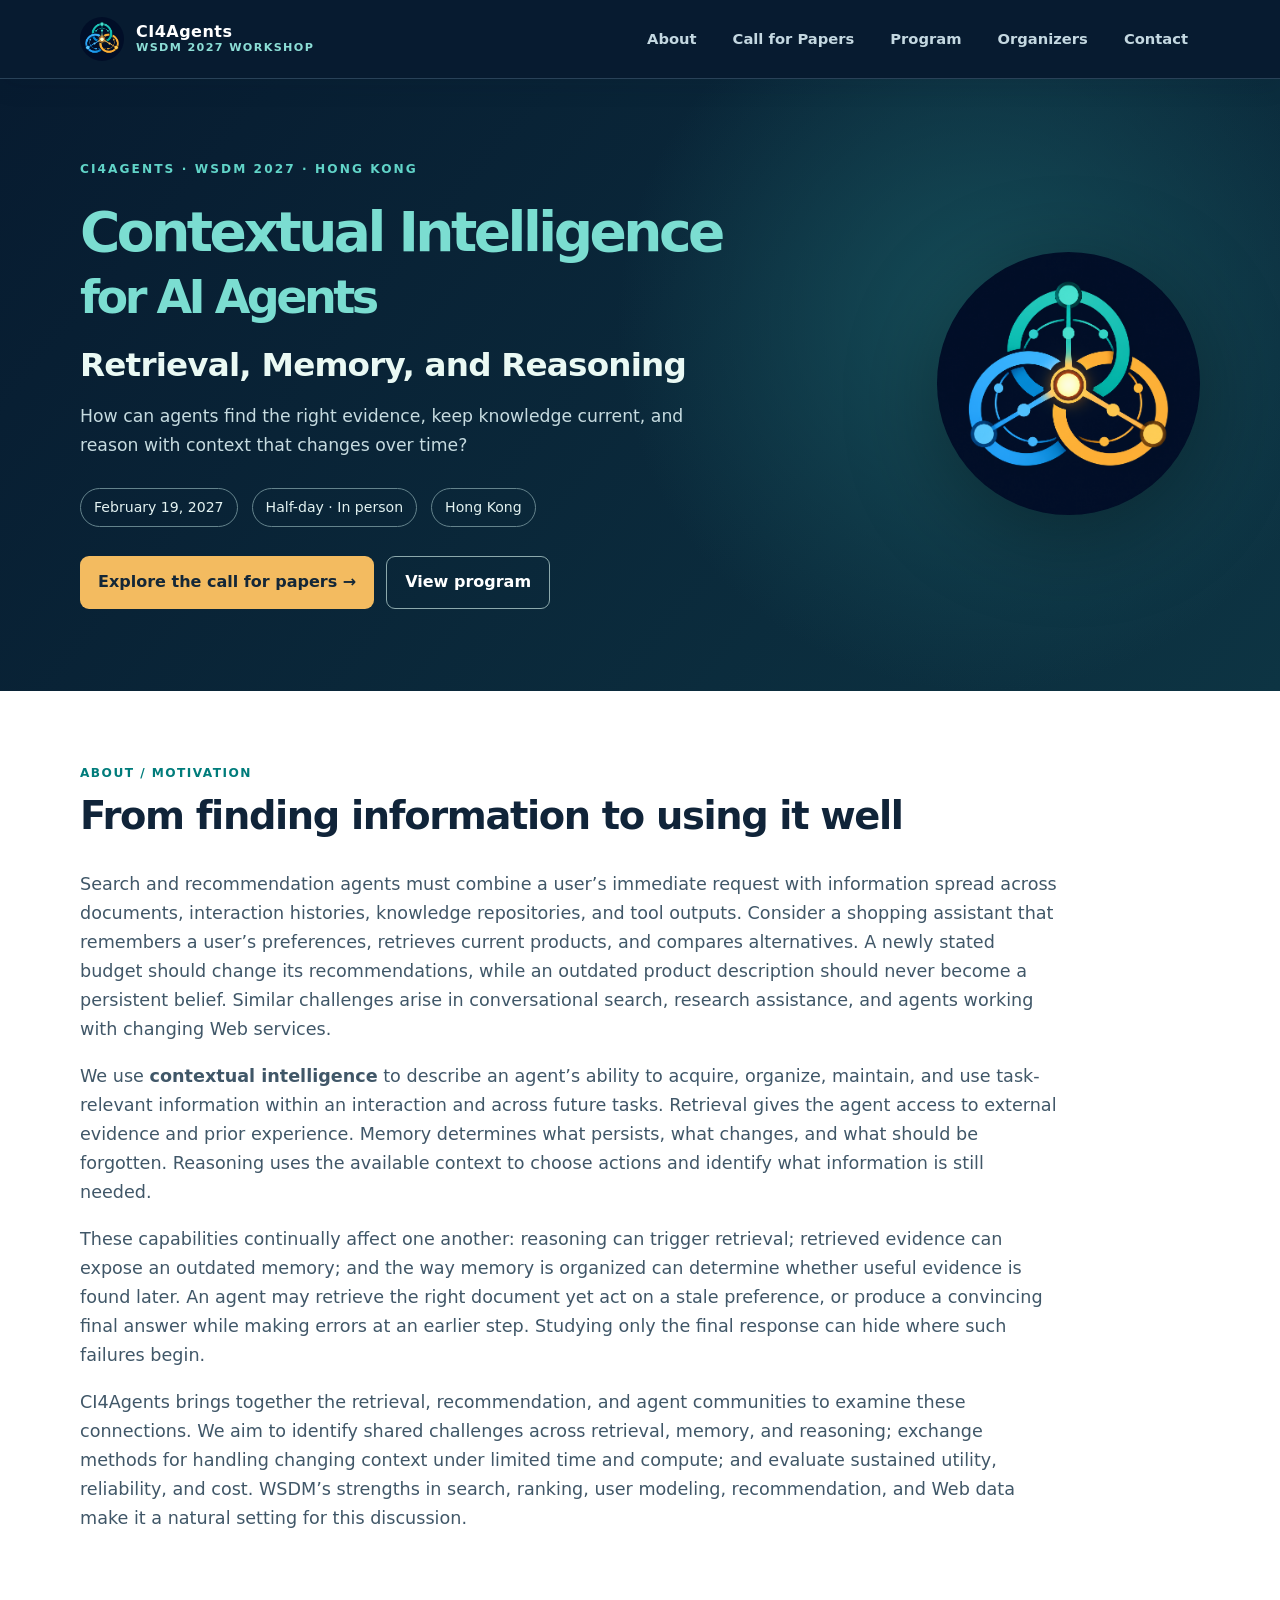
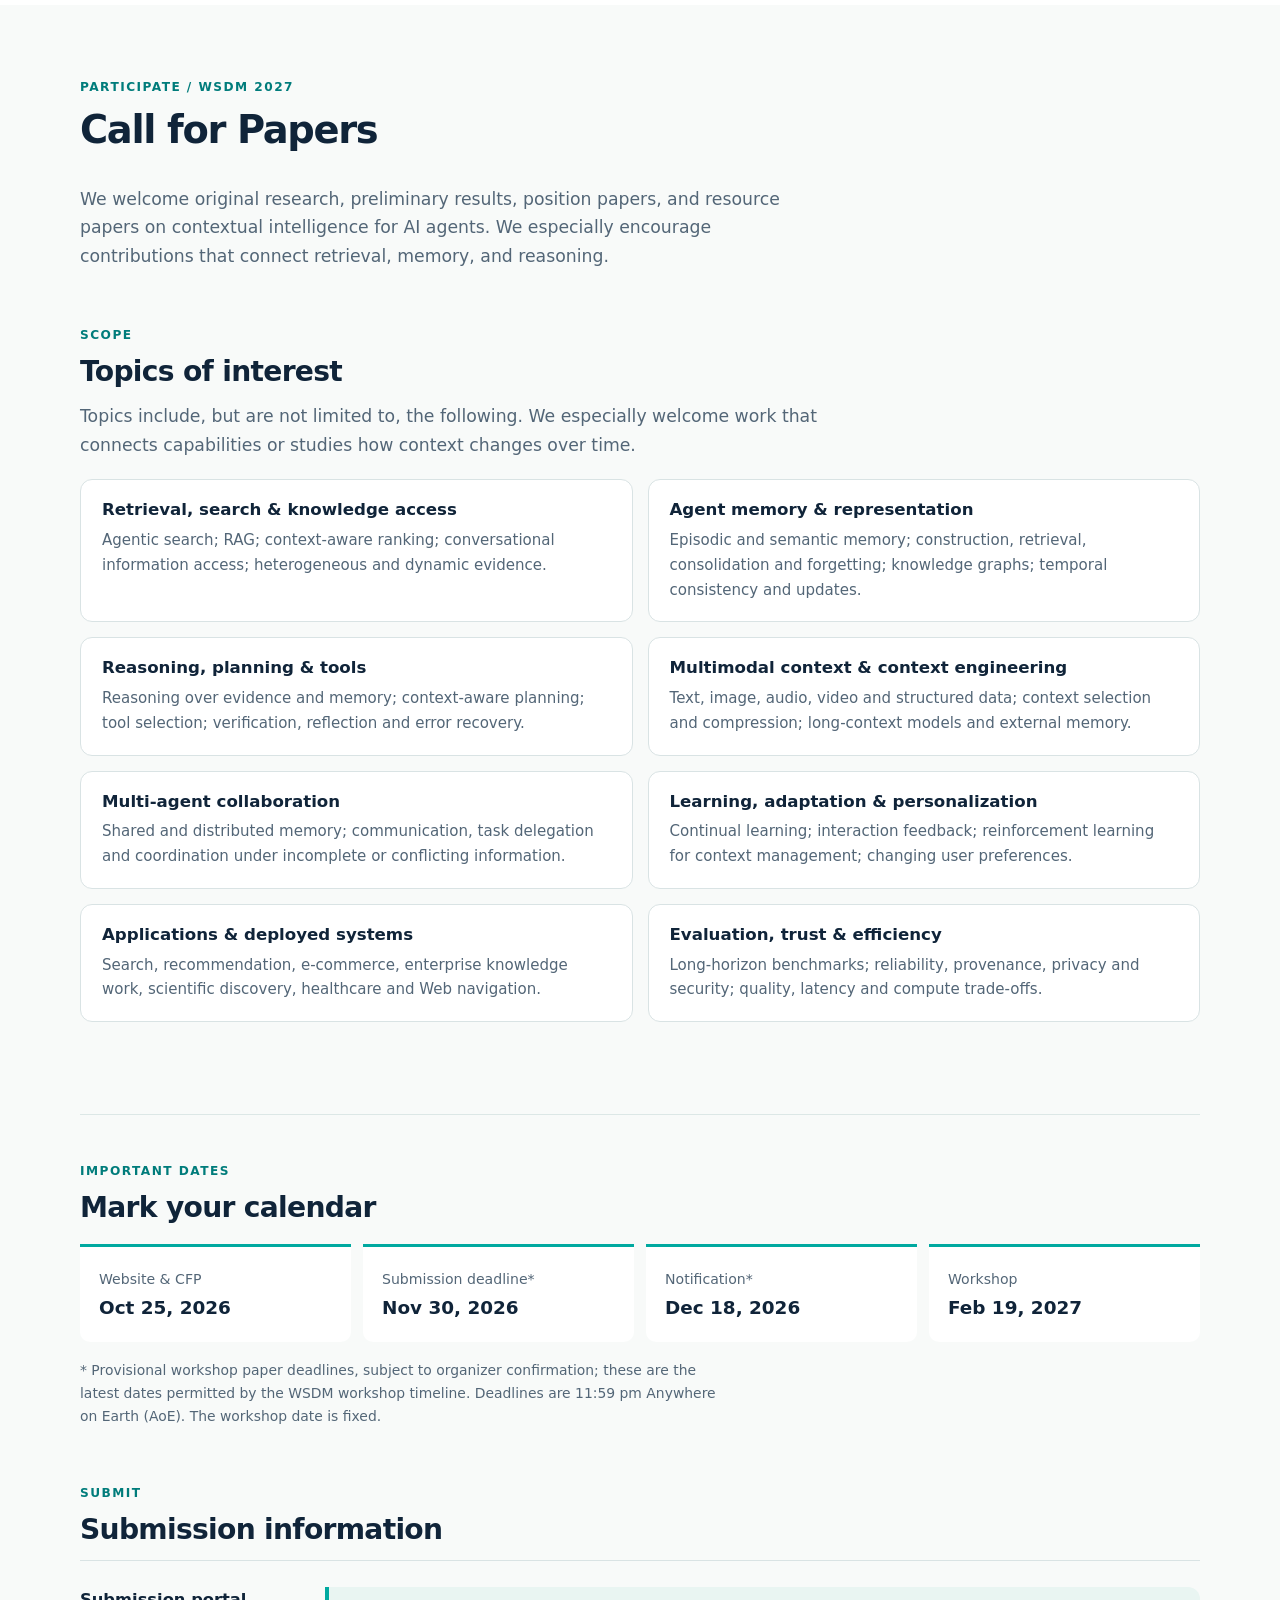
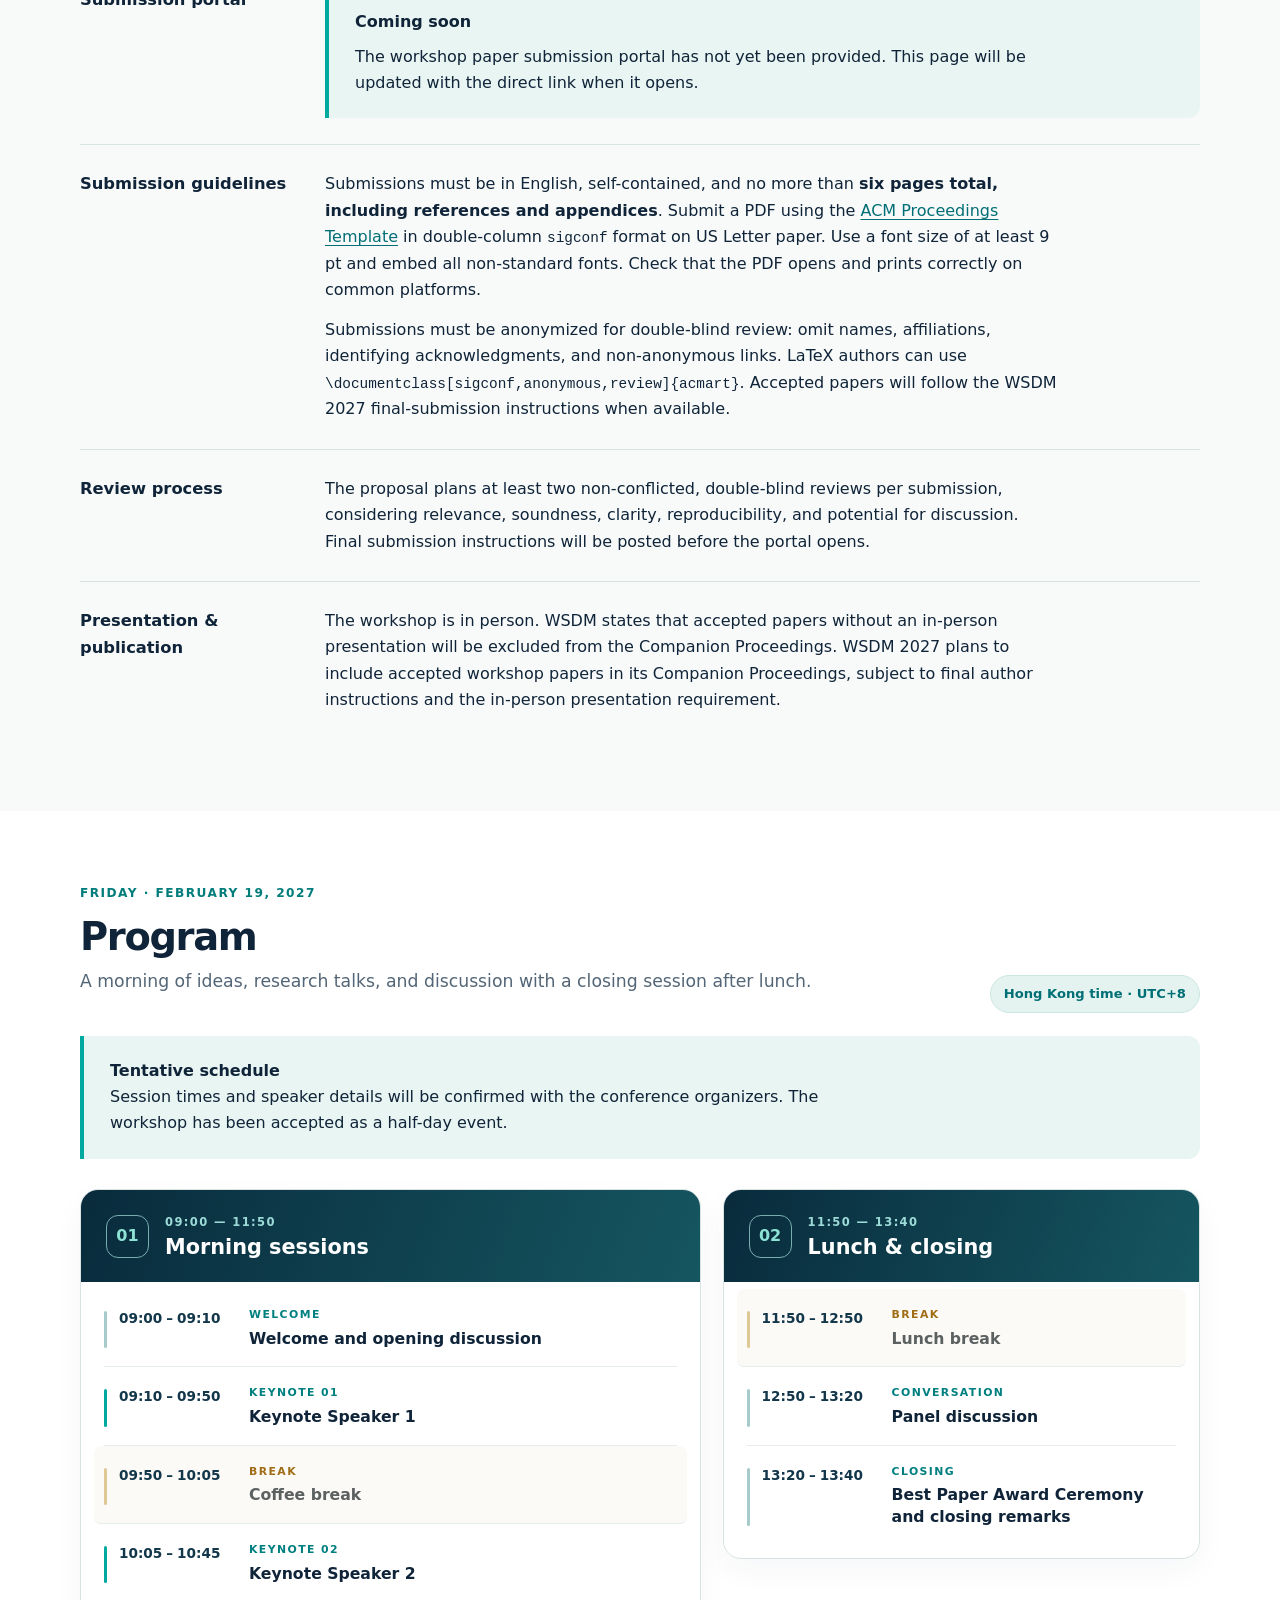
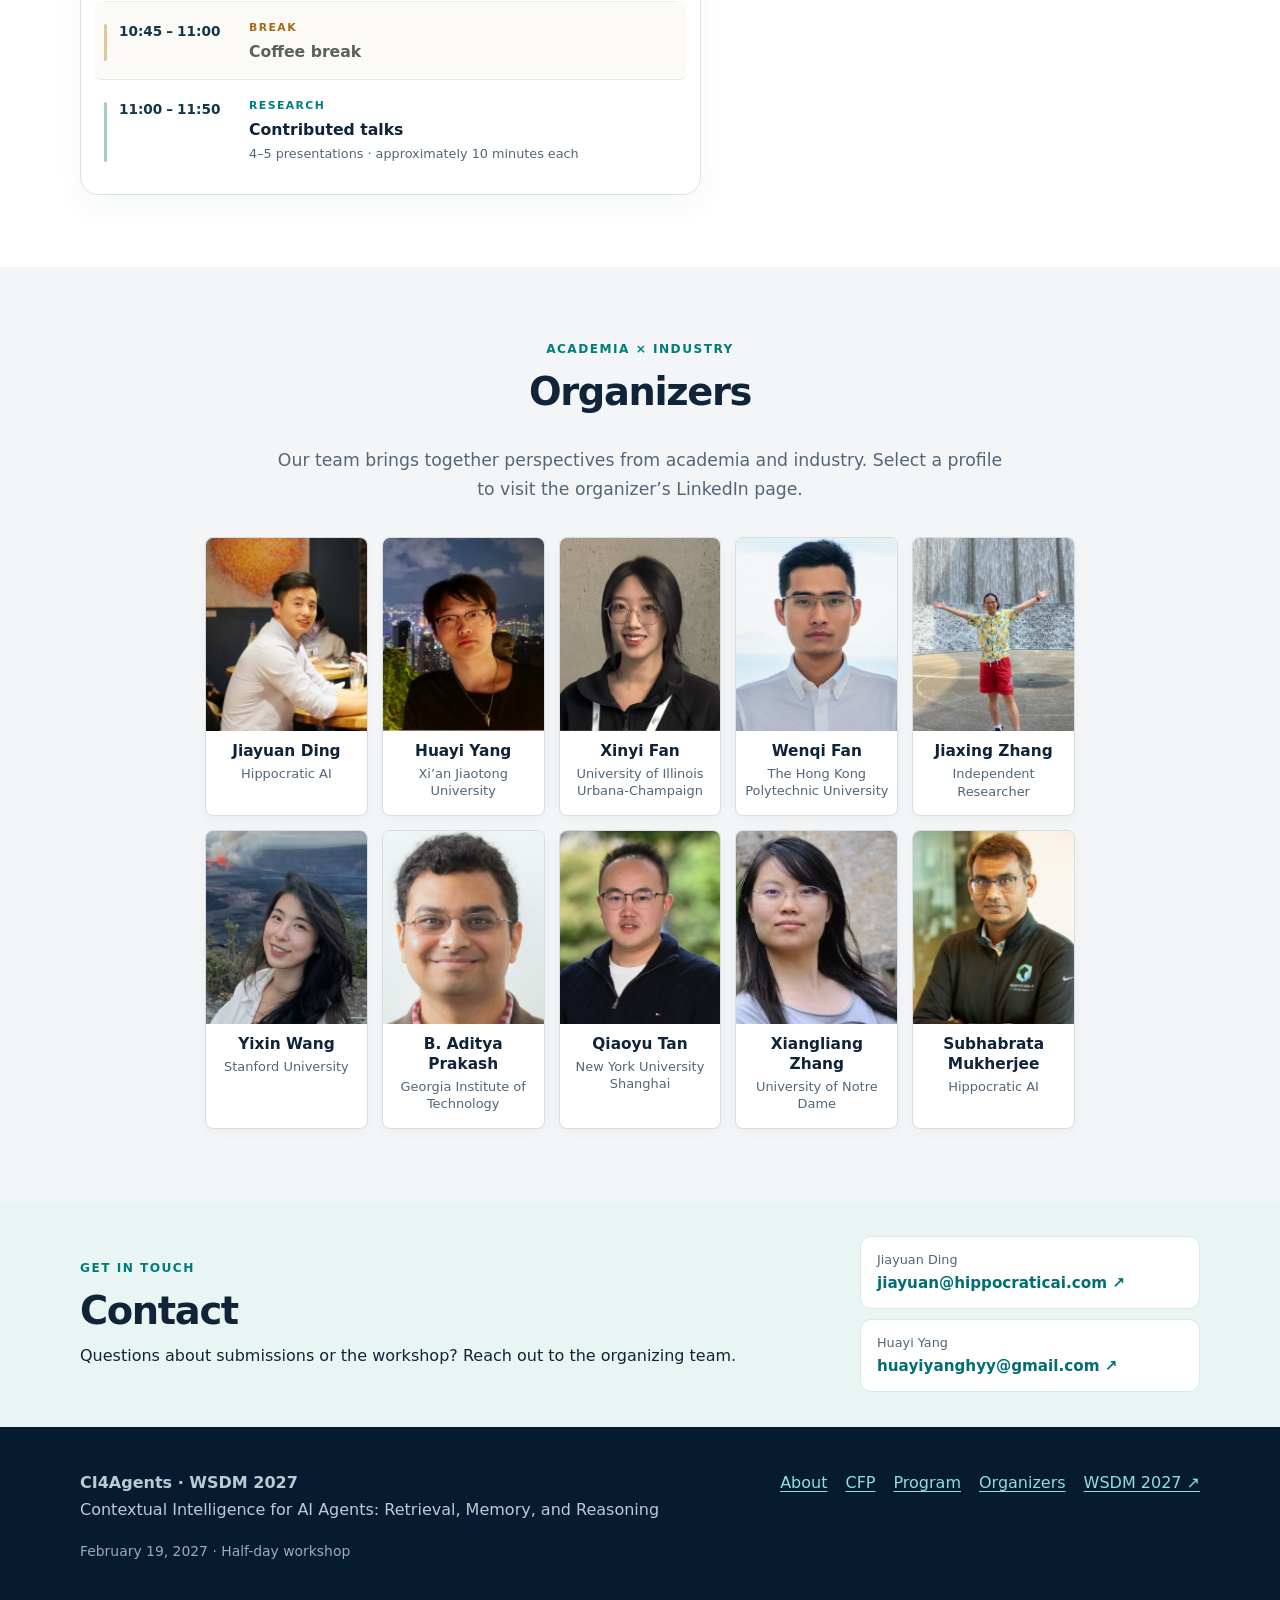
==== index.html @ ec7dbe3e "Add initial WSDM 2027 workshop website" ====
<!doctype html>
<html lang="en">
<head>
<meta charset="utf-8">
<meta name="viewport" content="width=device-width, initial-scale=1">
<meta name="description" content="CI4Agents: WSDM 2027 Workshop on Contextual Intelligence for AI Agents — Retrieval, Memory, and Reasoning. February 19, 2027 in Hong Kong.">
<title>CI4Agents · WSDM 2027 Workshop</title>
<link rel="icon" href="assets/contextual-agents-mark.png">
<link rel="stylesheet" href="styles.css">
</head>
<body>
<a class="skip" href="#main">Skip to content</a><header class="site-header"><nav class="nav container" aria-label="Main navigation"><a class="brand" href="#home"><img src="assets/contextual-agents-mark.png" alt=""><span>CI4Agents<small>WSDM 2027 Workshop</small></span></a><div class="nav-links">
<a href="#about">About</a><a href="#cfp">Call for Papers</a><a href="#program">Program</a><a href="#organizers">Organizers</a><a href="#contact">Contact</a>
</div></nav></header><main id="main"><section class="hero" id="home"><div class="container hero-inner">
<div>
<div class="eyebrow">CI4Agents · WSDM 2027 · Hong Kong</div>
<h1>
<span class="hero-title-main">Contextual Intelligence</span><span class="hero-title-second">for AI Agents</span>
</h1>
<p class="hero-subtitle">Retrieval, Memory, and Reasoning</p>
<p class="hero-lede">How can agents find the right evidence, keep knowledge current, and reason with context that changes over time?</p>
<div class="meta">
<span class="pill">February 19, 2027</span><span class="pill">Half-day · In person</span><span class="pill">Hong Kong</span>
</div>
<div class="actions">
<a class="button" href="#cfp">Explore the call for papers →</a><a class="button secondary" href="#program">View program</a>
</div>
</div>
<img class="hero-art" src="assets/contextual-agents-mark.png" alt="Three connected rings representing retrieval, memory, and reasoning">
</div></section><section class="section alt" id="about"><div class="container prose">
<div class="kicker">About / motivation</div>
<h2>From finding information to using it well</h2>
<p class="section-intro">Search and recommendation agents must combine a user’s immediate request with information spread across documents, interaction histories, knowledge repositories, and tool outputs. Consider a shopping assistant that remembers a user’s preferences, retrieves current products, and compares alternatives. A newly stated budget should change its recommendations, while an outdated product description should never become a persistent belief. Similar challenges arise in conversational search, research assistance, and agents working with changing Web services.</p>
<p class="section-intro">We use <strong>contextual intelligence</strong> to describe an agent’s ability to acquire, organize, maintain, and use task-relevant information within an interaction and across future tasks. Retrieval gives the agent access to external evidence and prior experience. Memory determines what persists, what changes, and what should be forgotten. Reasoning uses the available context to choose actions and identify what information is still needed.</p>
<p class="section-intro">These capabilities continually affect one another: reasoning can trigger retrieval; retrieved evidence can expose an outdated memory; and the way memory is organized can determine whether useful evidence is found later. An agent may retrieve the right document yet act on a stale preference, or produce a convincing final answer while making errors at an earlier step. Studying only the final response can hide where such failures begin.</p>
<p class="section-intro">CI4Agents brings together the retrieval, recommendation, and agent communities to examine these connections. We aim to identify shared challenges across retrieval, memory, and reasoning; exchange methods for handling changing context under limited time and compute; and evaluate sustained utility, reliability, and cost. WSDM’s strengths in search, ranking, user modeling, recommendation, and Web data make it a natural setting for this discussion.</p>
</div></section><section class="section" id="cfp"><div class="container">
<div class="kicker">Participate / WSDM 2027</div>
<h2>Call for Papers</h2>
<p class="section-intro">We welcome original research, preliminary results, position papers, and resource papers on contextual intelligence for AI agents. We especially encourage contributions that connect retrieval, memory, and reasoning.</p>
<div id="topics" class="subsection">
<div class="kicker">Scope</div>
<h3 class="subhead">Topics of interest</h3>
<p class="section-intro">Topics include, but are not limited to, the following. We especially welcome work that connects capabilities or studies how context changes over time.</p>
<div class="topic-list">
<article class="topic"><h4>Retrieval, search &amp; knowledge access</h4>
<p>Agentic search; RAG; context-aware ranking; conversational information access; heterogeneous and dynamic evidence.</p></article><article class="topic"><h4>Agent memory &amp; representation</h4>
<p>Episodic and semantic memory; construction, retrieval, consolidation and forgetting; knowledge graphs; temporal consistency and updates.</p></article><article class="topic"><h4>Reasoning, planning &amp; tools</h4>
<p>Reasoning over evidence and memory; context-aware planning; tool selection; verification, reflection and error recovery.</p></article><article class="topic"><h4>Multimodal context &amp; context engineering</h4>
<p>Text, image, audio, video and structured data; context selection and compression; long-context models and external memory.</p></article><article class="topic"><h4>Multi-agent collaboration</h4>
<p>Shared and distributed memory; communication, task delegation and coordination under incomplete or conflicting information.</p></article><article class="topic"><h4>Learning, adaptation &amp; personalization</h4>
<p>Continual learning; interaction feedback; reinforcement learning for context management; changing user preferences.</p></article><article class="topic"><h4>Applications &amp; deployed systems</h4>
<p>Search, recommendation, e-commerce, enterprise knowledge work, scientific discovery, healthcare and Web navigation.</p></article><article class="topic"><h4>Evaluation, trust &amp; efficiency</h4>
<p>Long-horizon benchmarks; reliability, provenance, privacy and security; quality, latency and compute trade-offs.</p></article>
</div>
</div>
<div id="dates" class="subsection">
<div class="kicker">Important dates</div>
<h3 class="subhead">Mark your calendar</h3>
<div class="date-list">
<div class="date">
<span>Website &amp; CFP</span><strong>Oct 25, 2026</strong>
</div>
<div class="date">
<span>Submission deadline*</span><strong>Nov 30, 2026</strong>
</div>
<div class="date">
<span>Notification*</span><strong>Dec 18, 2026</strong>
</div>
<div class="date">
<span>Workshop</span><strong>Feb 19, 2027</strong>
</div>
</div>
<p class="fine">* Provisional workshop paper deadlines, subject to organizer confirmation; these are the latest dates permitted by the WSDM workshop timeline. Deadlines are 11:59 pm Anywhere on Earth (AoE). The workshop date is fixed.</p>
</div>
<div id="submission" class="subsection">
<div class="kicker">Submit</div>
<h3 class="subhead">Submission information</h3>
<div class="details">
<h4>Submission portal</h4>
<div class="callout">
<strong>Coming soon</strong><p>The workshop paper submission portal has not yet been provided. This page will be updated with the direct link when it opens.</p>
</div>
</div>
<div class="details">
<h4>Submission guidelines</h4>
<div>
<p>Submissions must be in English, self-contained, and no more than <strong>six pages total, including references and appendices</strong>. Submit a PDF using the <a href="https://www.acm.org/publications/proceedings-template">ACM Proceedings Template</a> in double-column <code>sigconf</code> format on US Letter paper. Use a font size of at least 9 pt and embed all non-standard fonts. Check that the PDF opens and prints correctly on common platforms.</p>
<p>Submissions must be anonymized for double-blind review: omit names, affiliations, identifying acknowledgments, and non-anonymous links. LaTeX authors can use <code>\documentclass[sigconf,anonymous,review]{acmart}</code>. Accepted papers will follow the WSDM 2027 final-submission instructions when available.</p>
</div>
</div>
<div class="details">
<h4>Review process</h4>
<p>The proposal plans at least two non-conflicted, double-blind reviews per submission, considering relevance, soundness, clarity, reproducibility, and potential for discussion. Final submission instructions will be posted before the portal opens.</p>
</div>
<div class="details">
<h4>Presentation &amp; publication</h4>
<p>The workshop is in person. WSDM states that accepted papers without an in-person presentation will be excluded from the Companion Proceedings. WSDM 2027 plans to include accepted workshop papers in its Companion Proceedings, subject to final author instructions and the in-person presentation requirement.</p>
</div>
</div>
</div></section><section class="section alt" id="program"><div class="container">
<div class="kicker">Friday · February 19, 2027</div>
<div class="schedule-heading">
<div>
<h2>Program</h2>
<p class="section-intro">A morning of ideas, research talks, and discussion with a closing session after lunch.</p>
</div>
<span class="schedule-zone">Hong Kong time · UTC+8</span>
</div>
<div class="callout schedule-notice">
<strong>Tentative schedule</strong><p>Session times and speaker details will be confirmed with the conference organizers. The workshop has been accepted as a half-day event.</p>
</div>
<div class="agenda">
<section class="agenda-block" aria-label="Morning sessions"><header class="agenda-block-head"><span class="agenda-index">01</span><div>
<p>09:00 — 11:50</p>
<h3>Morning sessions</h3>
</div></header><ol class="agenda-list">
<li class="agenda-item ">
<div class="agenda-time">
<time datetime="09:00">09:00</time><span>–</span><time datetime="09:10">09:10</time>
</div>
<div class="agenda-content">
<span class="agenda-type">Welcome</span><h4>Welcome and opening discussion</h4>
</div>
</li>
<li class="agenda-item agenda-keynote">
<div class="agenda-time">
<time datetime="09:10">09:10</time><span>–</span><time datetime="09:50">09:50</time>
</div>
<div class="agenda-content">
<span class="agenda-type">Keynote 01</span><h4>Keynote Speaker 1</h4>
</div>
</li>
<li class="agenda-item agenda-break">
<div class="agenda-time">
<time datetime="09:50">09:50</time><span>–</span><time datetime="10:05">10:05</time>
</div>
<div class="agenda-content">
<span class="agenda-type">Break</span><h4>Coffee break</h4>
</div>
</li>
<li class="agenda-item agenda-keynote">
<div class="agenda-time">
<time datetime="10:05">10:05</time><span>–</span><time datetime="10:45">10:45</time>
</div>
<div class="agenda-content">
<span class="agenda-type">Keynote 02</span><h4>Keynote Speaker 2</h4>
</div>
</li>
<li class="agenda-item agenda-break">
<div class="agenda-time">
<time datetime="10:45">10:45</time><span>–</span><time datetime="11:00">11:00</time>
</div>
<div class="agenda-content">
<span class="agenda-type">Break</span><h4>Coffee break</h4>
</div>
</li>
<li class="agenda-item ">
<div class="agenda-time">
<time datetime="11:00">11:00</time><span>–</span><time datetime="11:50">11:50</time>
</div>
<div class="agenda-content">
<span class="agenda-type">Research</span><h4>Contributed talks</h4>
<p>4–5 presentations · approximately 10 minutes each</p>
</div>
</li>
</ol></section><section class="agenda-block" aria-label="Lunch &amp; closing"><header class="agenda-block-head"><span class="agenda-index">02</span><div>
<p>11:50 — 13:40</p>
<h3>Lunch &amp; closing</h3>
</div></header><ol class="agenda-list">
<li class="agenda-item agenda-break">
<div class="agenda-time">
<time datetime="11:50">11:50</time><span>–</span><time datetime="12:50">12:50</time>
</div>
<div class="agenda-content">
<span class="agenda-type">Break</span><h4>Lunch break</h4>
</div>
</li>
<li class="agenda-item ">
<div class="agenda-time">
<time datetime="12:50">12:50</time><span>–</span><time datetime="13:20">13:20</time>
</div>
<div class="agenda-content">
<span class="agenda-type">Conversation</span><h4>Panel discussion</h4>
</div>
</li>
<li class="agenda-item ">
<div class="agenda-time">
<time datetime="13:20">13:20</time><span>–</span><time datetime="13:40">13:40</time>
</div>
<div class="agenda-content">
<span class="agenda-type">Closing</span><h4>Best Paper Award Ceremony and closing remarks</h4>
</div>
</li>
</ol></section>
</div>
<!-- Keynote speaker profiles will be added when invitations and availability are confirmed. -->
</div></section><section class="section" id="organizers"><div class="container">
<div class="kicker">Academia × industry</div>
<h2>Organizers</h2>
<p class="section-intro">Our team brings together perspectives from academia and industry. Select a profile to visit the organizer’s LinkedIn page.</p>
<div class="people">
<a class="person" href="https://www.linkedin.com/in/jiayuand/" target="_blank" rel="noopener noreferrer"><span class="portrait"><img src="assets/organizers/jiayuan-ding.jpg" alt="Portrait of Jiayuan Ding" loading="lazy"><span class="portrait-arrow" aria-hidden="true">→</span></span><strong>Jiayuan Ding</strong><span>Hippocratic AI</span></a><a class="person" href="https://www.linkedin.com/in/huayi-yang-17ab91421/" target="_blank" rel="noopener noreferrer"><span class="portrait"><img src="assets/organizers/huayi-yang.jpg" alt="Portrait of Huayi Yang" loading="lazy"><span class="portrait-arrow" aria-hidden="true">→</span></span><strong>Huayi Yang</strong><span>Xi’an Jiaotong University</span></a><a class="person" href="https://www.linkedin.com/in/xinyicynthiafan/" target="_blank" rel="noopener noreferrer"><span class="portrait"><img src="assets/organizers/xinyi-fan.jpg" alt="Portrait of Xinyi Fan" loading="lazy"><span class="portrait-arrow" aria-hidden="true">→</span></span><strong>Xinyi Fan</strong><span>University of Illinois Urbana-Champaign</span></a><a class="person" href="https://www.linkedin.com/in/wenqi-fan-a425a7196/" target="_blank" rel="noopener noreferrer"><span class="portrait"><img src="assets/organizers/wenqi-fan.jpg" alt="Portrait of Wenqi Fan" loading="lazy"><span class="portrait-arrow" aria-hidden="true">→</span></span><strong>Wenqi Fan</strong><span>The Hong Kong Polytechnic University</span></a><a class="person" href="https://www.linkedin.com/in/jiaxing-zhang-45593b156/" target="_blank" rel="noopener noreferrer"><span class="portrait"><img src="assets/organizers/jiaxing-zhang.jpg" alt="Portrait of Jiaxing Zhang" loading="lazy"><span class="portrait-arrow" aria-hidden="true">→</span></span><strong>Jiaxing Zhang</strong><span>Independent Researcher</span></a><a class="person" href="https://www.linkedin.com/in/yixin-wang-a1ab60248/" target="_blank" rel="noopener noreferrer"><span class="portrait"><img src="assets/organizers/yixin-wang.jpg" alt="Portrait of Yixin Wang" loading="lazy"><span class="portrait-arrow" aria-hidden="true">→</span></span><strong>Yixin Wang</strong><span>Stanford University</span></a><a class="person" href="https://www.linkedin.com/in/badityap/" target="_blank" rel="noopener noreferrer"><span class="portrait"><img src="assets/organizers/b.-aditya-prakash.jpg" alt="Portrait of B. Aditya Prakash" loading="lazy"><span class="portrait-arrow" aria-hidden="true">→</span></span><strong>B. Aditya Prakash</strong><span>Georgia Institute of Technology</span></a><a class="person" href="https://www.linkedin.com/in/qiaoyu-tan-7778a9149/" target="_blank" rel="noopener noreferrer"><span class="portrait"><img src="assets/organizers/qiaoyu-tan.jpg" alt="Portrait of Qiaoyu Tan" loading="lazy"><span class="portrait-arrow" aria-hidden="true">→</span></span><strong>Qiaoyu Tan</strong><span>New York University Shanghai</span></a><a class="person" href="https://www.linkedin.com/in/xiangliangzhang/" target="_blank" rel="noopener noreferrer"><span class="portrait"><img src="assets/organizers/xiangliang-zhang.jpg" alt="Portrait of Xiangliang Zhang" loading="lazy"><span class="portrait-arrow" aria-hidden="true">→</span></span><strong>Xiangliang Zhang</strong><span>University of Notre Dame</span></a><a class="person" href="https://www.linkedin.com/in/subho87/" target="_blank" rel="noopener noreferrer"><span class="portrait"><img src="assets/organizers/subhabrata-mukherjee.jpg" alt="Portrait of Subhabrata Mukherjee" loading="lazy"><span class="portrait-arrow" aria-hidden="true">→</span></span><strong>Subhabrata Mukherjee</strong><span>Hippocratic AI</span></a>
</div>
</div></section><section class="banner" id="contact"><div class="container contact-inner">
<div>
<div class="kicker">Get in touch</div>
<h2>Contact</h2>
<p>Questions about submissions or the workshop? Reach out to the organizing team.</p>
</div>
<div class="contact-list">
<a href="mailto:jiayuan@hippocraticai.com"><span>Jiayuan Ding</span><strong>jiayuan@hippocraticai.com ↗</strong></a><a href="mailto:huayiyanghyy@gmail.com"><span>Huayi Yang</span><strong>huayiyanghyy@gmail.com ↗</strong></a>
</div>
</div></section></main><footer class="site-footer"><div class="container footer-inner">
<div>
<strong>CI4Agents · WSDM 2027</strong><p>Contextual Intelligence for AI Agents: Retrieval, Memory, and Reasoning</p>
<p class="fine">February 19, 2027 · Half-day workshop</p>
</div>
<div class="footer-links">
<a href="#about">About</a><a href="#cfp">CFP</a><a href="#program">Program</a><a href="#organizers">Organizers</a><a href="https://www.wsdm-conference.org/2027/">WSDM 2027 ↗</a>
</div>
</div></footer>
</body>
</html>
---- styles.css ----
:root{--ink:#102439;--muted:#536677;--navy:#071b30;--teal:#00a9a0;--sky:#46b6d2;--gold:#f3bb60;--paper:#f8faf9;--line:#d9e3e4;--white:#fff}*{box-sizing:border-box}html{scroll-behavior:smooth}body{margin:0;color:var(--ink);background:var(--paper);font:16px/1.65 system-ui,-apple-system,BlinkMacSystemFont,"Segoe UI",sans-serif}a{color:#006f75;text-underline-offset:3px}a:hover{color:#084d59}h1,h2,h3,p{margin-top:0}h1,h2,h3{line-height:1.18}h1{font-size:clamp(2.65rem,5vw,5.3rem);letter-spacing:-.055em}h2{font-size:clamp(1.8rem,3vw,2.7rem);letter-spacing:-.035em}h3{font-size:1.2rem}p{max-width:72ch}.container{width:min(1120px,calc(100% - 44px));margin:auto}.skip{position:absolute;left:-9999px;top:0;background:#fff;padding:12px;z-index:10}.skip:focus{left:12px}.site-header{background:var(--navy);color:#fff;border-bottom:1px solid #294258}.nav{display:flex;align-items:center;justify-content:space-between;gap:22px;min-height:78px}.brand{display:flex;align-items:center;gap:12px;color:#fff;text-decoration:none;font-weight:800;letter-spacing:.03em;line-height:1.15}.brand img{width:44px;height:44px;border-radius:50%;object-fit:cover}.brand small{display:block;font-size:.7rem;font-weight:600;letter-spacing:.12em;text-transform:uppercase;color:#8cded6}.nav-links{display:flex;flex-wrap:wrap;gap:6px 12px}.nav-links a{padding:9px 12px;border-radius:8px;text-decoration:none;color:#c4d8e1;font-weight:650;font-size:.92rem}.nav-links a:hover,.nav-links a[aria-current=page]{background:#173d50;color:#fff}.hero{background:radial-gradient(circle at 77% 40%,#164e59 0,transparent 35%),linear-gradient(130deg,#071b30,#0d3443);color:#fff;overflow:hidden}.hero-inner{display:grid;grid-template-columns:minmax(0,1.5fr) minmax(220px,.75fr);gap:44px;align-items:center;padding:84px 0 90px}.eyebrow{color:#61d4c8;text-transform:uppercase;letter-spacing:.17em;font-size:.76rem;font-weight:800;margin-bottom:21px}.hero h1{max-width:850px;margin-bottom:20px}.hero h1 span{color:#7bddd1}.hero p{color:#d0e2e7;font-size:1.12rem}.hero-art{width:min(100%,320px);justify-self:center;filter:drop-shadow(0 18px 45px #0005);border-radius:50%}.meta{display:flex;gap:14px;flex-wrap:wrap;margin:29px 0}.pill{border:1px solid #64838c;color:#e3f2f1;border-radius:100px;padding:7px 13px;font-size:.88rem}.actions{display:flex;gap:12px;flex-wrap:wrap;margin-top:27px}.button{display:inline-flex;align-items:center;justify-content:center;border-radius:9px;padding:12px 18px;background:var(--gold);color:#142737;text-decoration:none;font-weight:800}.button:hover{background:#ffcd7c;color:#142737}.button.secondary{background:transparent;color:white;border:1px solid #8ca9ac}.button.secondary:hover{background:#1f4854}.section{padding:72px 0}.section.compact{padding:48px 0}.section.alt{background:#fff}.section-intro{max-width:740px;color:var(--muted);font-size:1.08rem}.kicker{color:#007c7b;font-weight:800;letter-spacing:.12em;text-transform:uppercase;font-size:.76rem;margin-bottom:10px}.grid{display:grid;grid-template-columns:repeat(3,1fr);gap:18px}.grid.two{grid-template-columns:repeat(2,1fr)}.card{background:#fff;border:1px solid var(--line);border-radius:14px;padding:25px}.alt .card{background:#f8fbfa}.card p{color:var(--muted);margin-bottom:0}.card .number{color:#068f91;font-size:.77rem;font-weight:800;letter-spacing:.12em}.callout{background:#e9f5f2;border-left:4px solid var(--teal);padding:22px 26px;border-radius:0 12px 12px 0}.callout p:last-child{margin-bottom:0}.page-head{background:linear-gradient(120deg,#092037,#12434c);color:white;padding:66px 0}.page-head h1{font-size:clamp(2.6rem,5vw,4.3rem);margin-bottom:12px}.page-head p{color:#d5e8e9;font-size:1.08rem}.page-head .eyebrow{margin-bottom:13px}.date-list{display:grid;grid-template-columns:repeat(4,1fr);gap:12px}.date{border-top:3px solid var(--teal);background:#fff;border-radius:0 0 10px 10px;padding:19px}.date strong{display:block;font-size:1.15rem}.date span{color:var(--muted);font-size:.88rem}.topic-list{display:grid;grid-template-columns:repeat(2,1fr);gap:15px}.topic{padding:19px 21px;border:1px solid var(--line);border-radius:12px;background:#fff}.topic p{margin-bottom:0;color:var(--muted)}.details{display:grid;grid-template-columns:230px 1fr;gap:25px;border-top:1px solid var(--line);padding:26px 0}.details h3{margin:0}.details p,.details ul{margin:0}.details li+li{margin-top:7px}.timeline{border-left:2px solid #98c8c6;margin-left:12px}.timeline-item{position:relative;padding:0 0 30px 31px}.timeline-item:before{content:"";position:absolute;left:-8px;top:4px;width:13px;height:13px;background:var(--teal);border-radius:50%;box-shadow:0 0 0 5px #e7f4f1}.timeline-item p{color:var(--muted);margin-bottom:0}.person{background:#fff;border:1px solid var(--line);padding:22px;border-radius:12px}.person h3{margin-bottom:5px}.person p{color:var(--muted);margin-bottom:0}.people{display:grid;grid-template-columns:repeat(2,1fr);gap:14px}.banner{background:#e9f5f2;padding:35px 0}.site-footer{background:var(--navy);color:#b9ccd5;padding:43px 0}.site-footer a{color:#8ee0d8}.footer-inner{display:flex;justify-content:space-between;gap:30px;flex-wrap:wrap}.footer-inner p{margin-bottom:0}.footer-links{display:flex;gap:18px;flex-wrap:wrap}.fine{font-size:.87rem;color:var(--muted)}.site-footer .fine{color:#94aeba}@media(max-width:760px){.nav{align-items:flex-start;flex-direction:column;padding:16px 0}.nav-links{gap:1px}.nav-links a{padding:6px 9px}.hero-inner{display:flex;flex-direction:column;align-items:flex-start;padding:55px 0}.hero-art{width:185px;align-self:center}.grid,.grid.two,.topic-list,.people,.date-list{grid-template-columns:1fr}.details{grid-template-columns:1fr;gap:8px}.section{padding:50px 0}}


.schedule-heading{display:flex;justify-content:space-between;align-items:end;gap:24px}.schedule-heading h2{margin-bottom:8px}.schedule-zone{display:inline-flex;flex:none;color:#006f75;background:#e5f3f0;border:1px solid #cce7e1;border-radius:100px;padding:7px 13px;font-size:.82rem;font-weight:750;white-space:nowrap}.schedule-notice{margin:23px 0 33px}.agenda{display:grid;grid-template-columns:1fr 1fr;align-items:start;gap:22px}.agenda-block{background:#fff;border:1px solid var(--line);border-radius:18px;overflow:hidden;box-shadow:0 12px 30px #0c34500a}.agenda-block-head{display:flex;align-items:center;gap:16px;padding:23px 25px;color:#fff;background:linear-gradient(110deg,#092b3c,#155660)}.agenda-index{display:grid;place-items:center;width:43px;height:43px;border:1px solid #79aeb0;border-radius:12px;font-weight:800;color:#8ce3d5}.agenda-block-head p{margin:0;color:#9cdbd8;font-size:.72rem;font-weight:800;letter-spacing:.12em}.agenda-block-head h3{margin:3px 0 0;font-size:1.3rem}.agenda-block-count{margin-left:auto;color:#b1d9d8;font-size:.78rem;white-space:nowrap}.agenda-list{list-style:none;margin:0;padding:7px 23px 14px}.agenda-item{display:grid;grid-template-columns:110px minmax(0,1fr);gap:15px;position:relative;padding:17px 0 17px 15px;border-bottom:1px solid #e5eceb}.agenda-item:last-child{border-bottom:0}.agenda-item:before{content:"";position:absolute;top:22px;bottom:18px;left:0;width:3px;border-radius:3px;background:#a7caca}.agenda-keynote:before{background:var(--teal)}.agenda-break:before{background:#dec894}.agenda-time{font-size:.85rem;font-variant-numeric:tabular-nums;font-weight:800;color:#12364a;white-space:nowrap;padding-top:1px}.agenda-dash{padding:0 3px;color:#879da6}.agenda-type{display:block;margin-bottom:4px;font-size:.68rem;text-transform:uppercase;letter-spacing:.13em;font-weight:850;color:#007f80}.agenda-break .agenda-type{color:#a06d16}.agenda-item h4{font-size:.98rem;line-height:1.35;margin:0;font-weight:720;overflow-wrap:anywhere}.agenda-sub{color:var(--muted);margin:4px 0 0;font-size:.82rem;line-height:1.4}.agenda-break{background:#fbfaf6;margin:0 -10px;padding-left:25px;padding-right:10px;border-radius:7px}.agenda-break:before{left:10px}.agenda-break h4{color:#5b6060;font-weight:600}@media(max-width:930px){.agenda{grid-template-columns:1fr}.agenda-block-count{display:block}}@media(max-width:580px){.schedule-heading{display:block}.schedule-zone{margin-top:5px}.agenda-list{padding-left:16px;padding-right:16px}.agenda-item{grid-template-columns:1fr;gap:5px}.agenda-time{font-size:.78rem}.agenda-block-head{padding:18px}.agenda-block-count{display:none}}
.person-link{color:var(--ink);text-decoration:none;border-bottom:1px solid var(--teal)}.person-link:hover{color:#007c7b}code{font-size:.9em;overflow-wrap:anywhere}

/* CI4Agents single-page layout */
html{scroll-padding-top:100px}
section[id],.subsection[id]{scroll-margin-top:100px}
.site-header{position:sticky;top:0;z-index:50;box-shadow:0 6px 24px #0618281a}
.nav-links a:hover,.nav-links a:focus-visible{background:#173d50;color:#fff}
.hero-inner{grid-template-columns:minmax(0,1.95fr) minmax(180px,.62fr);gap:30px;padding:80px 0 82px}
.hero h1{max-width:none;margin-bottom:11px}
.hero-title-main,.hero-title-second{display:block}
.hero-title-main{font-size:clamp(2.2rem,4.3vw,4.2rem);white-space:nowrap;color:#fff}
.hero-title-second{font-size:clamp(1.95rem,3.6vw,3.45rem);color:#7bddd1;margin-top:5px}
.hero .hero-subtitle{font-size:clamp(1.38rem,2.55vw,2.35rem);line-height:1.22;letter-spacing:-.025em;font-weight:750;color:#eaf9f4;margin:22px 0 16px}
.hero .hero-lede{font-size:1.08rem;max-width:60ch;color:#c6dbe0}
.hero-art{width:min(100%,290px)}
.prose{max-width:920px}.prose p{max-width:82ch;color:#405768;font-size:1.1rem}.prose p:last-child{margin-bottom:0}
#about .prose{max-width:none}
#about .prose p{max-width:980px}
#about .prose p+p{margin-top:18px}
.subsection{margin-top:55px}.subsection:first-of-type{margin-top:48px}.subhead{font-size:clamp(1.35rem,2.2vw,1.85rem);margin-bottom:14px;letter-spacing:-.025em}
.topic-list{margin-top:20px}.topic h4{font-size:1.04rem;line-height:1.3;margin:0 0 7px}.topic p{font-size:.94rem}
.date-list{margin-top:20px}.date strong{font-variant-numeric:tabular-nums}.fine{margin-top:17px}
.details{grid-template-columns:220px 1fr}.details h4{font-size:1.02rem;margin:0}.details p+p{margin-top:13px}.details .callout p{margin-top:8px}
.schedule-notice{margin:23px 0 30px}.agenda{grid-template-columns:minmax(0,1.3fr) minmax(0,1fr)}
.agenda-item{grid-template-columns:115px minmax(0,1fr)}.agenda-time{display:flex;gap:4px}.agenda-content p{margin:5px 0 0;color:var(--muted);font-size:.8rem;line-height:1.4}
.people{grid-template-columns:repeat(5,minmax(0,1fr));gap:14px;margin-top:28px}
.person{display:flex;align-items:center;flex-direction:column;text-align:center;gap:4px;min-width:0;padding:22px 12px 19px;text-decoration:none;color:var(--ink);background:#fff;transition:transform .18s ease,box-shadow .18s ease,border-color .18s ease}
.person:hover,.person:focus-visible{transform:translateY(-3px);border-color:#8fc9c4;box-shadow:0 14px 30px #0c345012;color:var(--ink)}
.portrait{position:relative;display:grid;place-items:center;width:116px;height:116px;max-width:100%;overflow:hidden;border-radius:50%;background:linear-gradient(140deg,#173e55,#167e82);color:#c2f4e8;margin-bottom:11px;border:4px solid #e5f2ef}
.portrait img{position:absolute;inset:0;width:100%;height:100%;object-fit:cover;z-index:1}
.portrait-initials{font-size:2.1rem;font-weight:750;letter-spacing:-.045em}
.person strong{font-size:.99rem;line-height:1.3}.person>span:not(.portrait){font-size:.82rem;color:var(--muted);line-height:1.35;min-height:2.7em}.person small{color:#007f80;font-weight:750;margin-top:auto;padding-top:8px}
.contact-inner{display:flex;align-items:center;justify-content:space-between;gap:40px}.contact-inner h2{margin-bottom:10px}.contact-inner p{margin-bottom:0}.contact-list{display:grid;gap:10px;min-width:min(100%,340px)}
.contact-list a{display:flex;flex-direction:column;gap:1px;background:#fff;border:1px solid #d5ebe7;border-radius:11px;padding:12px 16px;text-decoration:none;overflow-wrap:anywhere}.contact-list a span{font-size:.8rem;color:var(--muted)}.contact-list a strong{font-size:.95rem}
@media(max-width:1000px){.people{grid-template-columns:repeat(3,minmax(0,1fr))}.hero-title-main{font-size:clamp(2rem,4.1vw,3.5rem)}}
@media(max-width:760px){html{scroll-padding-top:145px}section[id],.subsection[id]{scroll-margin-top:145px}.site-header{position:static}.hero-inner{padding:58px 0 60px}.hero-title-main{font-size:clamp(1.83rem,6.3vw,3.2rem)}.hero-title-second{font-size:clamp(1.72rem,6vw,3rem)}.hero .hero-subtitle{font-size:clamp(1.3rem,4.7vw,1.95rem)}.people{grid-template-columns:repeat(2,minmax(0,1fr))}.date-list{grid-template-columns:repeat(2,minmax(0,1fr))}.agenda{grid-template-columns:1fr}.contact-inner{align-items:stretch;flex-direction:column;gap:22px}.details{grid-template-columns:1fr;gap:8px}}
@media(max-width:460px){.container{width:min(100% - 30px,1120px)}.hero-title-main{font-size:clamp(1.43rem,6.1vw,1.85rem);letter-spacing:-.06em}.hero-title-second{font-size:clamp(1.65rem,7vw,2.1rem)}.people{gap:10px}.person{padding:15px 7px}.portrait{width:93px;height:93px}.date-list{grid-template-columns:1fr}.agenda-item{grid-template-columns:1fr;gap:4px}.agenda-time{font-size:.78rem}.agenda-block-head{padding:18px}}

/* Organizer portraits: photographic cards matching the supplied reference. */
#organizers{background:#f3f5f6}
#organizers .kicker,#organizers h2{text-align:center}
#organizers .section-intro{text-align:center;margin:0 auto}
#dates{margin-top:92px;padding-top:46px;border-top:1px solid #dce7e6}
#organizers .people{grid-template-columns:repeat(5,minmax(0,1fr));gap:14px;max-width:870px;margin:34px auto 0}
#organizers .person{display:block;padding:0 0 15px;overflow:hidden;border:1px solid #d7dde2;border-radius:8px;background:#fff;text-align:center;box-shadow:0 4px 12px #0c345008}
#organizers .portrait{display:block;position:relative;width:100%;height:auto;aspect-ratio:5 / 6;max-width:none;margin:0 0 11px;border:0;border-radius:0;background:#d9e9e8}
#organizers .portrait img{position:absolute;inset:0;width:100%;height:100%;object-fit:cover;object-position:center 37%;z-index:1}
#organizers .portrait-arrow{position:absolute;left:50%;top:50%;transform:translate(-50%,-42%);display:grid;place-items:center;width:48px;height:48px;border-radius:50%;background:#183b4bea;color:#fff;font-size:1.65rem;line-height:1;z-index:2;opacity:0;transition:opacity .18s ease,transform .18s ease}
#organizers .person:hover .portrait-arrow,#organizers .person:focus-visible .portrait-arrow{opacity:1;transform:translate(-50%,-50%)}
#organizers .person:hover .portrait img,#organizers .person:focus-visible .portrait img{filter:brightness(.74)}
#organizers .person strong{display:block;margin:0 9px 3px;font-size:.96rem;line-height:1.3}
#organizers .person>span:not(.portrait){display:block;margin:0 8px;min-height:2.6em;font-size:.81rem;line-height:1.35;color:var(--muted)}
@media(max-width:700px){#organizers .people{grid-template-columns:repeat(3,minmax(0,1fr));max-width:530px}#dates{margin-top:75px;padding-top:37px}}
@media(max-width:450px){#organizers .people{grid-template-columns:repeat(2,minmax(0,1fr));max-width:350px;gap:10px}#organizers .person strong{font-size:.88rem}#organizers .person>span:not(.portrait){font-size:.75rem}}
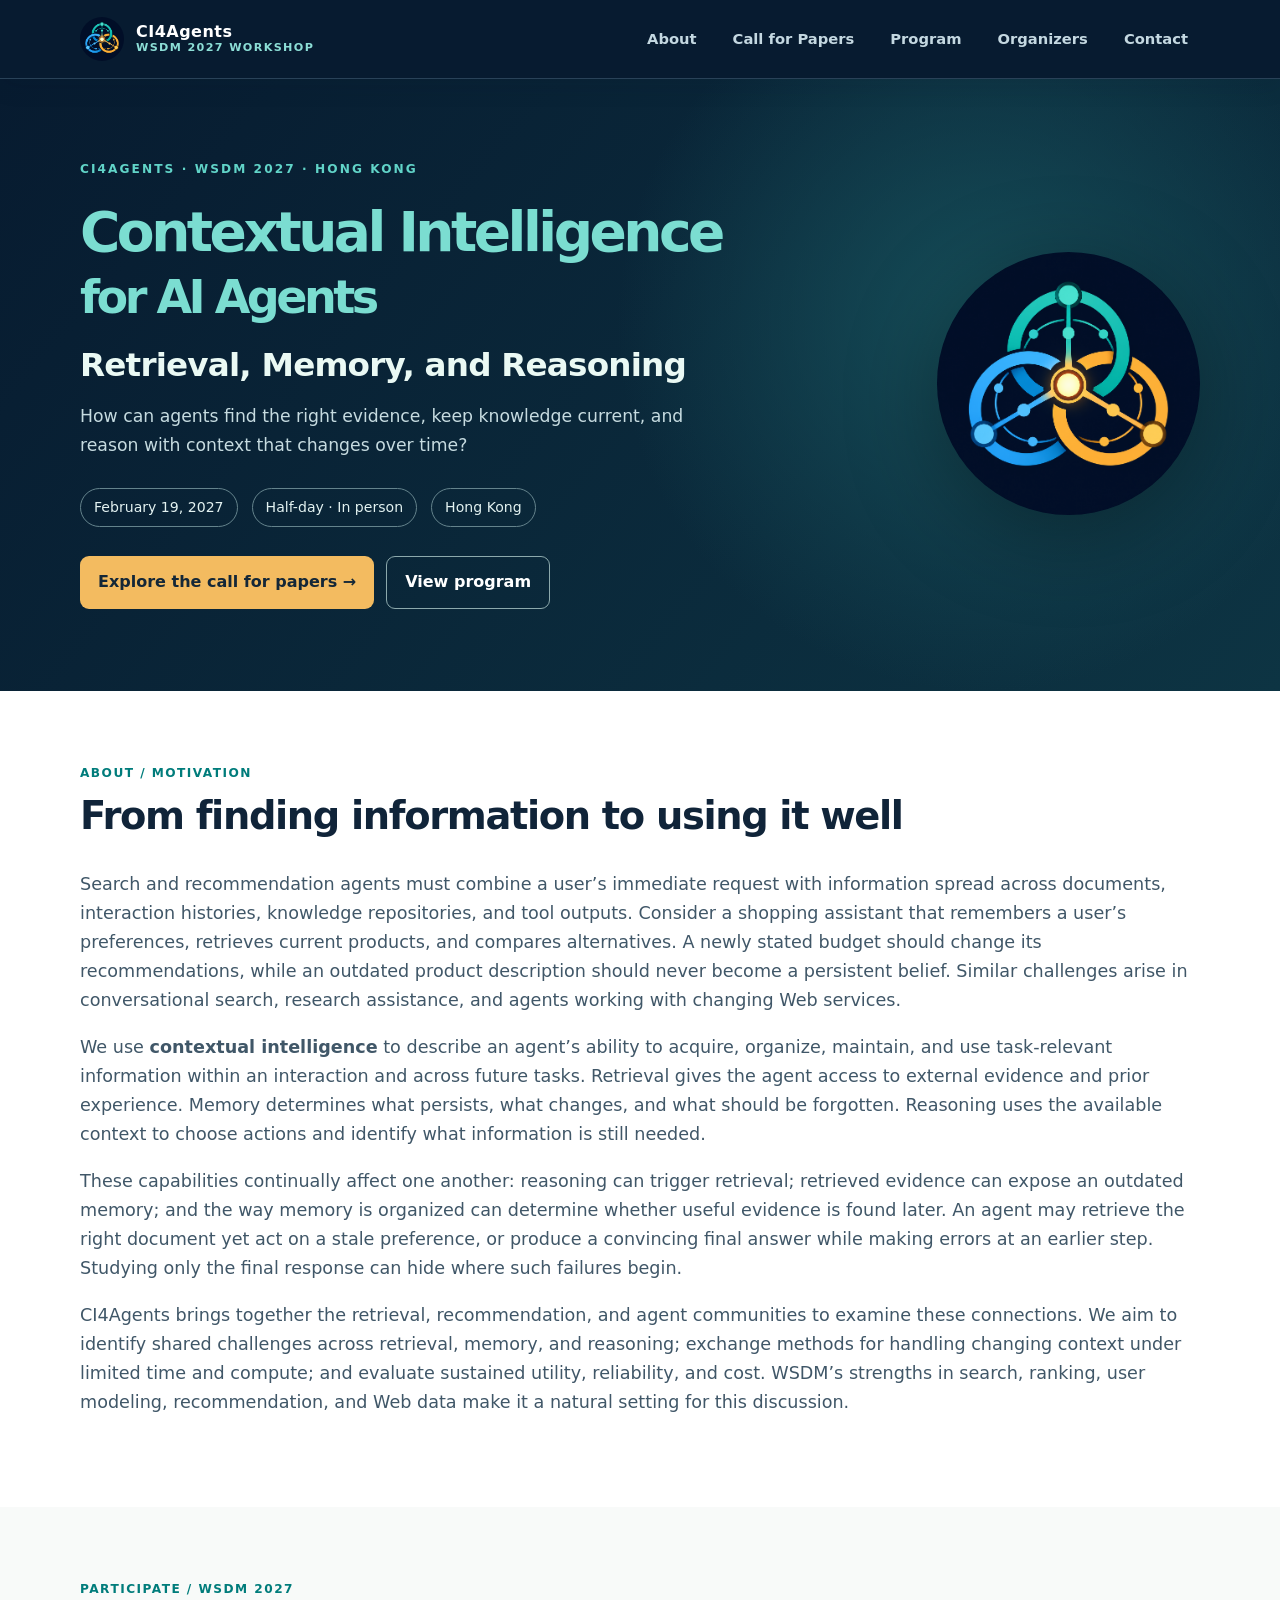
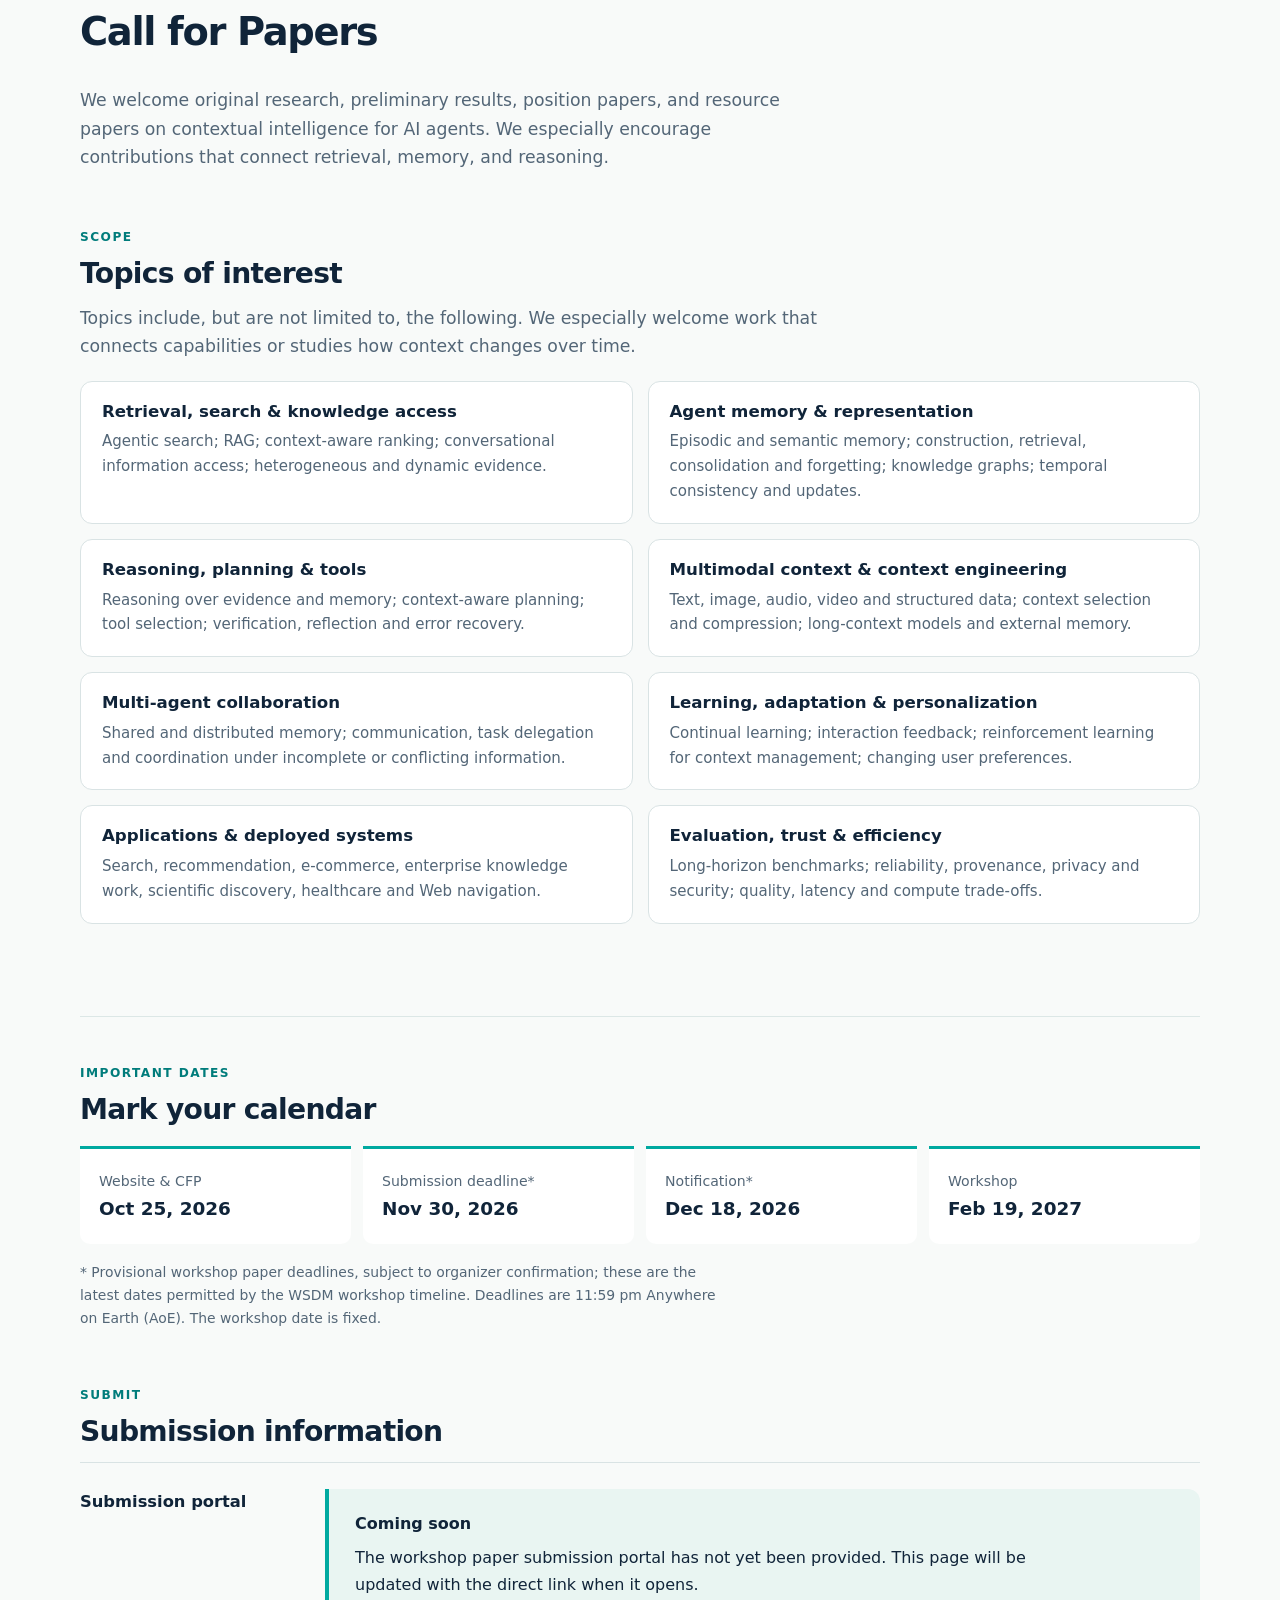
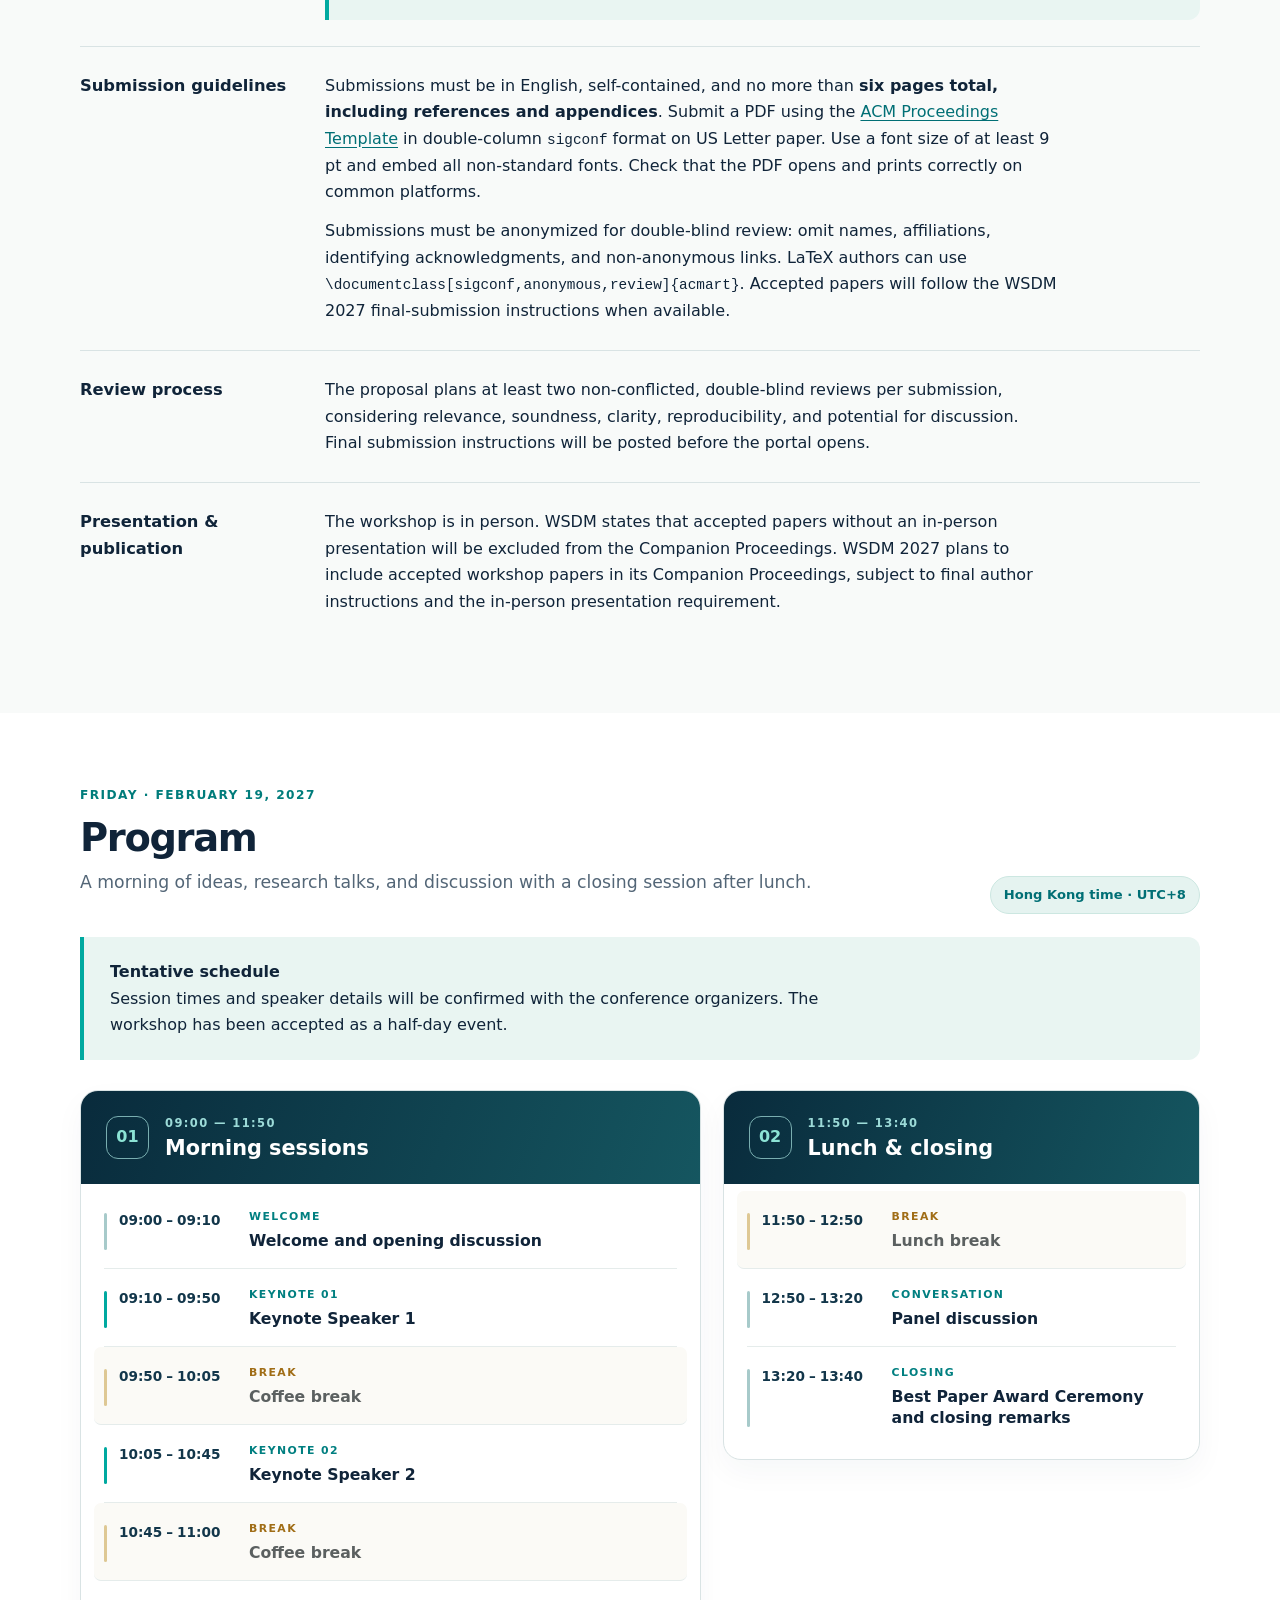
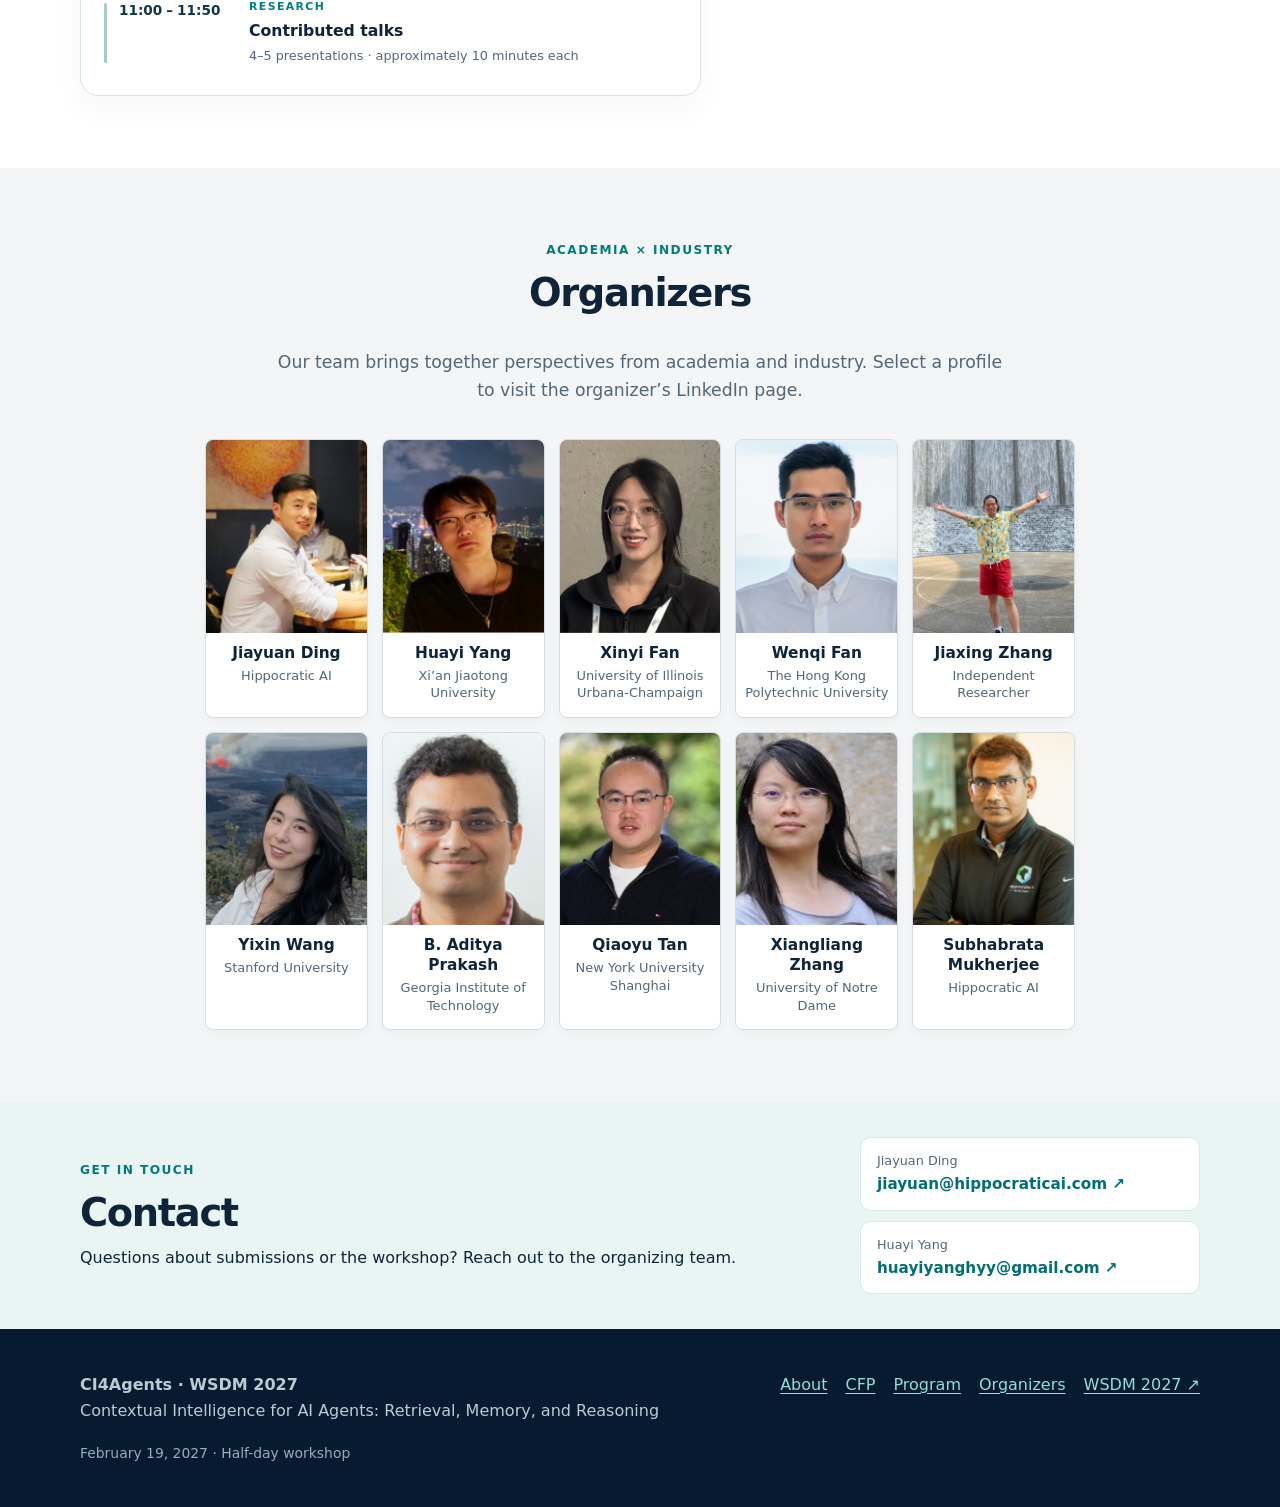
==== commit d3a42915: "Add initial WSDM 2027 workshop website" ====
--- a/index.html
+++ b/index.html
@@ -6,7 +6,7 @@
 <meta name="description" content="CI4Agents: WSDM 2027 Workshop on Contextual Intelligence for AI Agents — Retrieval, Memory, and Reasoning. February 19, 2027 in Hong Kong.">
 <title>CI4Agents · WSDM 2027 Workshop</title>
 <link rel="icon" href="assets/contextual-agents-mark.png">
-<link rel="stylesheet" href="styles.css">
+<link rel="stylesheet" href="styles.css?v=20261022-about-layout">
 </head>
 <body>
 <a class="skip" href="#main">Skip to content</a><header class="site-header"><nav class="nav container" aria-label="Main navigation"><a class="brand" href="#home"><img src="assets/contextual-agents-mark.png" alt=""><span>CI4Agents<small>WSDM 2027 Workshop</small></span></a><div class="nav-links">
@@ -27,7 +27,7 @@
 </div>
 </div>
 <img class="hero-art" src="assets/contextual-agents-mark.png" alt="Three connected rings representing retrieval, memory, and reasoning">
-</div></section><section class="section alt" id="about"><div class="container prose">
+</div></section><section class="section alt" id="about"><div class="container">
 <div class="kicker">About / motivation</div>
 <h2>From finding information to using it well</h2>
 <p class="section-intro">Search and recommendation agents must combine a user’s immediate request with information spread across documents, interaction histories, knowledge repositories, and tool outputs. Consider a shopping assistant that remembers a user’s preferences, retrieves current products, and compares alternatives. A newly stated budget should change its recommendations, while an outdated product description should never become a persistent belief. Similar challenges arise in conversational search, research assistance, and agents working with changing Web services.</p>
--- a/styles.css
+++ b/styles.css
@@ -18,9 +18,8 @@
 .hero .hero-lede{font-size:1.08rem;max-width:60ch;color:#c6dbe0}
 .hero-art{width:min(100%,290px)}
 .prose{max-width:920px}.prose p{max-width:82ch;color:#405768;font-size:1.1rem}.prose p:last-child{margin-bottom:0}
-#about .prose{max-width:none}
-#about .prose p{max-width:980px}
-#about .prose p+p{margin-top:18px}
+#about .section-intro{max-width:100%;color:#405768;font-size:1.1rem}
+#about .section-intro + .section-intro{margin-top:18px}
 .subsection{margin-top:55px}.subsection:first-of-type{margin-top:48px}.subhead{font-size:clamp(1.35rem,2.2vw,1.85rem);margin-bottom:14px;letter-spacing:-.025em}
 .topic-list{margin-top:20px}.topic h4{font-size:1.04rem;line-height:1.3;margin:0 0 7px}.topic p{font-size:.94rem}
 .date-list{margin-top:20px}.date strong{font-variant-numeric:tabular-nums}.fine{margin-top:17px}
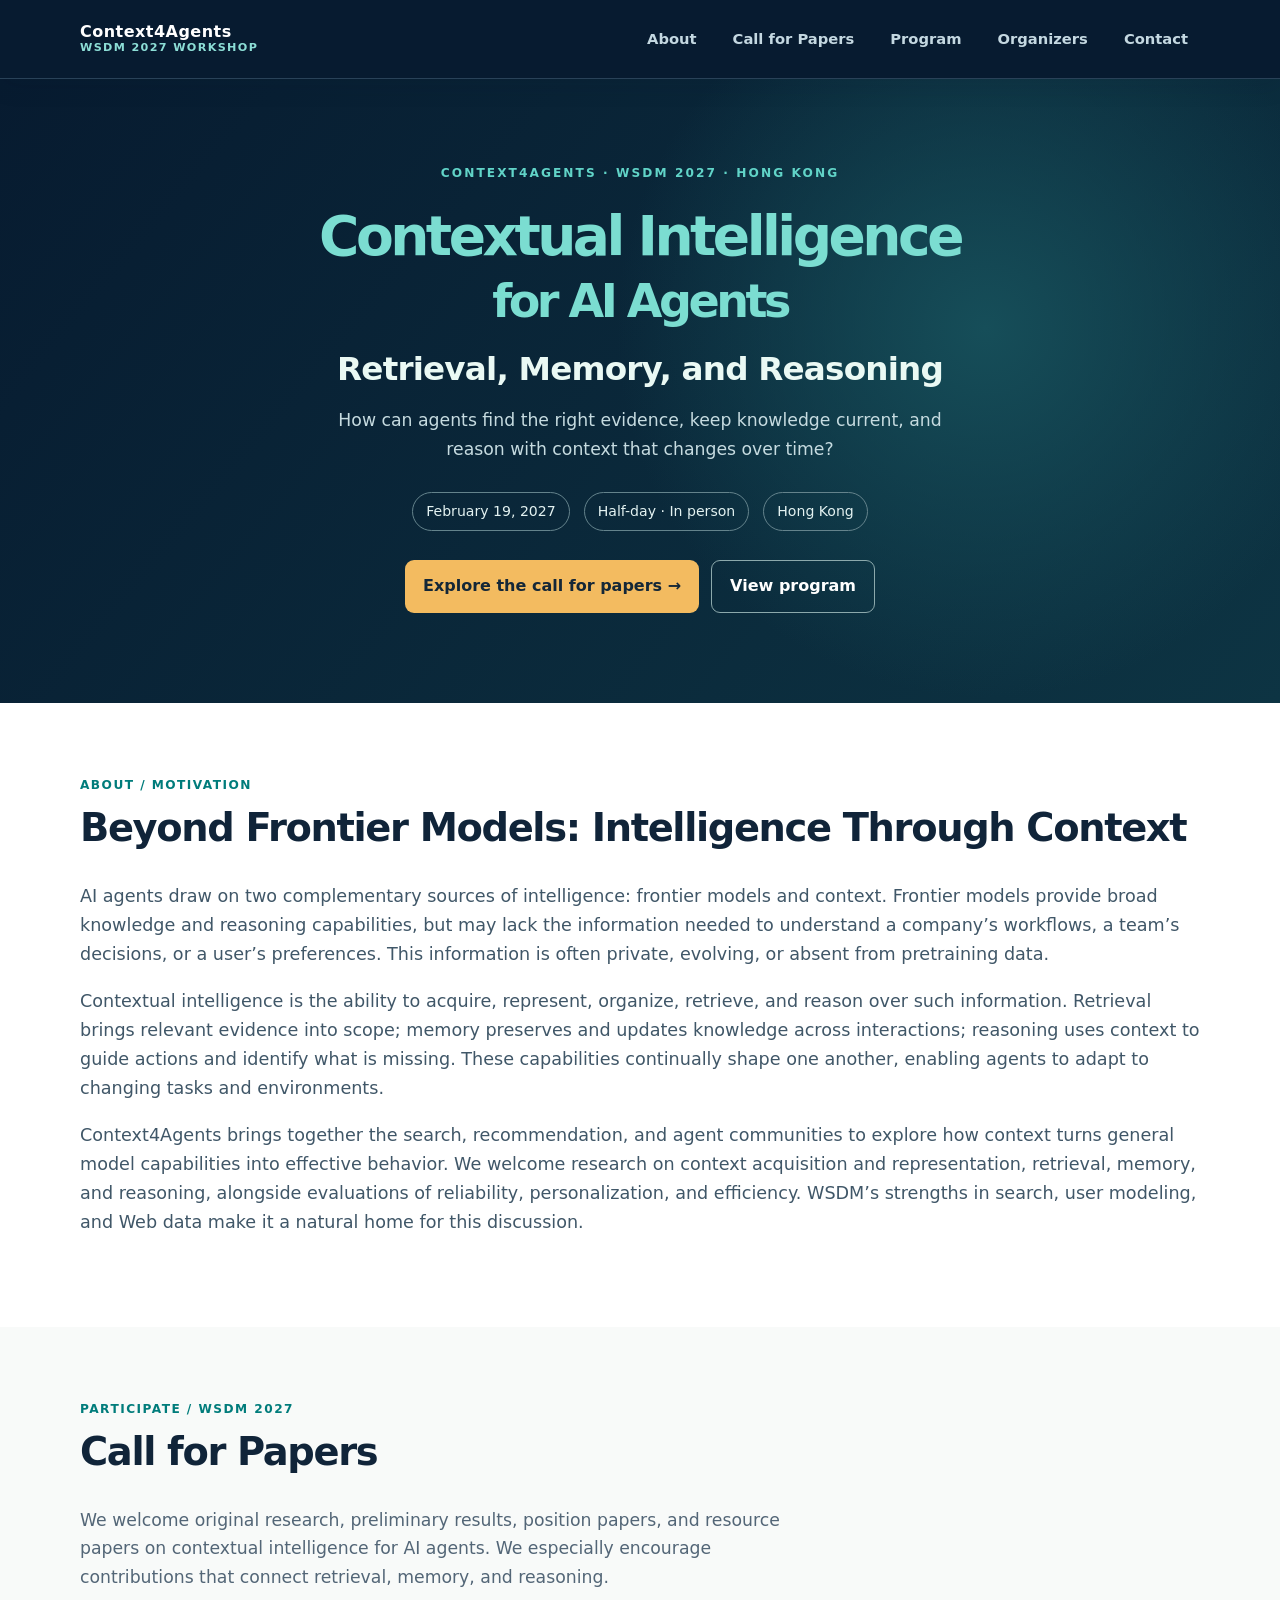
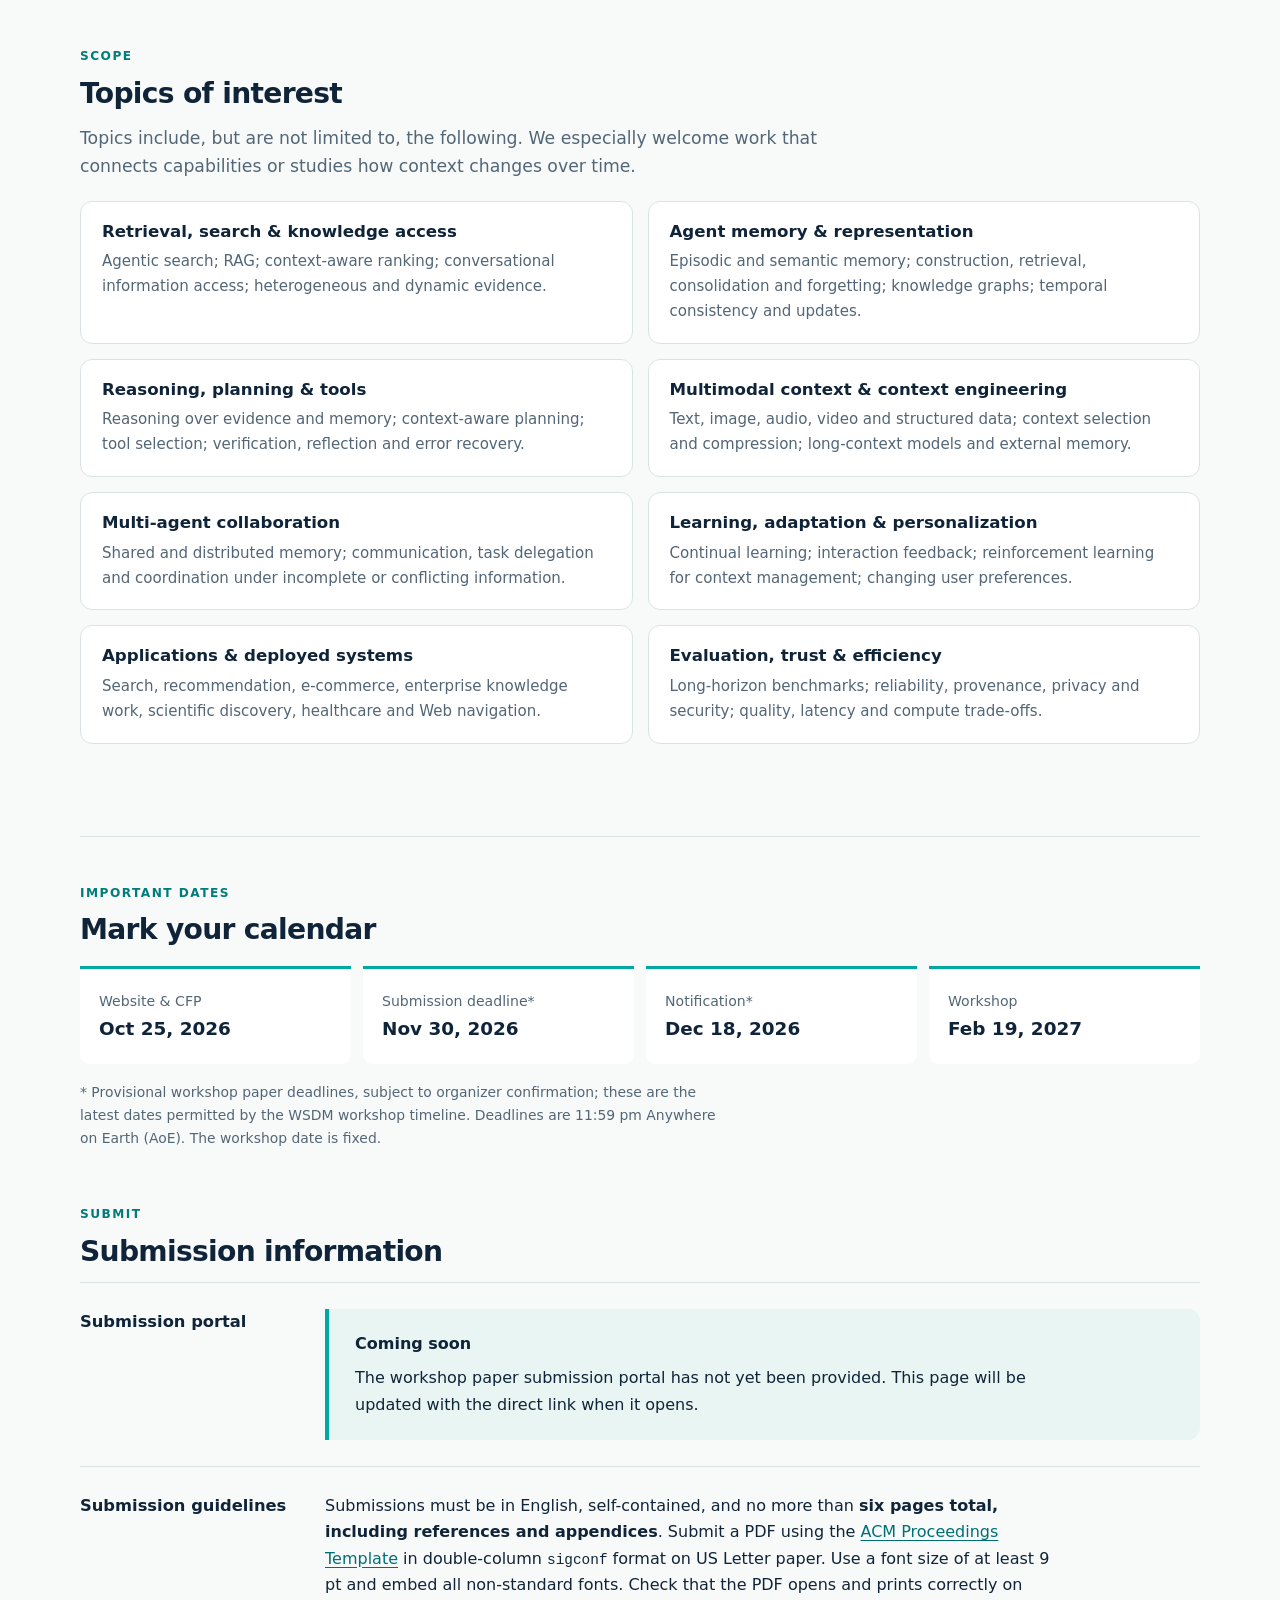
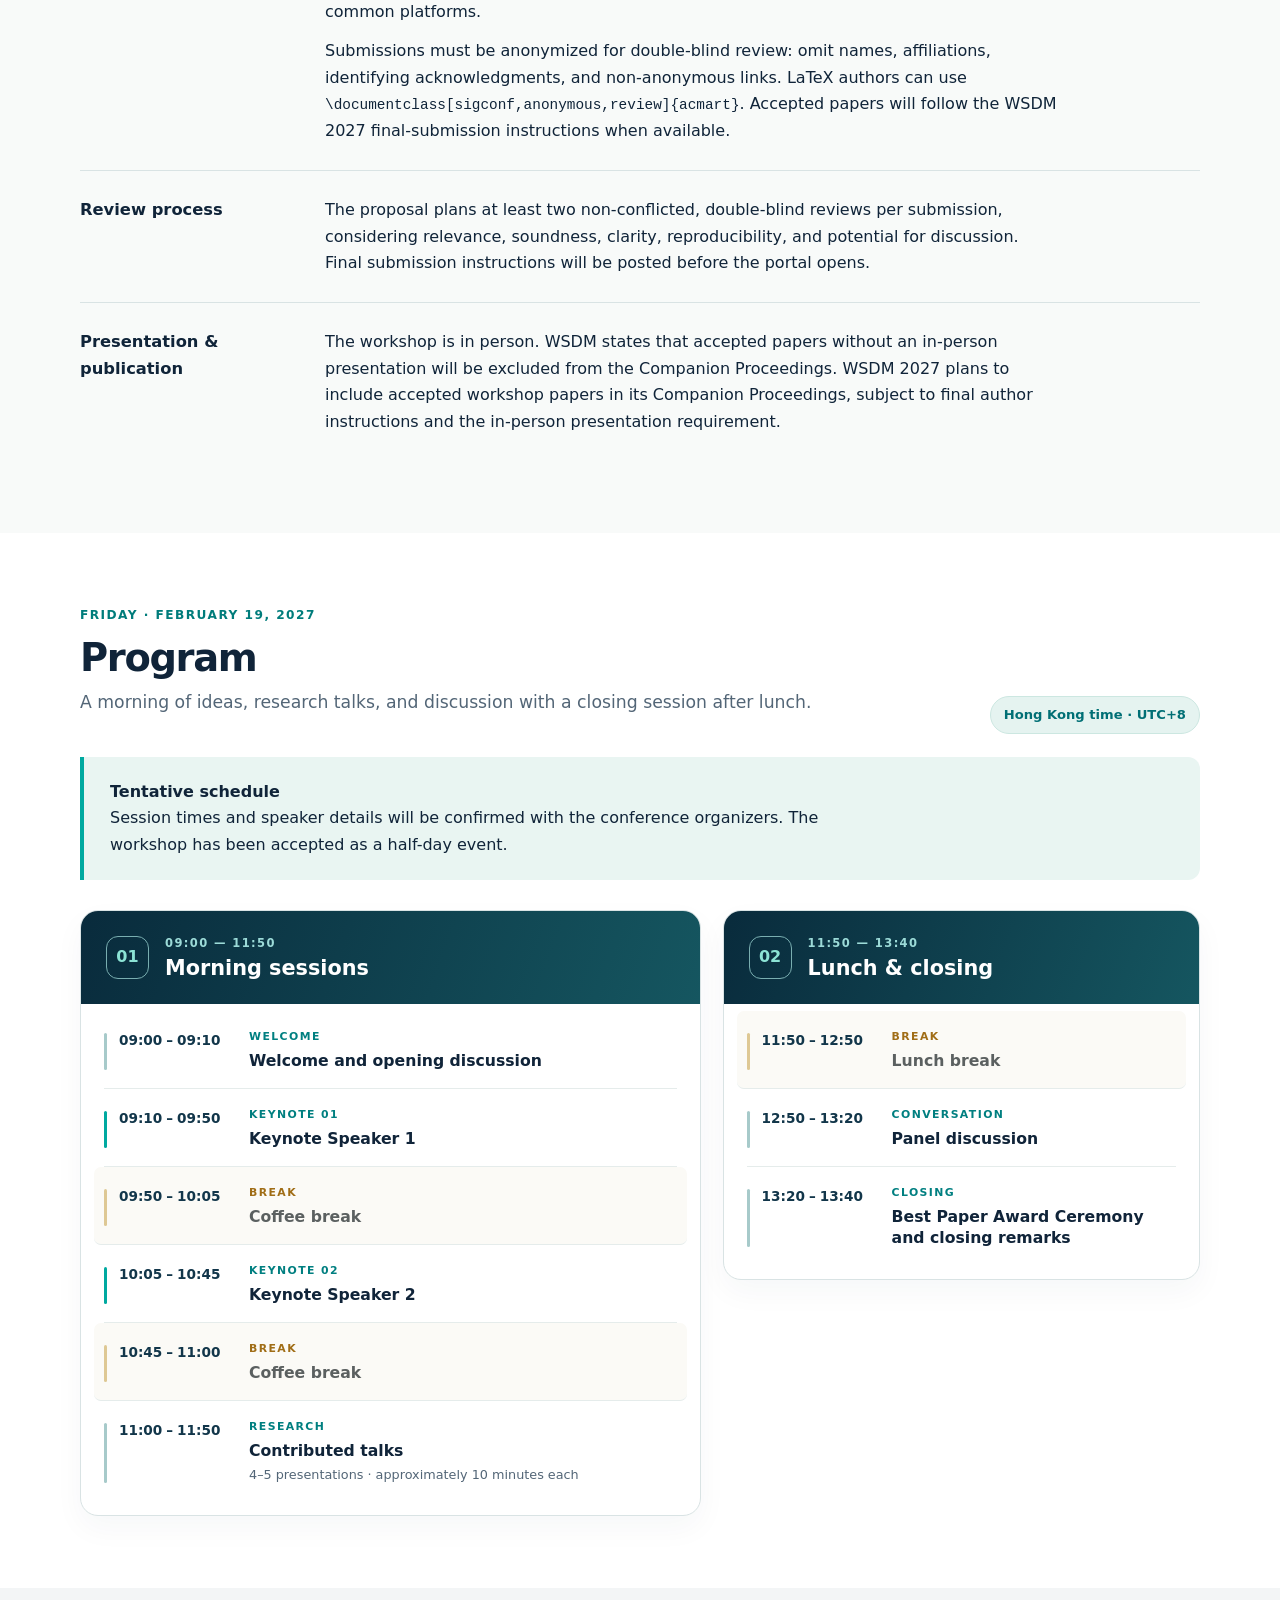
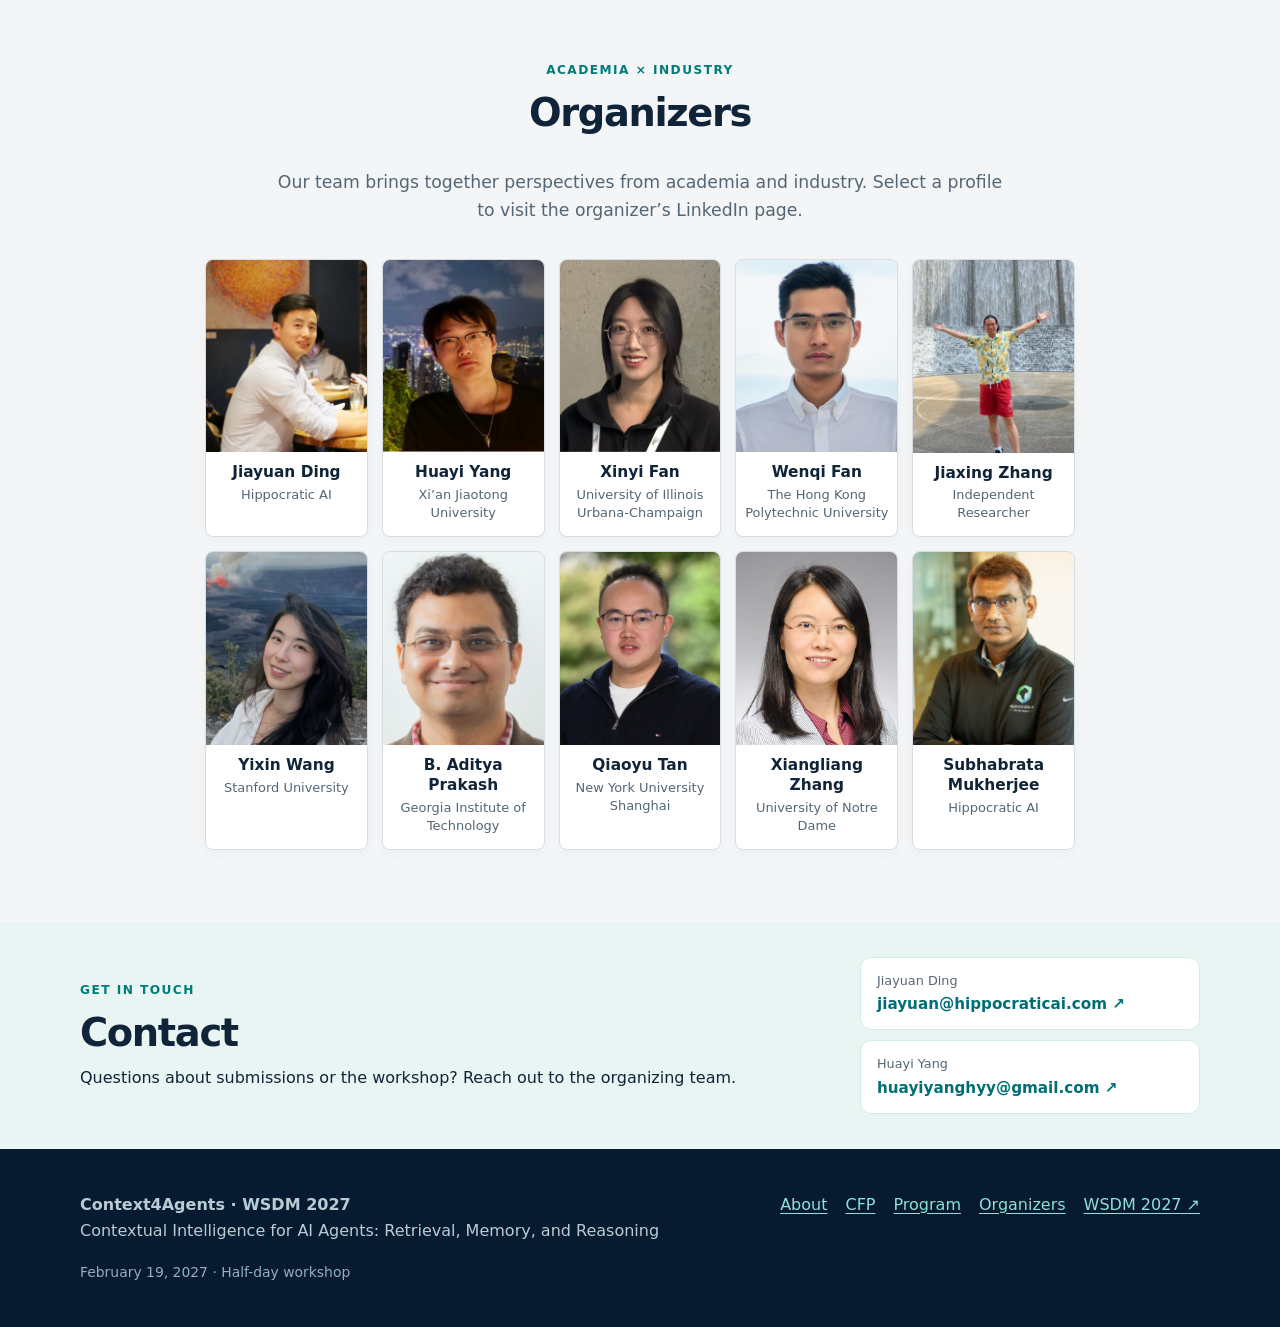
==== commit f8c6fc1b: "Add initial WSDM 2027 workshop website" ====
--- a/index.html
+++ b/index.html
@@ -3,17 +3,16 @@
 <head>
 <meta charset="utf-8">
 <meta name="viewport" content="width=device-width, initial-scale=1">
-<meta name="description" content="CI4Agents: WSDM 2027 Workshop on Contextual Intelligence for AI Agents — Retrieval, Memory, and Reasoning. February 19, 2027 in Hong Kong.">
-<title>CI4Agents · WSDM 2027 Workshop</title>
-<link rel="icon" href="assets/contextual-agents-mark.png">
-<link rel="stylesheet" href="styles.css?v=20261022-about-layout">
+<meta name="description" content="Context4Agents: WSDM 2027 Workshop on Contextual Intelligence for AI Agents — Retrieval, Memory, and Reasoning. February 19, 2027 in Hong Kong.">
+<title>Context4Agents · WSDM 2027 Workshop</title>
+<link rel="stylesheet" href="styles.css?v=20261022-context4agents">
 </head>
 <body>
-<a class="skip" href="#main">Skip to content</a><header class="site-header"><nav class="nav container" aria-label="Main navigation"><a class="brand" href="#home"><img src="assets/contextual-agents-mark.png" alt=""><span>CI4Agents<small>WSDM 2027 Workshop</small></span></a><div class="nav-links">
+<a class="skip" href="#main">Skip to content</a><header class="site-header"><nav class="nav container" aria-label="Main navigation"><a class="brand" href="#home"><span>Context4Agents<small>WSDM 2027 Workshop</small></span></a><div class="nav-links">
 <a href="#about">About</a><a href="#cfp">Call for Papers</a><a href="#program">Program</a><a href="#organizers">Organizers</a><a href="#contact">Contact</a>
 </div></nav></header><main id="main"><section class="hero" id="home"><div class="container hero-inner">
 <div>
-<div class="eyebrow">CI4Agents · WSDM 2027 · Hong Kong</div>
+<div class="eyebrow">Context4Agents · WSDM 2027 · Hong Kong</div>
 <h1>
 <span class="hero-title-main">Contextual Intelligence</span><span class="hero-title-second">for AI Agents</span>
 </h1>
@@ -26,14 +25,12 @@
 <a class="button" href="#cfp">Explore the call for papers →</a><a class="button secondary" href="#program">View program</a>
 </div>
 </div>
-<img class="hero-art" src="assets/contextual-agents-mark.png" alt="Three connected rings representing retrieval, memory, and reasoning">
 </div></section><section class="section alt" id="about"><div class="container">
 <div class="kicker">About / motivation</div>
-<h2>From finding information to using it well</h2>
-<p class="section-intro">Search and recommendation agents must combine a user’s immediate request with information spread across documents, interaction histories, knowledge repositories, and tool outputs. Consider a shopping assistant that remembers a user’s preferences, retrieves current products, and compares alternatives. A newly stated budget should change its recommendations, while an outdated product description should never become a persistent belief. Similar challenges arise in conversational search, research assistance, and agents working with changing Web services.</p>
-<p class="section-intro">We use <strong>contextual intelligence</strong> to describe an agent’s ability to acquire, organize, maintain, and use task-relevant information within an interaction and across future tasks. Retrieval gives the agent access to external evidence and prior experience. Memory determines what persists, what changes, and what should be forgotten. Reasoning uses the available context to choose actions and identify what information is still needed.</p>
-<p class="section-intro">These capabilities continually affect one another: reasoning can trigger retrieval; retrieved evidence can expose an outdated memory; and the way memory is organized can determine whether useful evidence is found later. An agent may retrieve the right document yet act on a stale preference, or produce a convincing final answer while making errors at an earlier step. Studying only the final response can hide where such failures begin.</p>
-<p class="section-intro">CI4Agents brings together the retrieval, recommendation, and agent communities to examine these connections. We aim to identify shared challenges across retrieval, memory, and reasoning; exchange methods for handling changing context under limited time and compute; and evaluate sustained utility, reliability, and cost. WSDM’s strengths in search, ranking, user modeling, recommendation, and Web data make it a natural setting for this discussion.</p>
+<h2>Beyond Frontier Models: Intelligence Through Context</h2>
+<p class="section-intro">AI agents draw on two complementary sources of intelligence: frontier models and context. Frontier models provide broad knowledge and reasoning capabilities, but may lack the information needed to understand a company’s workflows, a team’s decisions, or a user’s preferences. This information is often private, evolving, or absent from pretraining data.</p>
+<p class="section-intro">Contextual intelligence is the ability to acquire, represent, organize, retrieve, and reason over such information. Retrieval brings relevant evidence into scope; memory preserves and updates knowledge across interactions; reasoning uses context to guide actions and identify what is missing. These capabilities continually shape one another, enabling agents to adapt to changing tasks and environments.</p>
+<p class="section-intro">Context4Agents brings together the search, recommendation, and agent communities to explore how context turns general model capabilities into effective behavior. We welcome research on context acquisition and representation, retrieval, memory, and reasoning, alongside evaluations of reliability, personalization, and efficiency. WSDM’s strengths in search, user modeling, and Web data make it a natural home for this discussion.</p>
 </div></section><section class="section" id="cfp"><div class="container">
 <div class="kicker">Participate / WSDM 2027</div>
 <h2>Call for Papers</h2>
@@ -213,7 +210,7 @@
 </div>
 </div></section></main><footer class="site-footer"><div class="container footer-inner">
 <div>
-<strong>CI4Agents · WSDM 2027</strong><p>Contextual Intelligence for AI Agents: Retrieval, Memory, and Reasoning</p>
+<strong>Context4Agents · WSDM 2027</strong><p>Contextual Intelligence for AI Agents: Retrieval, Memory, and Reasoning</p>
 <p class="fine">February 19, 2027 · Half-day workshop</p>
 </div>
 <div class="footer-links">
--- a/styles.css
+++ b/styles.css
@@ -4,7 +4,7 @@
 .schedule-heading{display:flex;justify-content:space-between;align-items:end;gap:24px}.schedule-heading h2{margin-bottom:8px}.schedule-zone{display:inline-flex;flex:none;color:#006f75;background:#e5f3f0;border:1px solid #cce7e1;border-radius:100px;padding:7px 13px;font-size:.82rem;font-weight:750;white-space:nowrap}.schedule-notice{margin:23px 0 33px}.agenda{display:grid;grid-template-columns:1fr 1fr;align-items:start;gap:22px}.agenda-block{background:#fff;border:1px solid var(--line);border-radius:18px;overflow:hidden;box-shadow:0 12px 30px #0c34500a}.agenda-block-head{display:flex;align-items:center;gap:16px;padding:23px 25px;color:#fff;background:linear-gradient(110deg,#092b3c,#155660)}.agenda-index{display:grid;place-items:center;width:43px;height:43px;border:1px solid #79aeb0;border-radius:12px;font-weight:800;color:#8ce3d5}.agenda-block-head p{margin:0;color:#9cdbd8;font-size:.72rem;font-weight:800;letter-spacing:.12em}.agenda-block-head h3{margin:3px 0 0;font-size:1.3rem}.agenda-block-count{margin-left:auto;color:#b1d9d8;font-size:.78rem;white-space:nowrap}.agenda-list{list-style:none;margin:0;padding:7px 23px 14px}.agenda-item{display:grid;grid-template-columns:110px minmax(0,1fr);gap:15px;position:relative;padding:17px 0 17px 15px;border-bottom:1px solid #e5eceb}.agenda-item:last-child{border-bottom:0}.agenda-item:before{content:"";position:absolute;top:22px;bottom:18px;left:0;width:3px;border-radius:3px;background:#a7caca}.agenda-keynote:before{background:var(--teal)}.agenda-break:before{background:#dec894}.agenda-time{font-size:.85rem;font-variant-numeric:tabular-nums;font-weight:800;color:#12364a;white-space:nowrap;padding-top:1px}.agenda-dash{padding:0 3px;color:#879da6}.agenda-type{display:block;margin-bottom:4px;font-size:.68rem;text-transform:uppercase;letter-spacing:.13em;font-weight:850;color:#007f80}.agenda-break .agenda-type{color:#a06d16}.agenda-item h4{font-size:.98rem;line-height:1.35;margin:0;font-weight:720;overflow-wrap:anywhere}.agenda-sub{color:var(--muted);margin:4px 0 0;font-size:.82rem;line-height:1.4}.agenda-break{background:#fbfaf6;margin:0 -10px;padding-left:25px;padding-right:10px;border-radius:7px}.agenda-break:before{left:10px}.agenda-break h4{color:#5b6060;font-weight:600}@media(max-width:930px){.agenda{grid-template-columns:1fr}.agenda-block-count{display:block}}@media(max-width:580px){.schedule-heading{display:block}.schedule-zone{margin-top:5px}.agenda-list{padding-left:16px;padding-right:16px}.agenda-item{grid-template-columns:1fr;gap:5px}.agenda-time{font-size:.78rem}.agenda-block-head{padding:18px}.agenda-block-count{display:none}}
 .person-link{color:var(--ink);text-decoration:none;border-bottom:1px solid var(--teal)}.person-link:hover{color:#007c7b}code{font-size:.9em;overflow-wrap:anywhere}
 
-/* CI4Agents single-page layout */
+/* Context4Agents single-page layout */
 html{scroll-padding-top:100px}
 section[id],.subsection[id]{scroll-margin-top:100px}
 .site-header{position:sticky;top:0;z-index:50;box-shadow:0 6px 24px #0618281a}
@@ -16,7 +16,6 @@
 .hero-title-second{font-size:clamp(1.95rem,3.6vw,3.45rem);color:#7bddd1;margin-top:5px}
 .hero .hero-subtitle{font-size:clamp(1.38rem,2.55vw,2.35rem);line-height:1.22;letter-spacing:-.025em;font-weight:750;color:#eaf9f4;margin:22px 0 16px}
 .hero .hero-lede{font-size:1.08rem;max-width:60ch;color:#c6dbe0}
-.hero-art{width:min(100%,290px)}
 .prose{max-width:920px}.prose p{max-width:82ch;color:#405768;font-size:1.1rem}.prose p:last-child{margin-bottom:0}
 #about .section-intro{max-width:100%;color:#405768;font-size:1.1rem}
 #about .section-intro + .section-intro{margin-top:18px}
@@ -55,3 +54,10 @@
 #organizers .person>span:not(.portrait){display:block;margin:0 8px;min-height:2.6em;font-size:.81rem;line-height:1.35;color:var(--muted)}
 @media(max-width:700px){#organizers .people{grid-template-columns:repeat(3,minmax(0,1fr));max-width:530px}#dates{margin-top:75px;padding-top:37px}}
 @media(max-width:450px){#organizers .people{grid-template-columns:repeat(2,minmax(0,1fr));max-width:350px;gap:10px}#organizers .person strong{font-size:.88rem}#organizers .person>span:not(.portrait){font-size:.75rem}}
+
+/* Center the text-only hero after removing the workshop mark. */
+#home .hero-inner{display:block;text-align:center;padding:84px 0 90px}
+#home .hero-inner > div{max-width:1020px;margin-inline:auto}
+#home .hero-lede{margin-inline:auto}
+#home .meta,#home .actions{justify-content:center}
+@media(max-width:760px){#home .hero-inner{padding:58px 0 64px}}
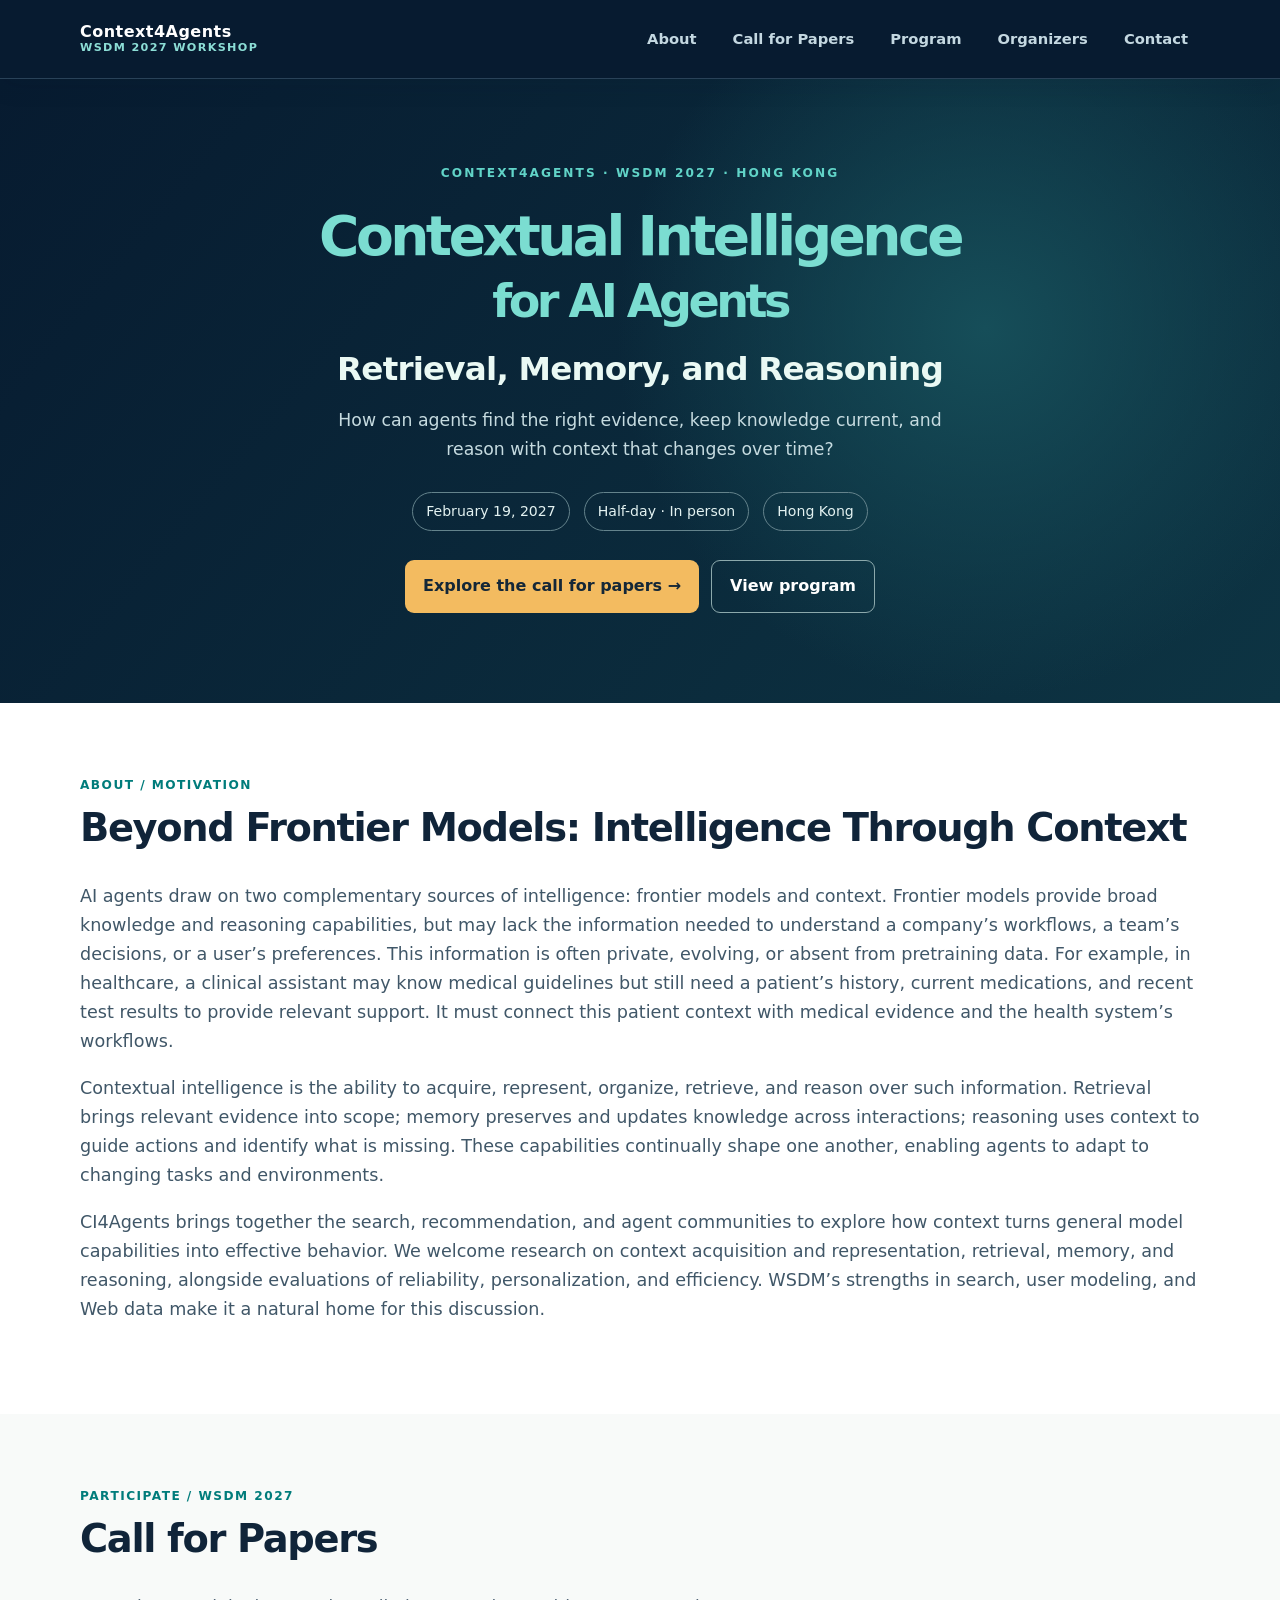
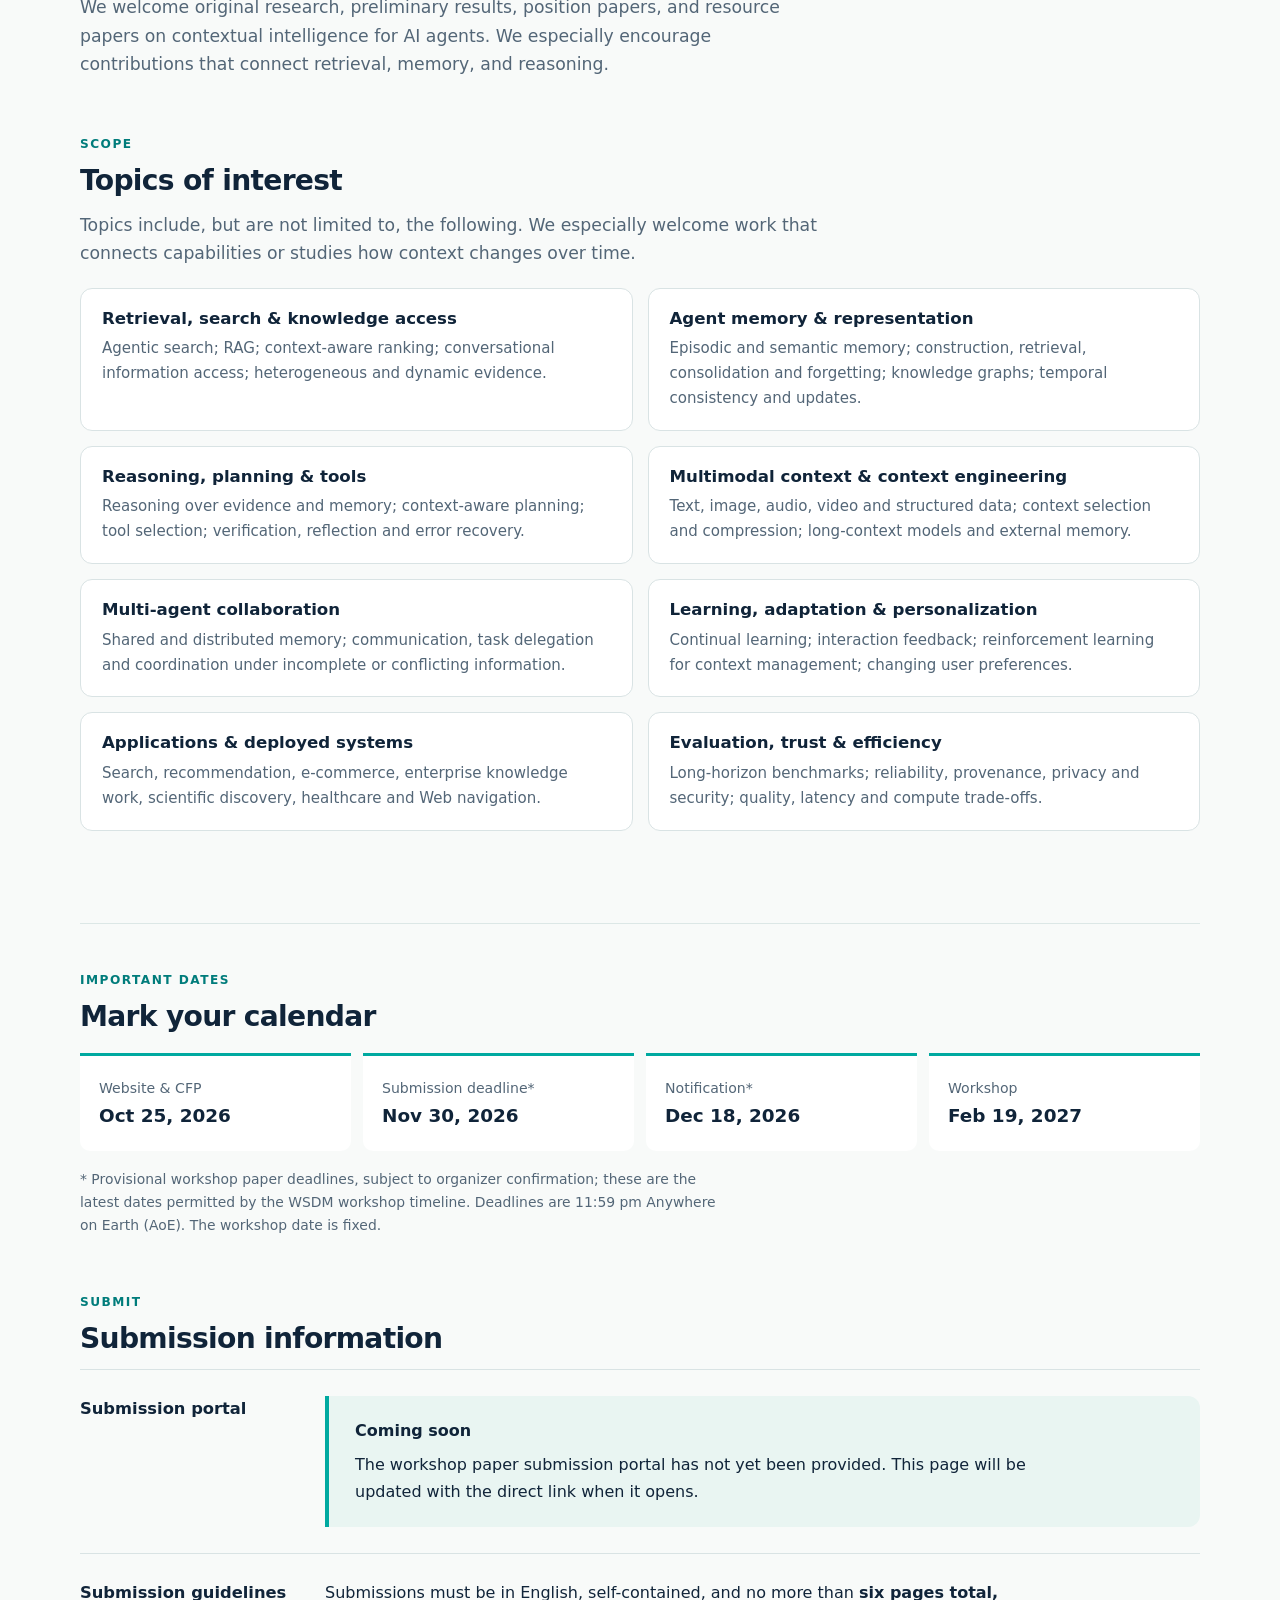
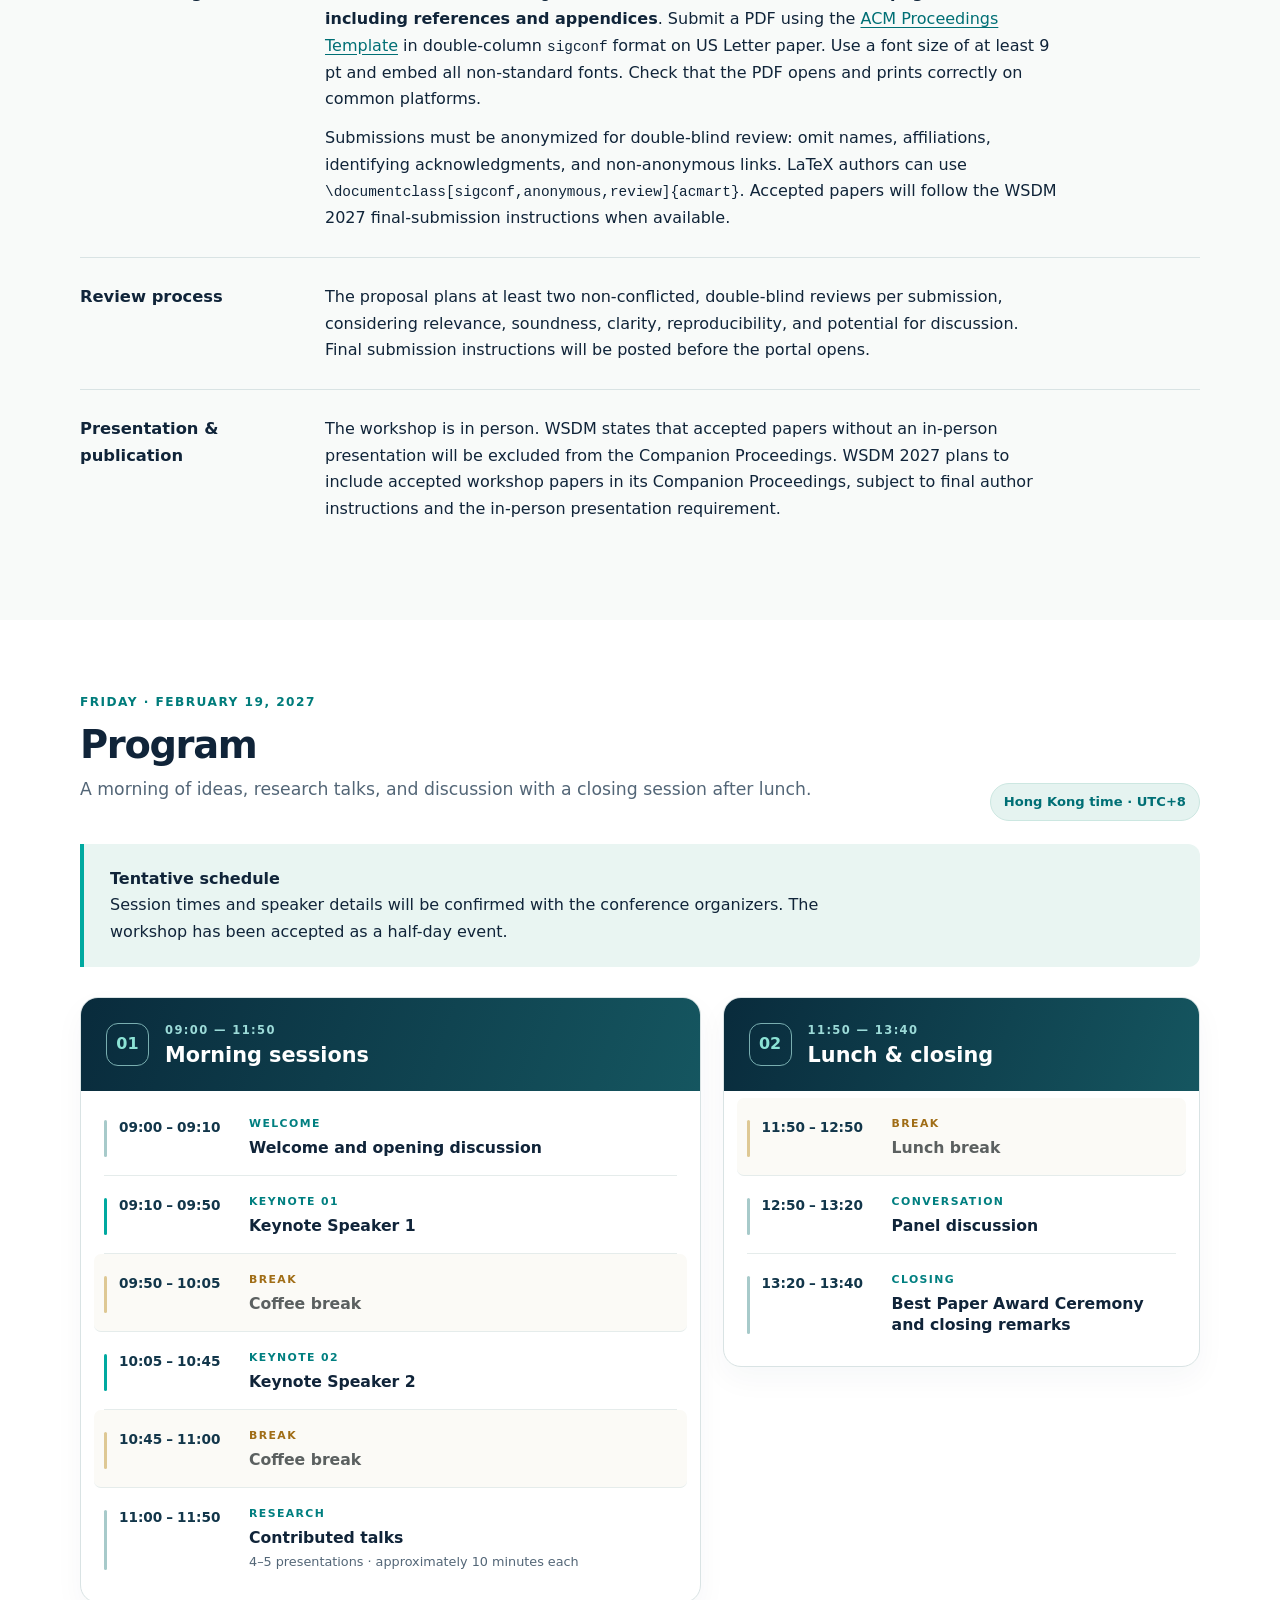
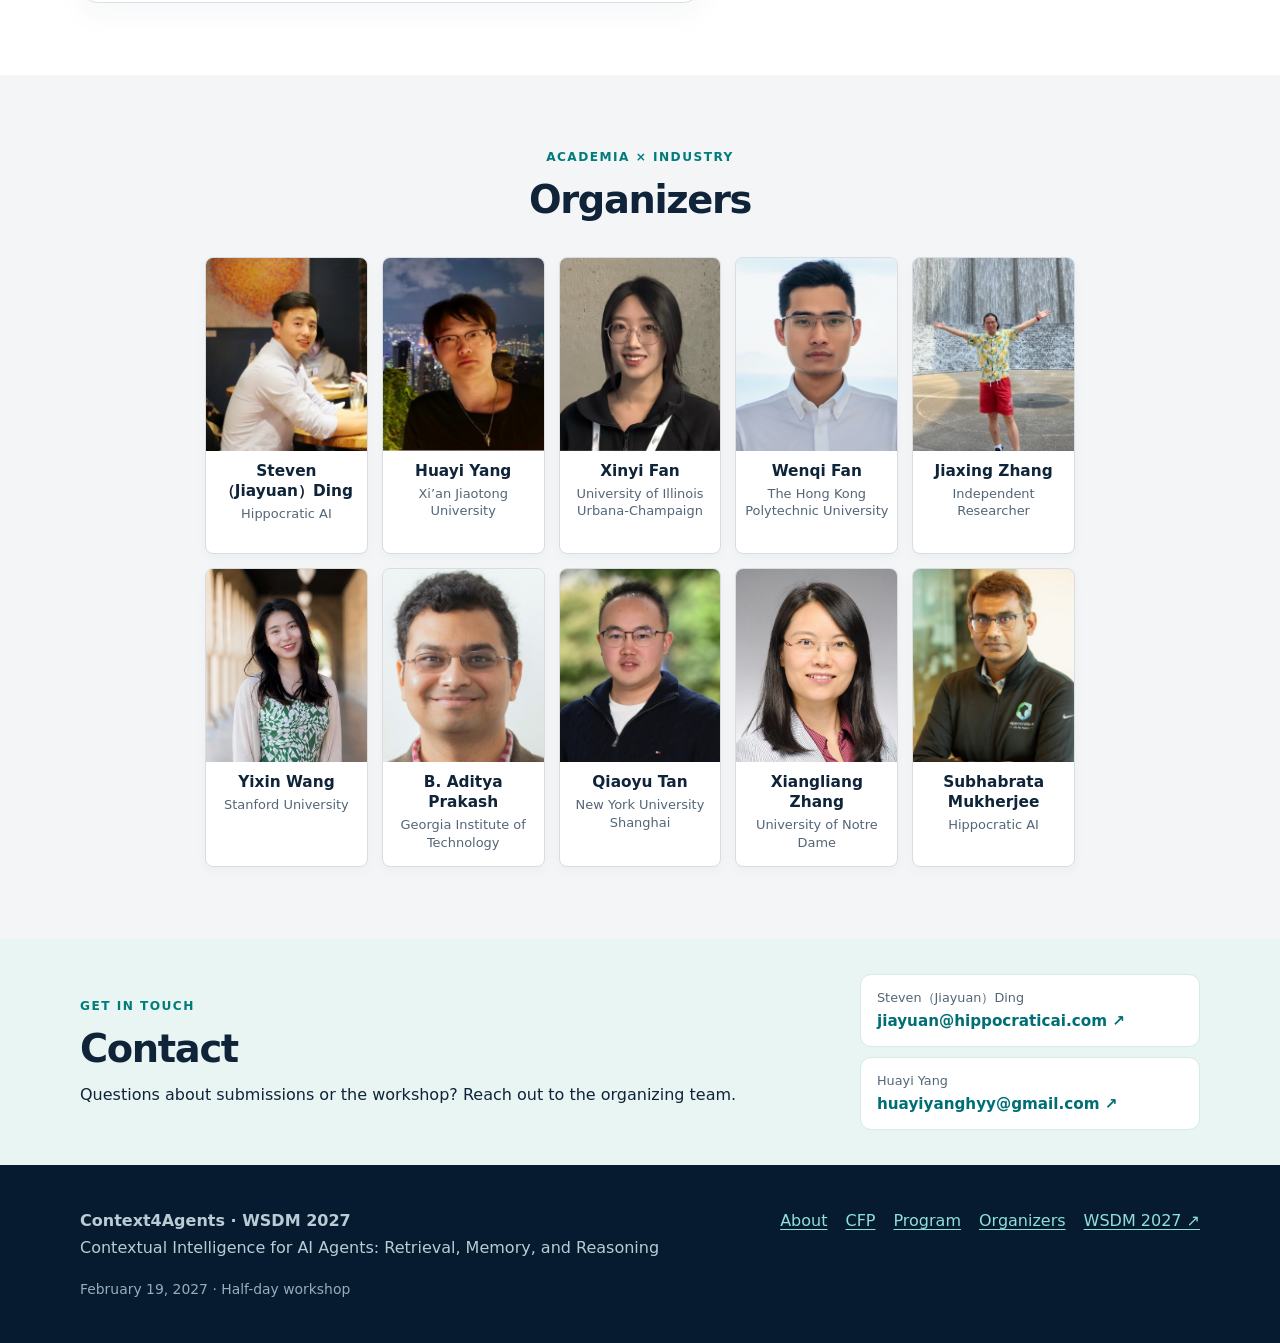
==== commit 9920cbd1: "Add initial WSDM 2027 workshop website" ====
--- a/index.html
+++ b/index.html
@@ -28,9 +28,9 @@
 </div></section><section class="section alt" id="about"><div class="container">
 <div class="kicker">About / motivation</div>
 <h2>Beyond Frontier Models: Intelligence Through Context</h2>
-<p class="section-intro">AI agents draw on two complementary sources of intelligence: frontier models and context. Frontier models provide broad knowledge and reasoning capabilities, but may lack the information needed to understand a company’s workflows, a team’s decisions, or a user’s preferences. This information is often private, evolving, or absent from pretraining data.</p>
+<p class="section-intro">AI agents draw on two complementary sources of intelligence: frontier models and context. Frontier models provide broad knowledge and reasoning capabilities, but may lack the information needed to understand a company’s workflows, a team’s decisions, or a user’s preferences. This information is often private, evolving, or absent from pretraining data. For example, in healthcare, a clinical assistant may know medical guidelines but still need a patient’s history, current medications, and recent test results to provide relevant support. It must connect this patient context with medical evidence and the health system’s workflows.</p>
 <p class="section-intro">Contextual intelligence is the ability to acquire, represent, organize, retrieve, and reason over such information. Retrieval brings relevant evidence into scope; memory preserves and updates knowledge across interactions; reasoning uses context to guide actions and identify what is missing. These capabilities continually shape one another, enabling agents to adapt to changing tasks and environments.</p>
-<p class="section-intro">Context4Agents brings together the search, recommendation, and agent communities to explore how context turns general model capabilities into effective behavior. We welcome research on context acquisition and representation, retrieval, memory, and reasoning, alongside evaluations of reliability, personalization, and efficiency. WSDM’s strengths in search, user modeling, and Web data make it a natural home for this discussion.</p>
+<p class="section-intro">CI4Agents brings together the search, recommendation, and agent communities to explore how context turns general model capabilities into effective behavior. We welcome research on context acquisition and representation, retrieval, memory, and reasoning, alongside evaluations of reliability, personalization, and efficiency. WSDM’s strengths in search, user modeling, and Web data make it a natural home for this discussion.</p>
 </div></section><section class="section" id="cfp"><div class="container">
 <div class="kicker">Participate / WSDM 2027</div>
 <h2>Call for Papers</h2>
@@ -195,9 +195,8 @@
 </div></section><section class="section" id="organizers"><div class="container">
 <div class="kicker">Academia × industry</div>
 <h2>Organizers</h2>
-<p class="section-intro">Our team brings together perspectives from academia and industry. Select a profile to visit the organizer’s LinkedIn page.</p>
 <div class="people">
-<a class="person" href="https://www.linkedin.com/in/jiayuand/" target="_blank" rel="noopener noreferrer"><span class="portrait"><img src="assets/organizers/jiayuan-ding.jpg" alt="Portrait of Jiayuan Ding" loading="lazy"><span class="portrait-arrow" aria-hidden="true">→</span></span><strong>Jiayuan Ding</strong><span>Hippocratic AI</span></a><a class="person" href="https://www.linkedin.com/in/huayi-yang-17ab91421/" target="_blank" rel="noopener noreferrer"><span class="portrait"><img src="assets/organizers/huayi-yang.jpg" alt="Portrait of Huayi Yang" loading="lazy"><span class="portrait-arrow" aria-hidden="true">→</span></span><strong>Huayi Yang</strong><span>Xi’an Jiaotong University</span></a><a class="person" href="https://www.linkedin.com/in/xinyicynthiafan/" target="_blank" rel="noopener noreferrer"><span class="portrait"><img src="assets/organizers/xinyi-fan.jpg" alt="Portrait of Xinyi Fan" loading="lazy"><span class="portrait-arrow" aria-hidden="true">→</span></span><strong>Xinyi Fan</strong><span>University of Illinois Urbana-Champaign</span></a><a class="person" href="https://www.linkedin.com/in/wenqi-fan-a425a7196/" target="_blank" rel="noopener noreferrer"><span class="portrait"><img src="assets/organizers/wenqi-fan.jpg" alt="Portrait of Wenqi Fan" loading="lazy"><span class="portrait-arrow" aria-hidden="true">→</span></span><strong>Wenqi Fan</strong><span>The Hong Kong Polytechnic University</span></a><a class="person" href="https://www.linkedin.com/in/jiaxing-zhang-45593b156/" target="_blank" rel="noopener noreferrer"><span class="portrait"><img src="assets/organizers/jiaxing-zhang.jpg" alt="Portrait of Jiaxing Zhang" loading="lazy"><span class="portrait-arrow" aria-hidden="true">→</span></span><strong>Jiaxing Zhang</strong><span>Independent Researcher</span></a><a class="person" href="https://www.linkedin.com/in/yixin-wang-a1ab60248/" target="_blank" rel="noopener noreferrer"><span class="portrait"><img src="assets/organizers/yixin-wang.jpg" alt="Portrait of Yixin Wang" loading="lazy"><span class="portrait-arrow" aria-hidden="true">→</span></span><strong>Yixin Wang</strong><span>Stanford University</span></a><a class="person" href="https://www.linkedin.com/in/badityap/" target="_blank" rel="noopener noreferrer"><span class="portrait"><img src="assets/organizers/b.-aditya-prakash.jpg" alt="Portrait of B. Aditya Prakash" loading="lazy"><span class="portrait-arrow" aria-hidden="true">→</span></span><strong>B. Aditya Prakash</strong><span>Georgia Institute of Technology</span></a><a class="person" href="https://www.linkedin.com/in/qiaoyu-tan-7778a9149/" target="_blank" rel="noopener noreferrer"><span class="portrait"><img src="assets/organizers/qiaoyu-tan.jpg" alt="Portrait of Qiaoyu Tan" loading="lazy"><span class="portrait-arrow" aria-hidden="true">→</span></span><strong>Qiaoyu Tan</strong><span>New York University Shanghai</span></a><a class="person" href="https://www.linkedin.com/in/xiangliangzhang/" target="_blank" rel="noopener noreferrer"><span class="portrait"><img src="assets/organizers/xiangliang-zhang.jpg" alt="Portrait of Xiangliang Zhang" loading="lazy"><span class="portrait-arrow" aria-hidden="true">→</span></span><strong>Xiangliang Zhang</strong><span>University of Notre Dame</span></a><a class="person" href="https://www.linkedin.com/in/subho87/" target="_blank" rel="noopener noreferrer"><span class="portrait"><img src="assets/organizers/subhabrata-mukherjee.jpg" alt="Portrait of Subhabrata Mukherjee" loading="lazy"><span class="portrait-arrow" aria-hidden="true">→</span></span><strong>Subhabrata Mukherjee</strong><span>Hippocratic AI</span></a>
+<a class="person" href="https://www.linkedin.com/in/jiayuand/" target="_blank" rel="noopener noreferrer"><span class="portrait"><img src="assets/organizers/jiayuan-ding.jpg" alt="Portrait of Steven（Jiayuan）Ding" loading="lazy"><span class="portrait-arrow" aria-hidden="true">→</span></span><strong>Steven（Jiayuan）Ding</strong><span>Hippocratic AI</span></a><a class="person" href="https://www.linkedin.com/in/huayi-yang-17ab91421/" target="_blank" rel="noopener noreferrer"><span class="portrait"><img src="assets/organizers/huayi-yang.jpg" alt="Portrait of Huayi Yang" loading="lazy"><span class="portrait-arrow" aria-hidden="true">→</span></span><strong>Huayi Yang</strong><span>Xi’an Jiaotong University</span></a><a class="person" href="https://www.linkedin.com/in/xinyicynthiafan/" target="_blank" rel="noopener noreferrer"><span class="portrait"><img src="assets/organizers/xinyi-fan.jpg" alt="Portrait of Xinyi Fan" loading="lazy"><span class="portrait-arrow" aria-hidden="true">→</span></span><strong>Xinyi Fan</strong><span>University of Illinois Urbana-Champaign</span></a><a class="person" href="https://www.linkedin.com/in/wenqi-fan-a425a7196/" target="_blank" rel="noopener noreferrer"><span class="portrait"><img src="assets/organizers/wenqi-fan.jpg" alt="Portrait of Wenqi Fan" loading="lazy"><span class="portrait-arrow" aria-hidden="true">→</span></span><strong>Wenqi Fan</strong><span>The Hong Kong Polytechnic University</span></a><a class="person" href="https://www.linkedin.com/in/jiaxing-zhang-45593b156/" target="_blank" rel="noopener noreferrer"><span class="portrait"><img src="assets/organizers/jiaxing-zhang.jpg" alt="Portrait of Jiaxing Zhang" loading="lazy"><span class="portrait-arrow" aria-hidden="true">→</span></span><strong>Jiaxing Zhang</strong><span>Independent Researcher</span></a><a class="person" href="https://www.linkedin.com/in/yixin-wang-a1ab60248/" target="_blank" rel="noopener noreferrer"><span class="portrait"><img src="assets/organizers/yixin-wang.jpg" alt="Portrait of Yixin Wang" loading="lazy"><span class="portrait-arrow" aria-hidden="true">→</span></span><strong>Yixin Wang</strong><span>Stanford University</span></a><a class="person" href="https://www.linkedin.com/in/badityap/" target="_blank" rel="noopener noreferrer"><span class="portrait"><img src="assets/organizers/b.-aditya-prakash.jpg" alt="Portrait of B. Aditya Prakash" loading="lazy"><span class="portrait-arrow" aria-hidden="true">→</span></span><strong>B. Aditya Prakash</strong><span>Georgia Institute of Technology</span></a><a class="person" href="https://www.linkedin.com/in/qiaoyu-tan-7778a9149/" target="_blank" rel="noopener noreferrer"><span class="portrait"><img src="assets/organizers/qiaoyu-tan.jpg" alt="Portrait of Qiaoyu Tan" loading="lazy"><span class="portrait-arrow" aria-hidden="true">→</span></span><strong>Qiaoyu Tan</strong><span>New York University Shanghai</span></a><a class="person" href="https://www.linkedin.com/in/xiangliangzhang/" target="_blank" rel="noopener noreferrer"><span class="portrait"><img src="assets/organizers/xiangliang-zhang.jpg" alt="Portrait of Xiangliang Zhang" loading="lazy"><span class="portrait-arrow" aria-hidden="true">→</span></span><strong>Xiangliang Zhang</strong><span>University of Notre Dame</span></a><a class="person" href="https://www.linkedin.com/in/subho87/" target="_blank" rel="noopener noreferrer"><span class="portrait"><img src="assets/organizers/subhabrata-mukherjee.jpg" alt="Portrait of Subhabrata Mukherjee" loading="lazy"><span class="portrait-arrow" aria-hidden="true">→</span></span><strong>Subhabrata Mukherjee</strong><span>Hippocratic AI</span></a>
 </div>
 </div></section><section class="banner" id="contact"><div class="container contact-inner">
 <div>
@@ -206,7 +205,7 @@
 <p>Questions about submissions or the workshop? Reach out to the organizing team.</p>
 </div>
 <div class="contact-list">
-<a href="mailto:jiayuan@hippocraticai.com"><span>Jiayuan Ding</span><strong>jiayuan@hippocraticai.com ↗</strong></a><a href="mailto:huayiyanghyy@gmail.com"><span>Huayi Yang</span><strong>huayiyanghyy@gmail.com ↗</strong></a>
+<a href="mailto:jiayuan@hippocraticai.com"><span>Steven（Jiayuan）Ding</span><strong>jiayuan@hippocraticai.com ↗</strong></a><a href="mailto:huayiyanghyy@gmail.com"><span>Huayi Yang</span><strong>huayiyanghyy@gmail.com ↗</strong></a>
 </div>
 </div></section></main><footer class="site-footer"><div class="container footer-inner">
 <div>
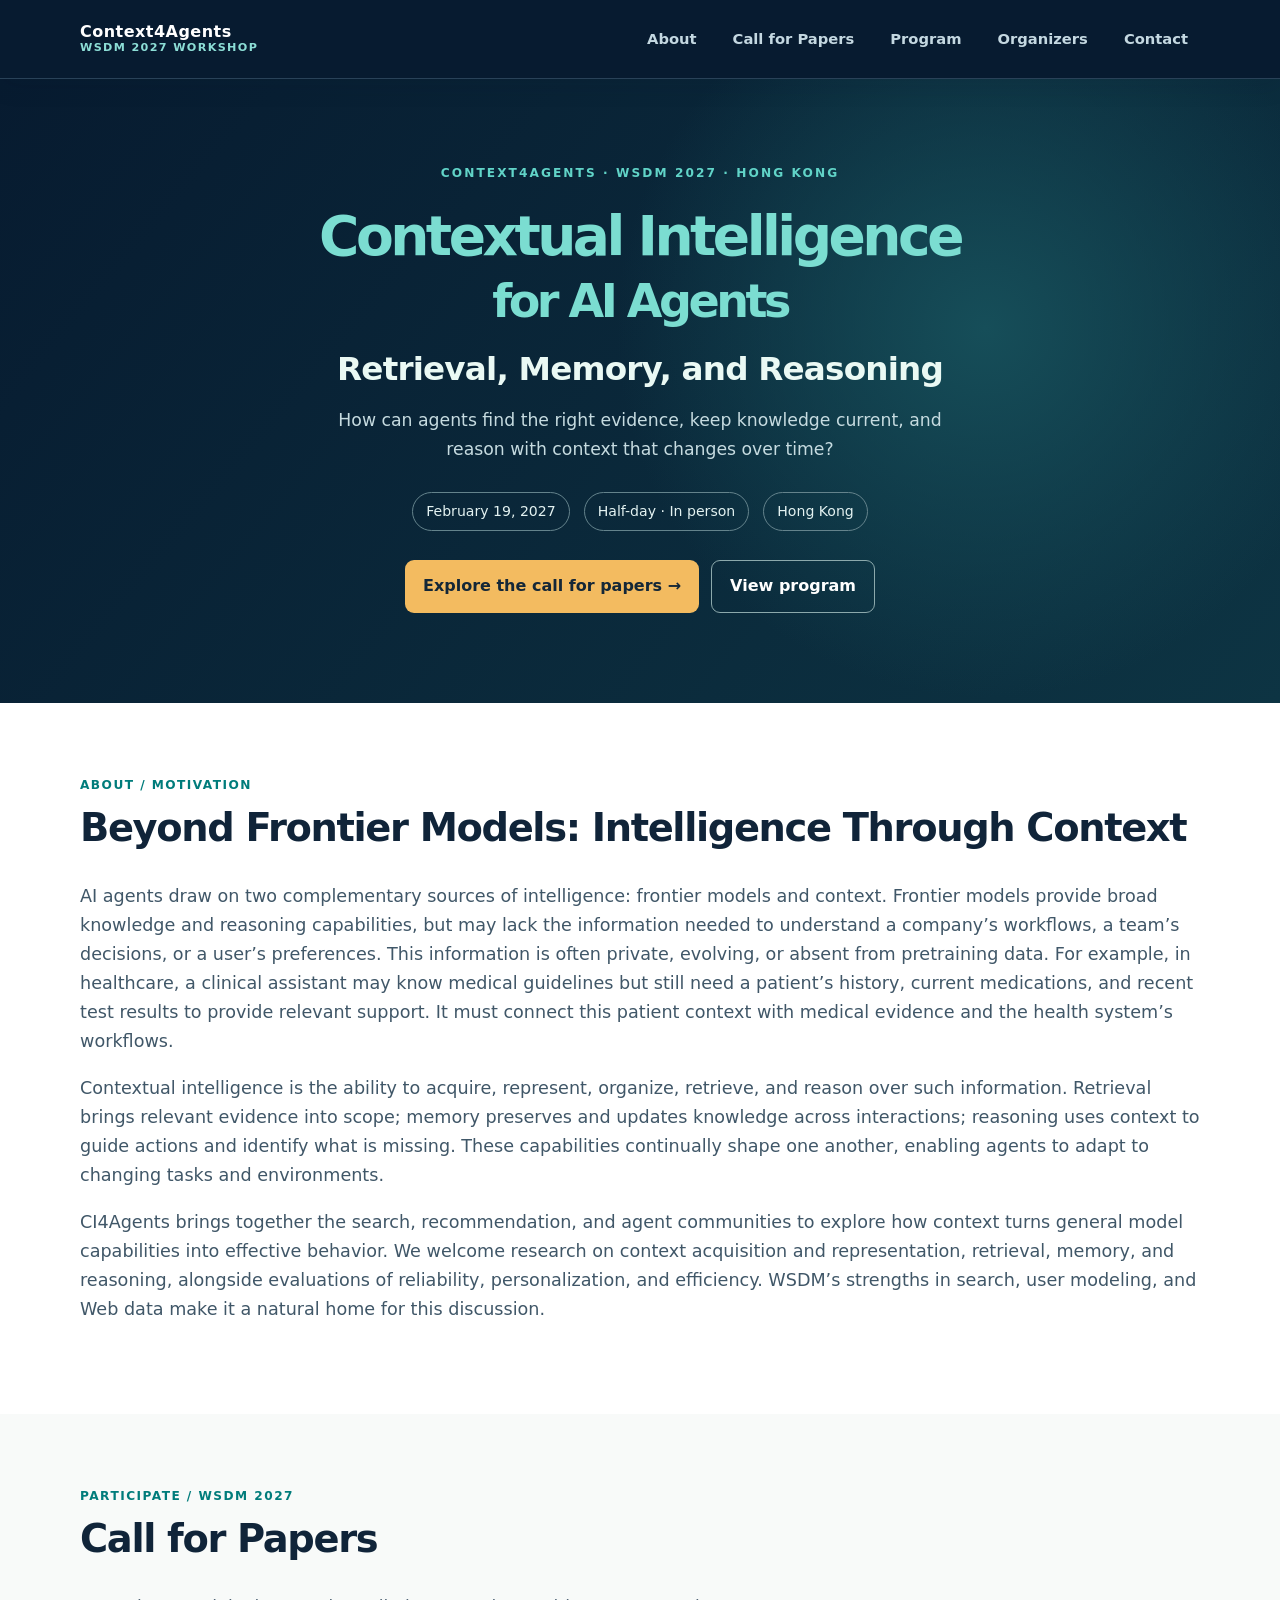
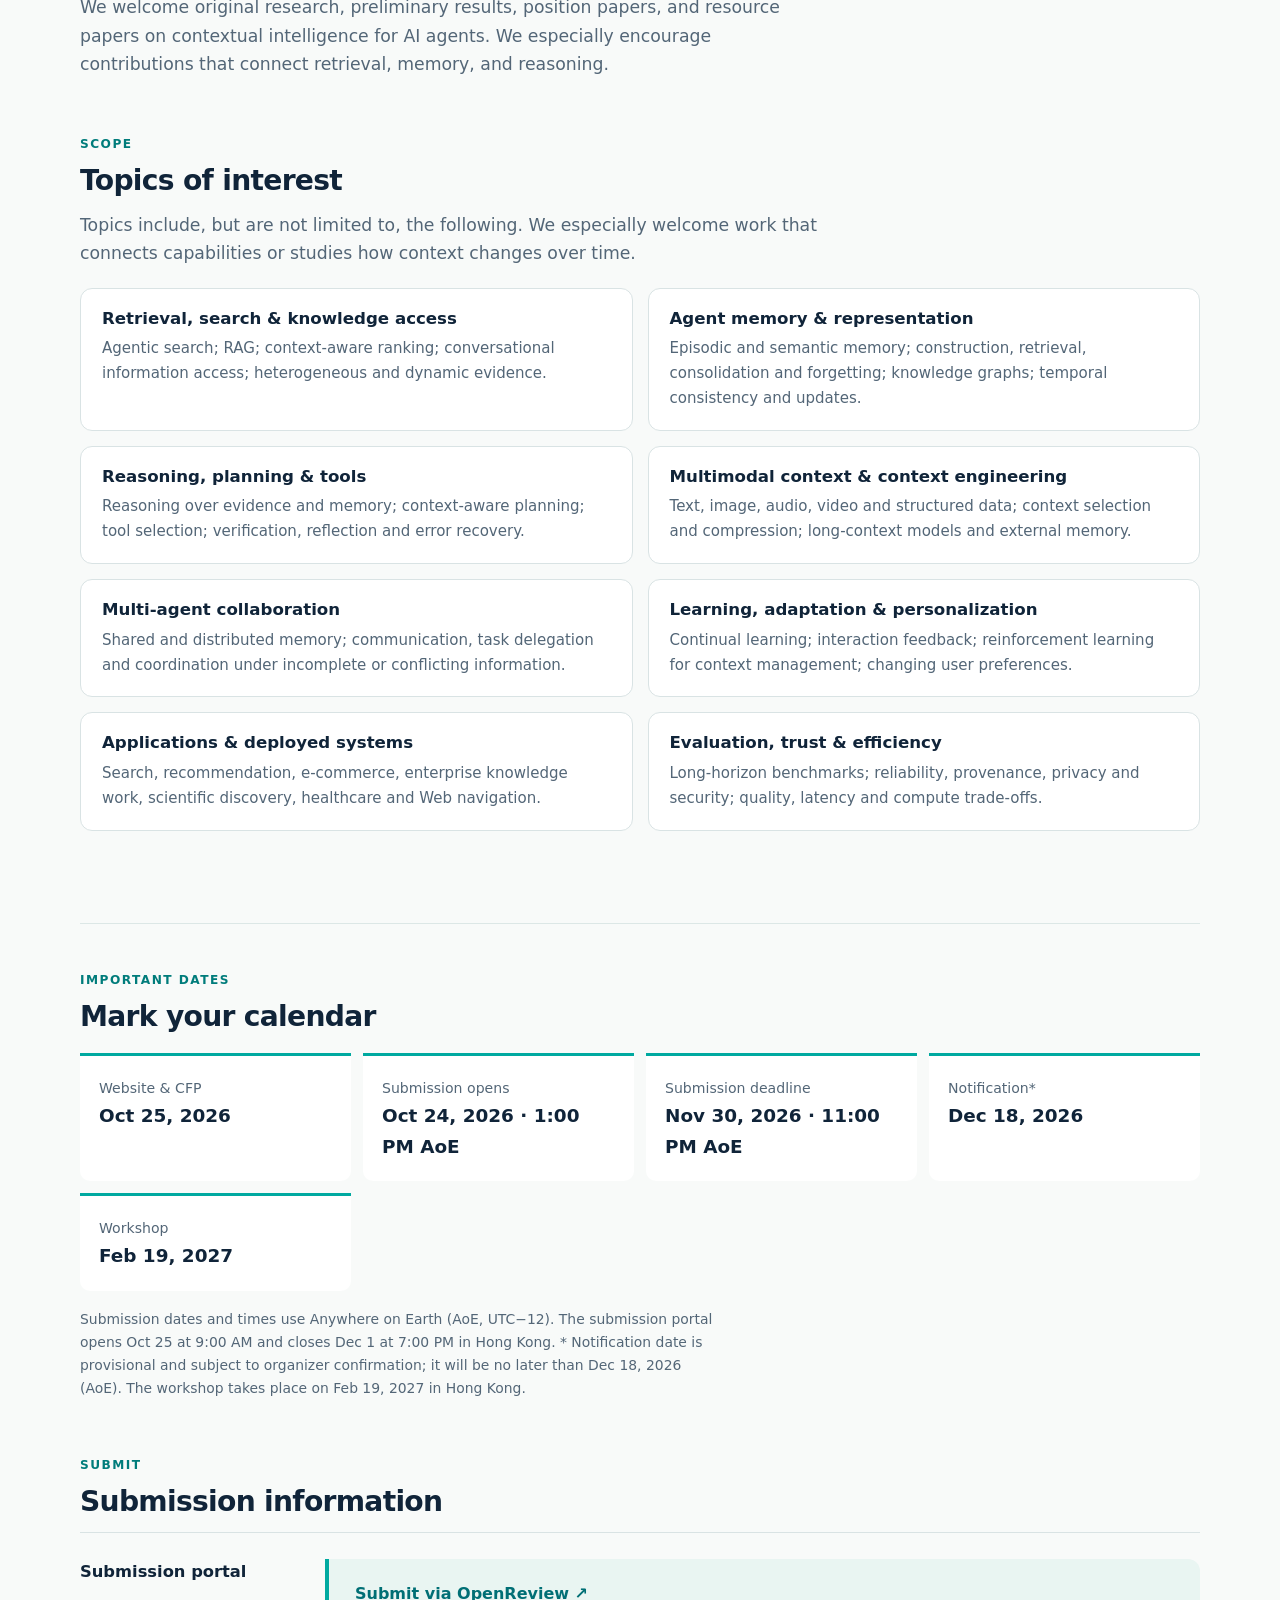
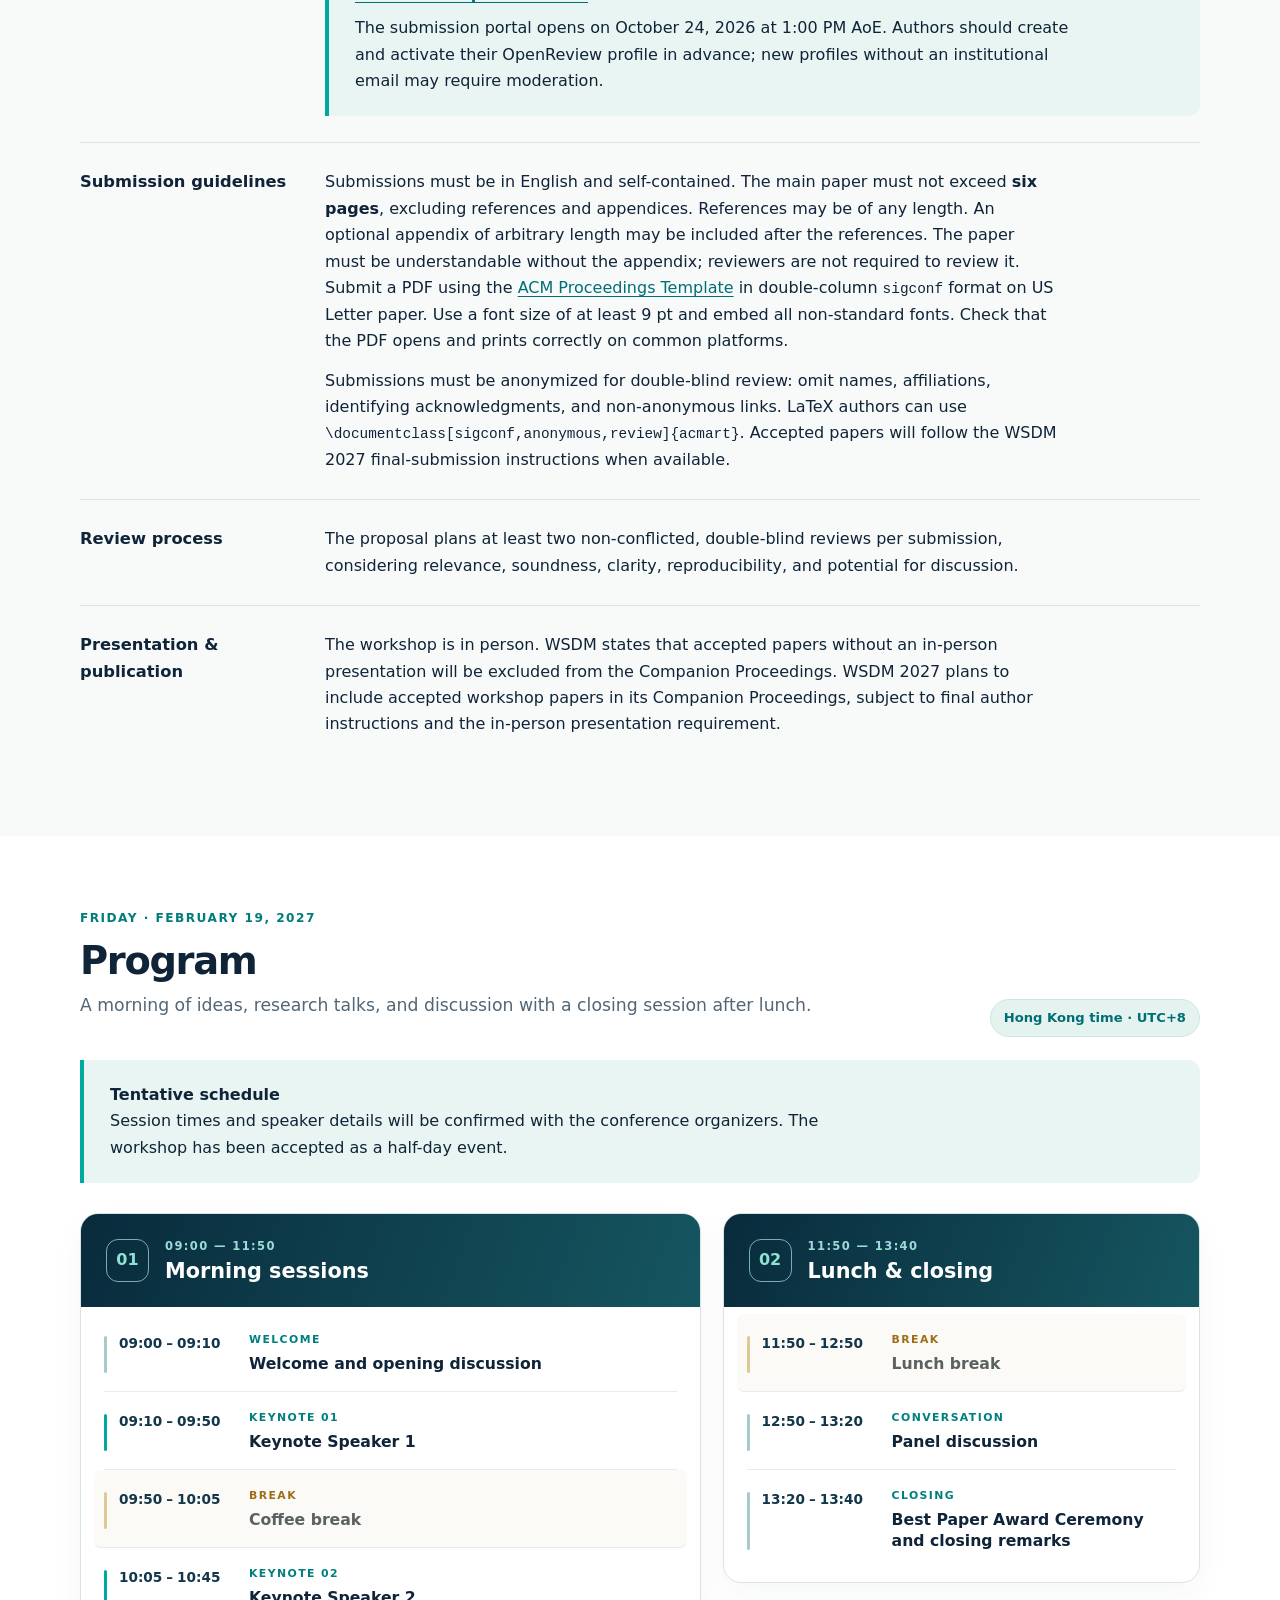
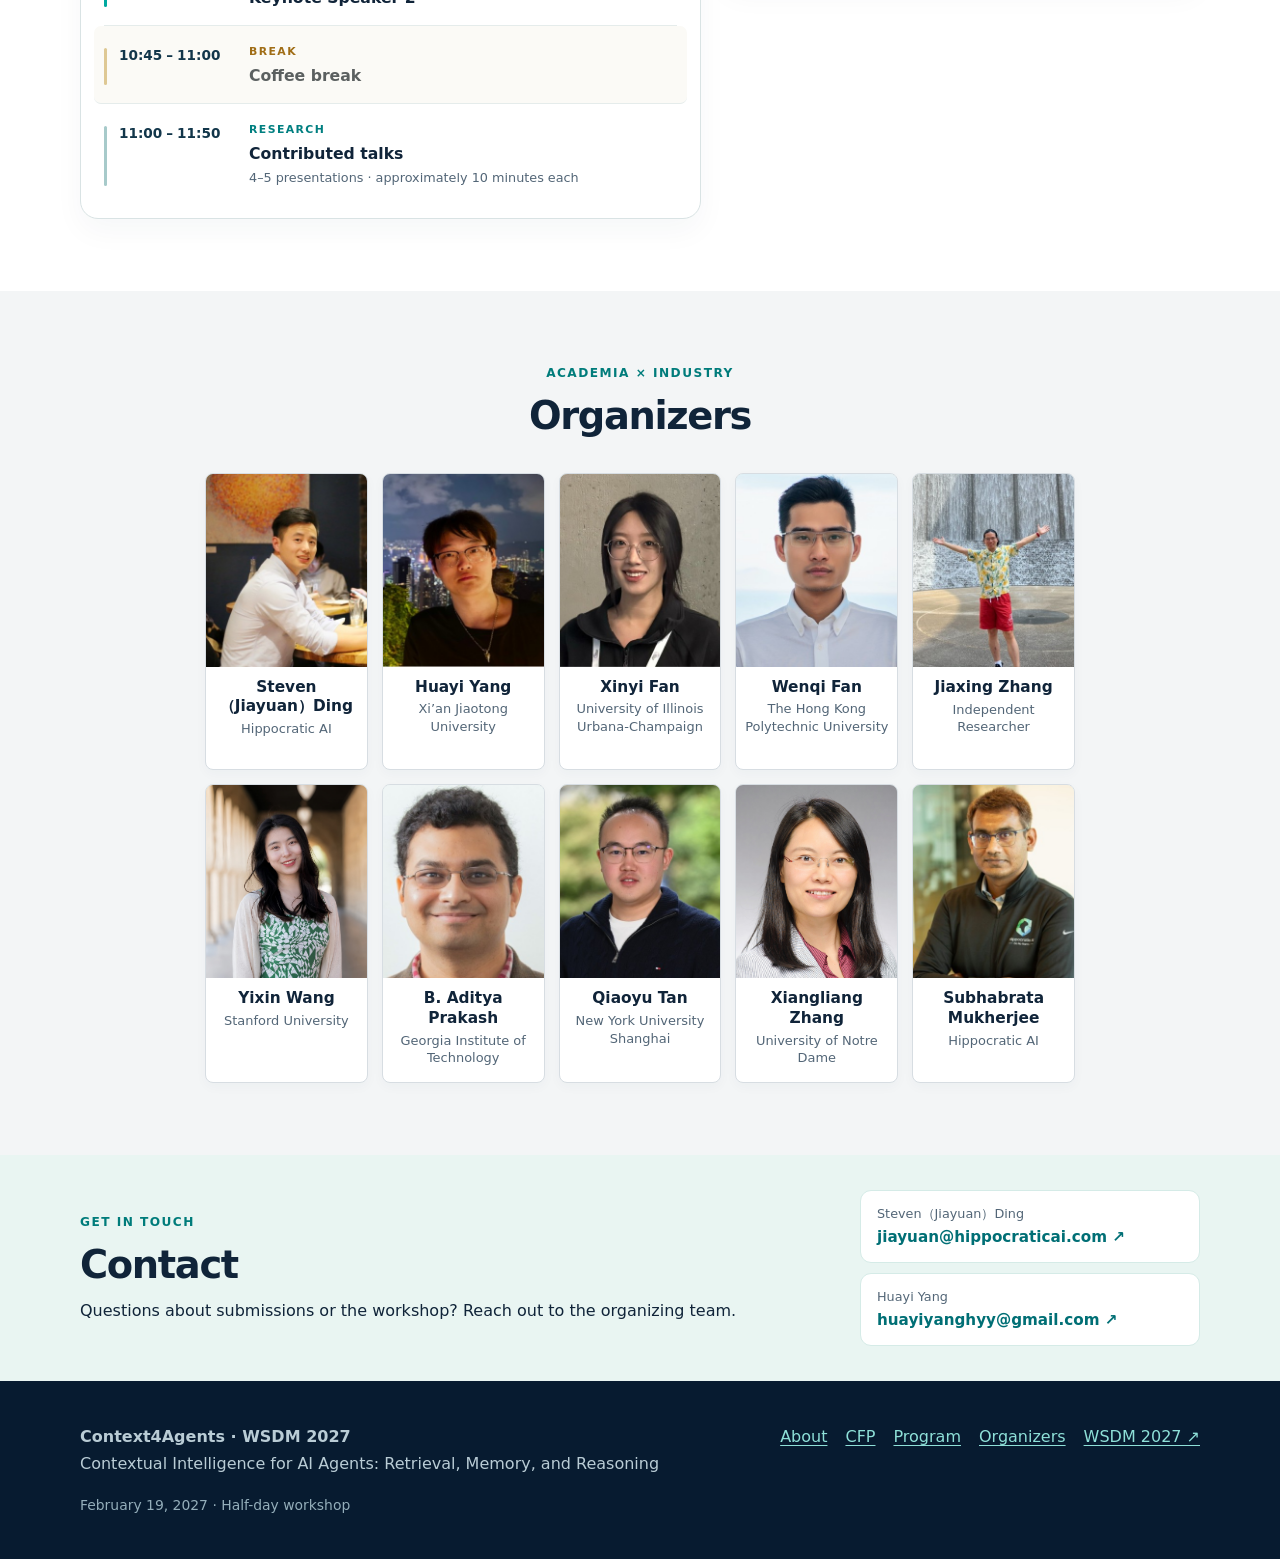
==== commit 8c9ab185: "Add initial WSDM 2027 workshop website" ====
--- a/index.html
+++ b/index.html
@@ -59,7 +59,10 @@
 <span>Website &amp; CFP</span><strong>Oct 25, 2026</strong>
 </div>
 <div class="date">
-<span>Submission deadline*</span><strong>Nov 30, 2026</strong>
+<span>Submission opens</span><strong>Oct 24, 2026 · 1:00 PM AoE</strong>
+</div>
+<div class="date">
+<span>Submission deadline</span><strong>Nov 30, 2026 · 11:00 PM AoE</strong>
 </div>
 <div class="date">
 <span>Notification*</span><strong>Dec 18, 2026</strong>
@@ -68,7 +71,7 @@
 <span>Workshop</span><strong>Feb 19, 2027</strong>
 </div>
 </div>
-<p class="fine">* Provisional workshop paper deadlines, subject to organizer confirmation; these are the latest dates permitted by the WSDM workshop timeline. Deadlines are 11:59 pm Anywhere on Earth (AoE). The workshop date is fixed.</p>
+<p class="fine">Submission dates and times use Anywhere on Earth (AoE, UTC−12). The submission portal opens Oct 25 at 9:00 AM and closes Dec 1 at 7:00 PM in Hong Kong. * Notification date is provisional and subject to organizer confirmation; it will be no later than Dec 18, 2026 (AoE). The workshop takes place on Feb 19, 2027 in Hong Kong.</p>
 </div>
 <div id="submission" class="subsection">
 <div class="kicker">Submit</div>
@@ -76,19 +79,19 @@
 <div class="details">
 <h4>Submission portal</h4>
 <div class="callout">
-<strong>Coming soon</strong><p>The workshop paper submission portal has not yet been provided. This page will be updated with the direct link when it opens.</p>
+<strong><a href="https://openreview.net/group?id=WSDM/2027/Workshop/Context4Agents">Submit via OpenReview ↗</a></strong><p>The submission portal opens on October 24, 2026 at 1:00 PM AoE. Authors should create and activate their OpenReview profile in advance; new profiles without an institutional email may require moderation.</p>
 </div>
 </div>
 <div class="details">
 <h4>Submission guidelines</h4>
 <div>
-<p>Submissions must be in English, self-contained, and no more than <strong>six pages total, including references and appendices</strong>. Submit a PDF using the <a href="https://www.acm.org/publications/proceedings-template">ACM Proceedings Template</a> in double-column <code>sigconf</code> format on US Letter paper. Use a font size of at least 9 pt and embed all non-standard fonts. Check that the PDF opens and prints correctly on common platforms.</p>
+<p>Submissions must be in English and self-contained. The main paper must not exceed <strong>six pages</strong>, excluding references and appendices. References may be of any length. An optional appendix of arbitrary length may be included after the references. The paper must be understandable without the appendix; reviewers are not required to review it. Submit a PDF using the <a href="https://www.acm.org/publications/proceedings-template">ACM Proceedings Template</a> in double-column <code>sigconf</code> format on US Letter paper. Use a font size of at least 9 pt and embed all non-standard fonts. Check that the PDF opens and prints correctly on common platforms.</p>
 <p>Submissions must be anonymized for double-blind review: omit names, affiliations, identifying acknowledgments, and non-anonymous links. LaTeX authors can use <code>\documentclass[sigconf,anonymous,review]{acmart}</code>. Accepted papers will follow the WSDM 2027 final-submission instructions when available.</p>
 </div>
 </div>
 <div class="details">
 <h4>Review process</h4>
-<p>The proposal plans at least two non-conflicted, double-blind reviews per submission, considering relevance, soundness, clarity, reproducibility, and potential for discussion. Final submission instructions will be posted before the portal opens.</p>
+<p>The proposal plans at least two non-conflicted, double-blind reviews per submission, considering relevance, soundness, clarity, reproducibility, and potential for discussion.</p>
 </div>
 <div class="details">
 <h4>Presentation &amp; publication</h4>
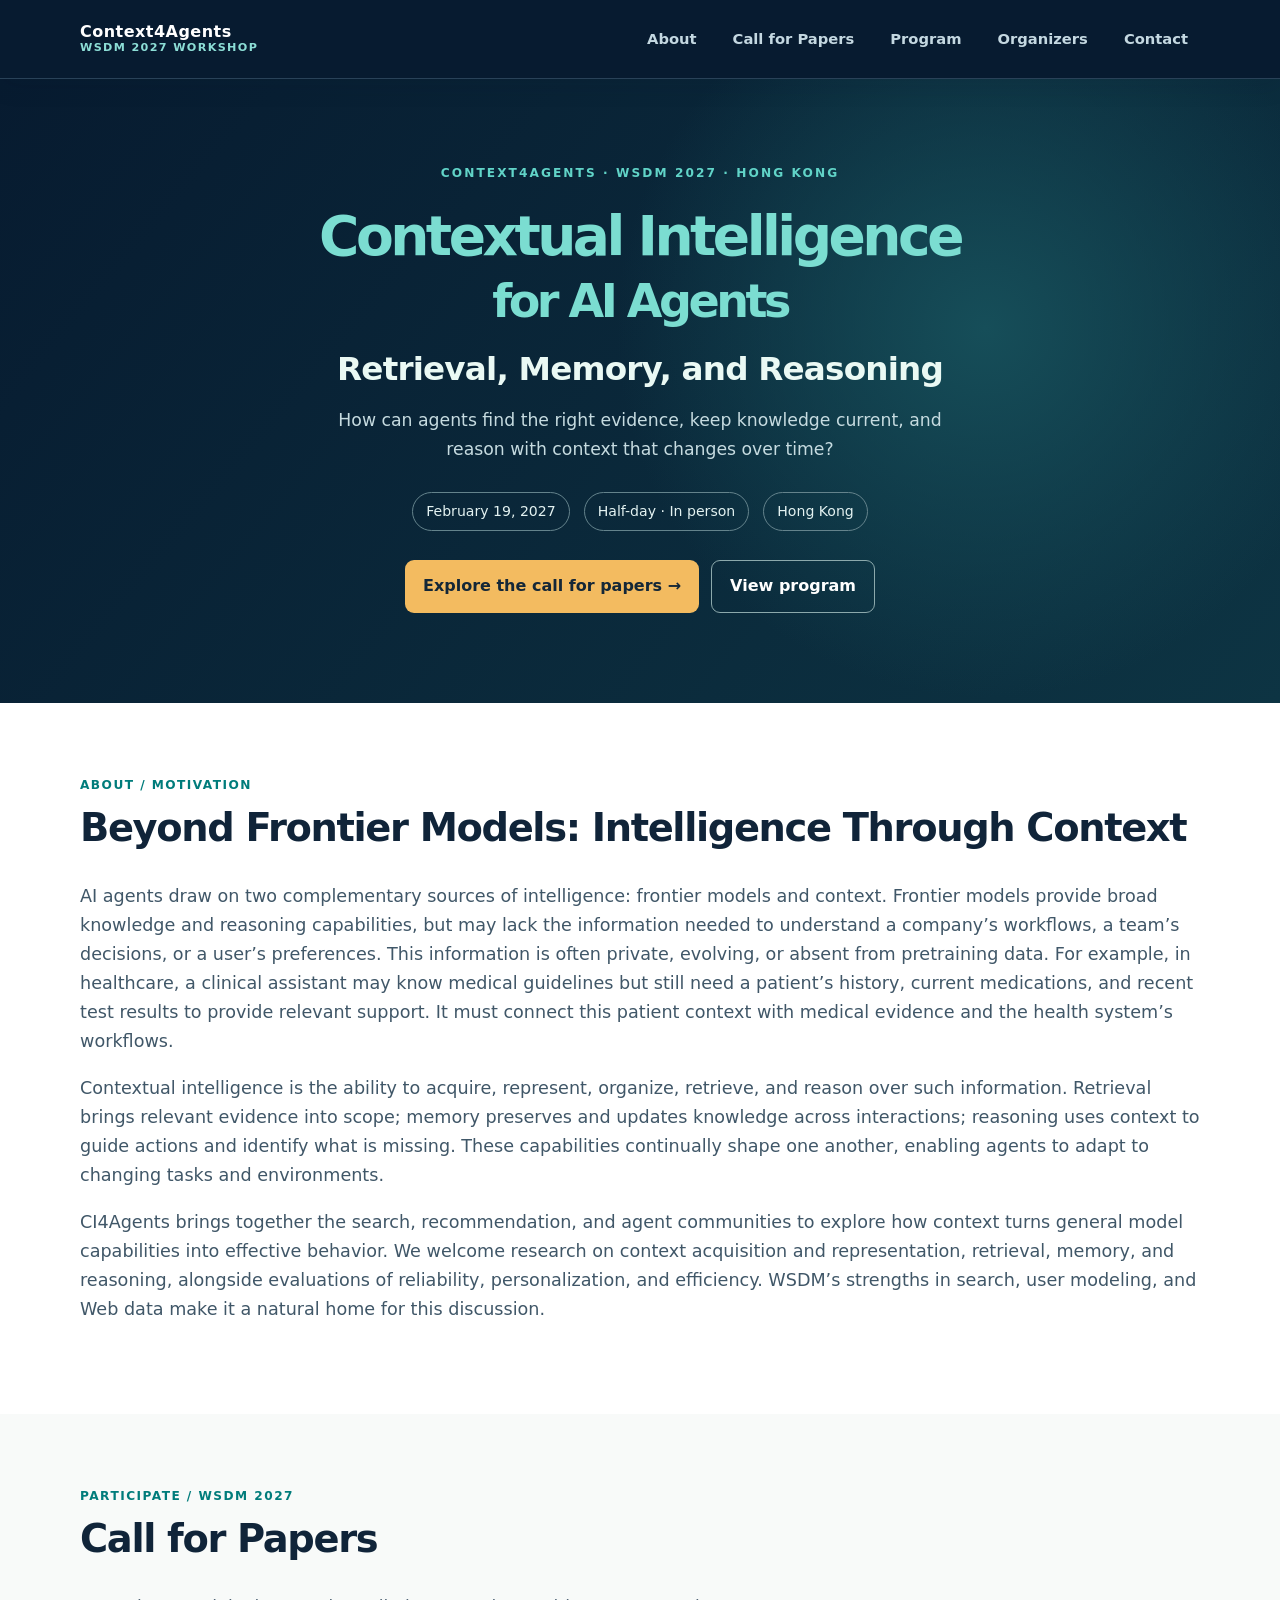
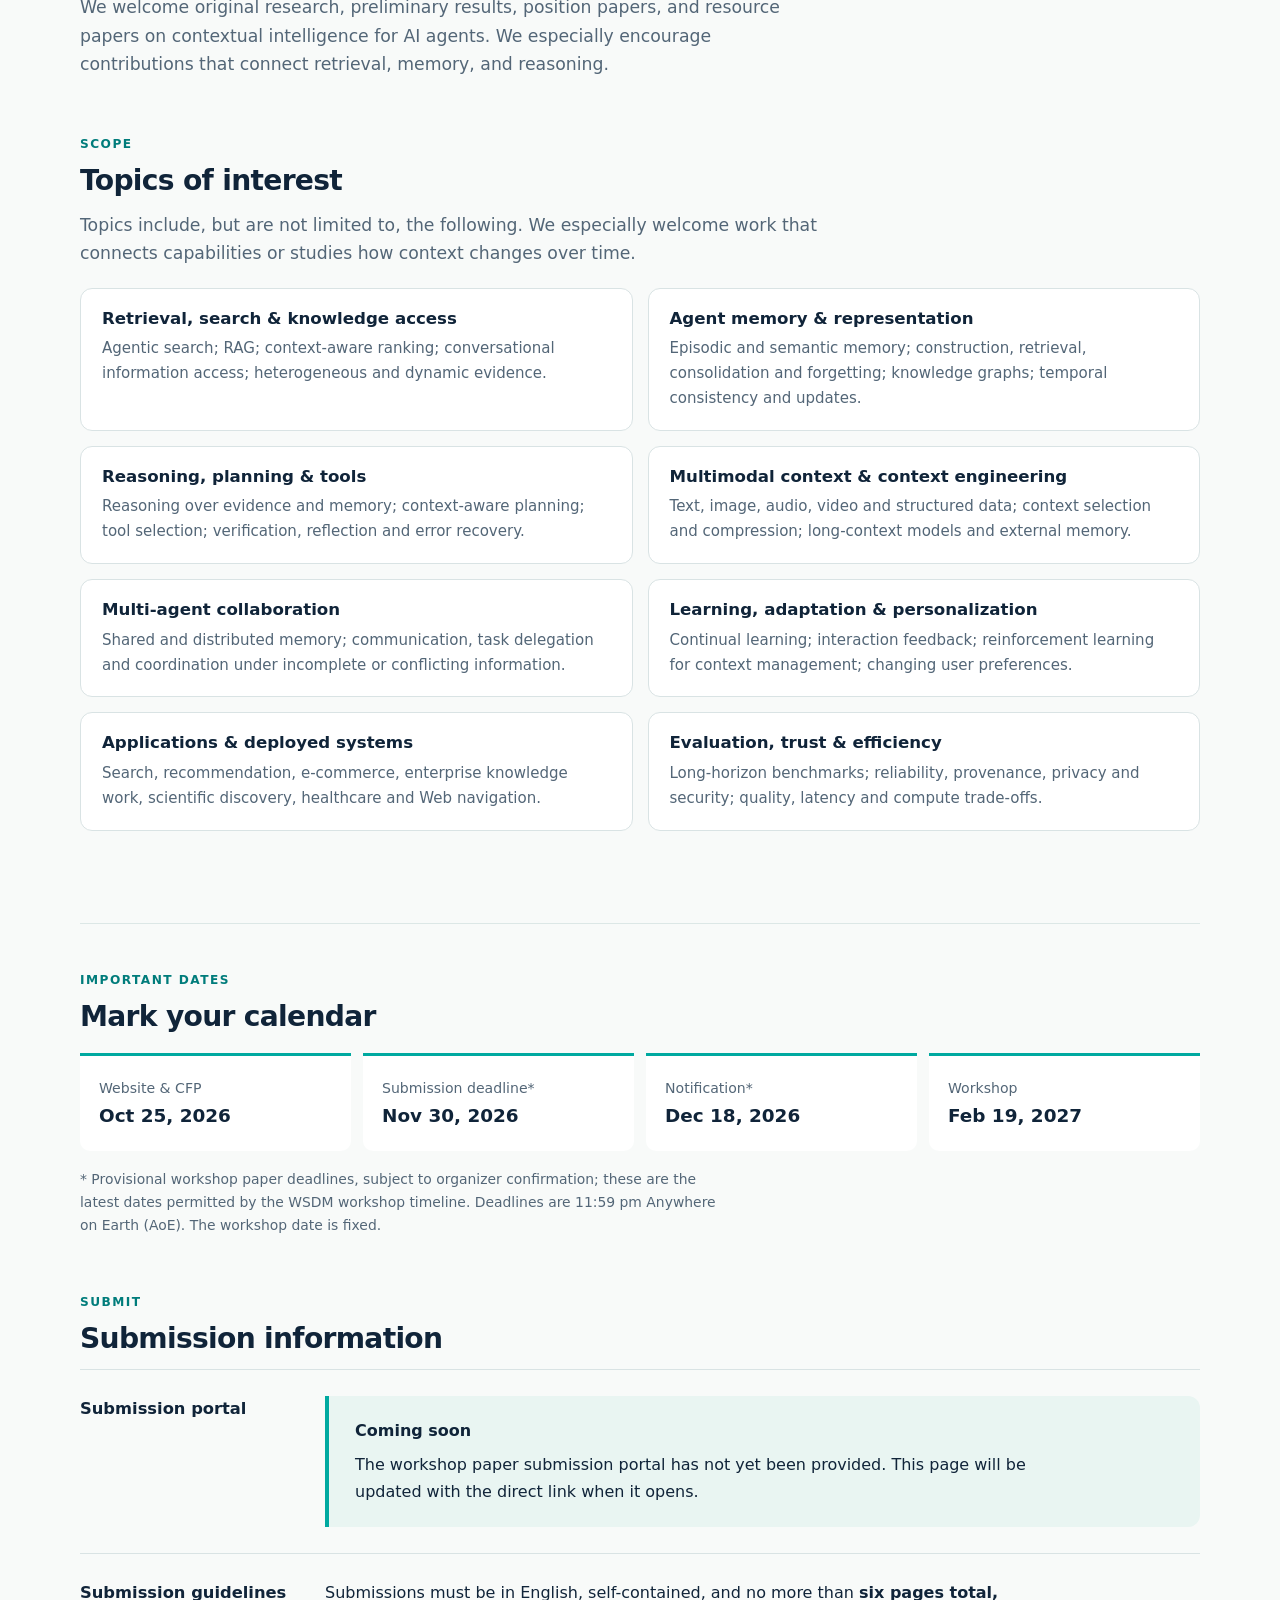
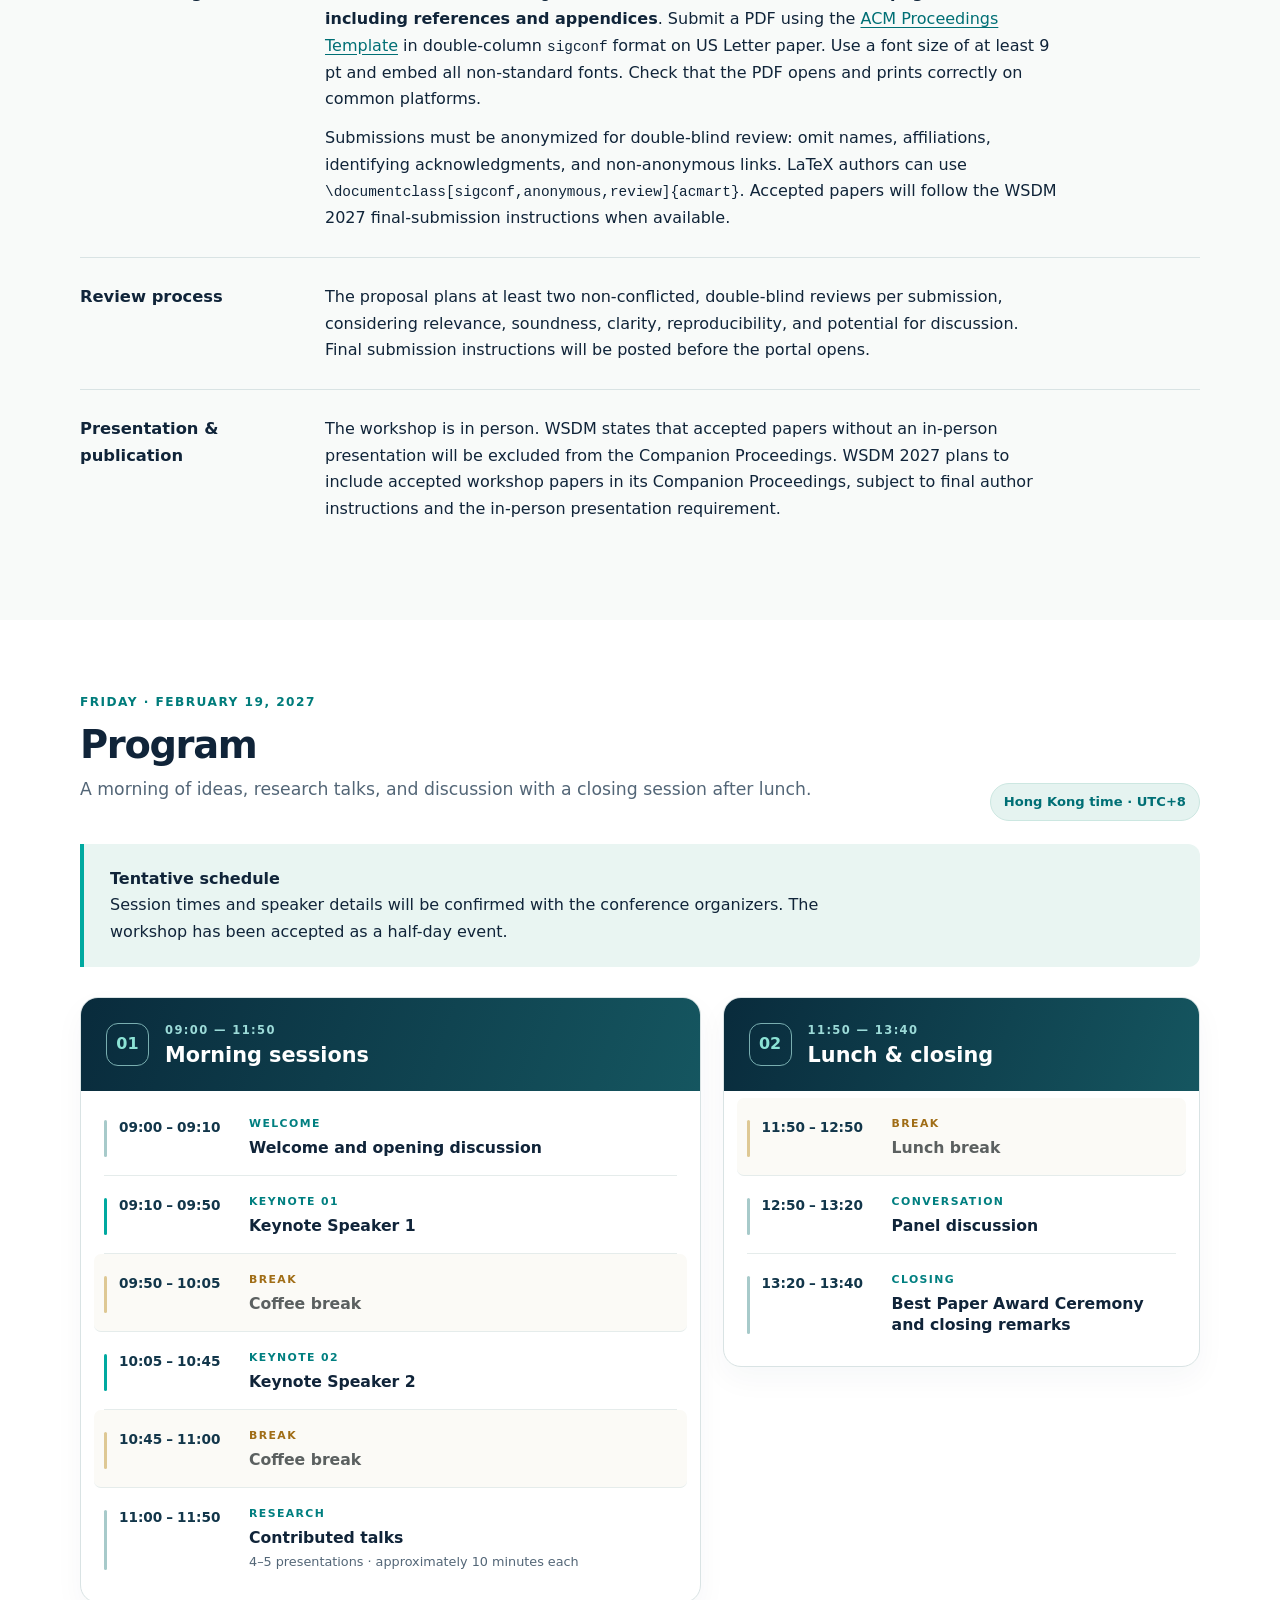
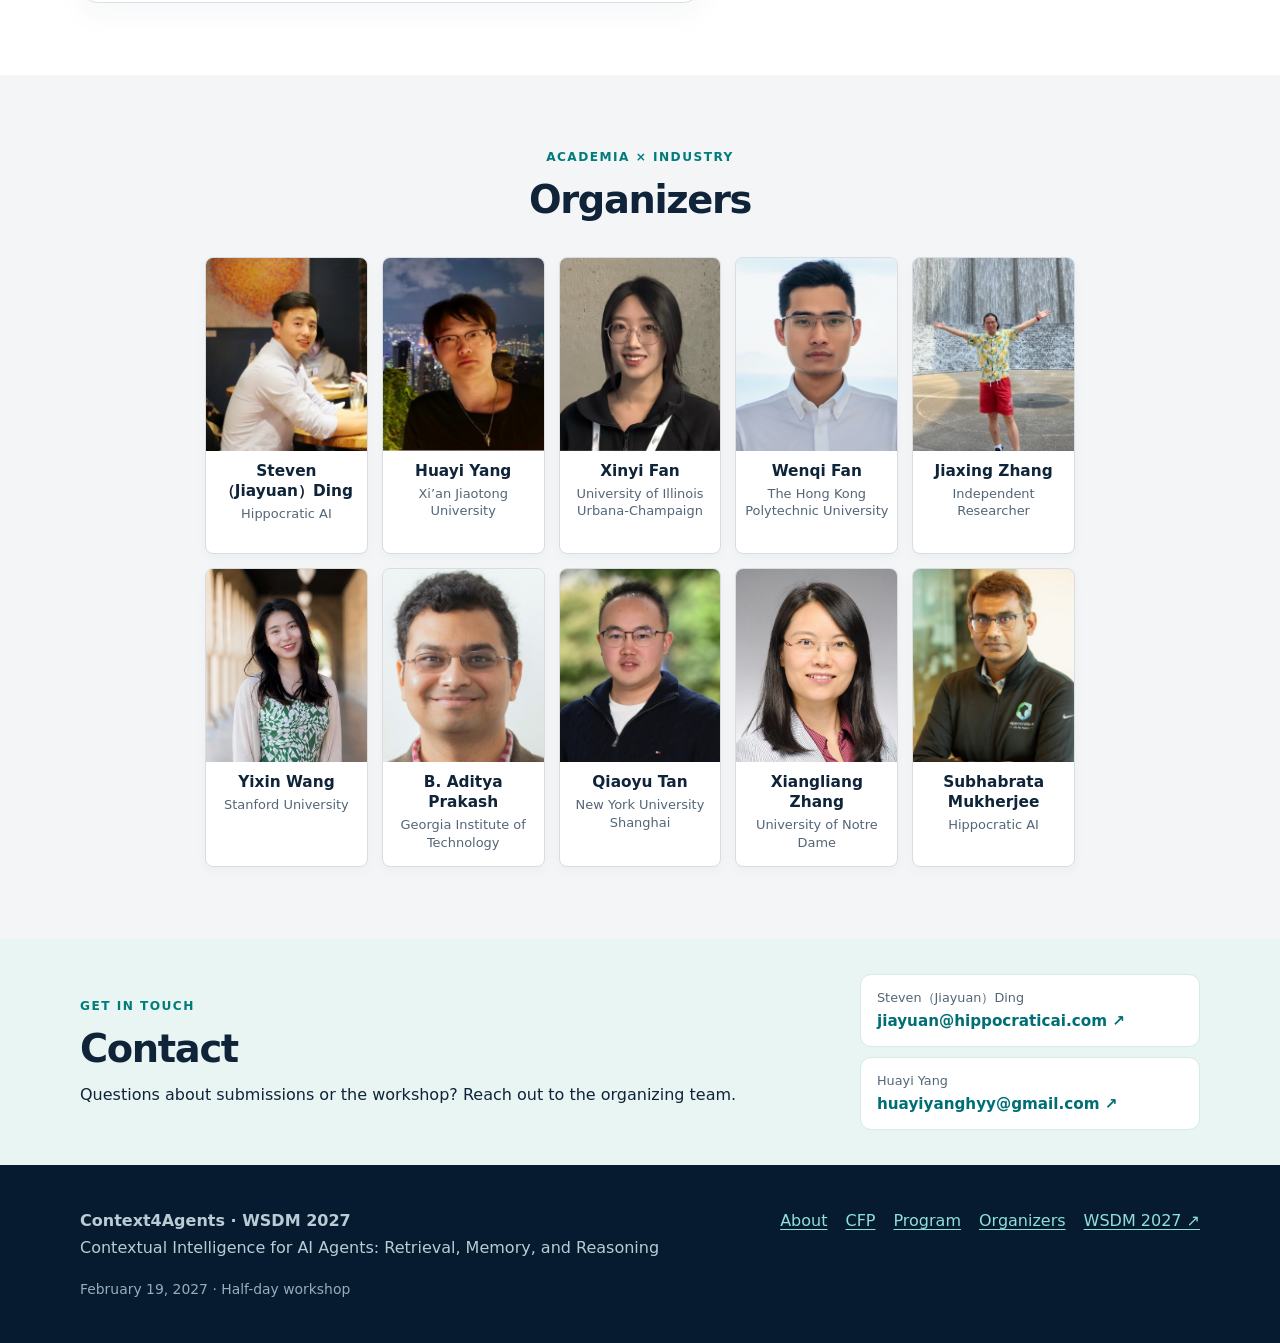
==== commit 09431b1e: "Add initial WSDM 2027 workshop website" ====
--- a/index.html
+++ b/index.html
@@ -59,10 +59,7 @@
 <span>Website &amp; CFP</span><strong>Oct 25, 2026</strong>
 </div>
 <div class="date">
-<span>Submission opens</span><strong>Oct 24, 2026 · 1:00 PM AoE</strong>
-</div>
-<div class="date">
-<span>Submission deadline</span><strong>Nov 30, 2026 · 11:00 PM AoE</strong>
+<span>Submission deadline*</span><strong>Nov 30, 2026</strong>
 </div>
 <div class="date">
 <span>Notification*</span><strong>Dec 18, 2026</strong>
@@ -71,7 +68,7 @@
 <span>Workshop</span><strong>Feb 19, 2027</strong>
 </div>
 </div>
-<p class="fine">Submission dates and times use Anywhere on Earth (AoE, UTC−12). The submission portal opens Oct 25 at 9:00 AM and closes Dec 1 at 7:00 PM in Hong Kong. * Notification date is provisional and subject to organizer confirmation; it will be no later than Dec 18, 2026 (AoE). The workshop takes place on Feb 19, 2027 in Hong Kong.</p>
+<p class="fine">* Provisional workshop paper deadlines, subject to organizer confirmation; these are the latest dates permitted by the WSDM workshop timeline. Deadlines are 11:59 pm Anywhere on Earth (AoE). The workshop date is fixed.</p>
 </div>
 <div id="submission" class="subsection">
 <div class="kicker">Submit</div>
@@ -79,19 +76,19 @@
 <div class="details">
 <h4>Submission portal</h4>
 <div class="callout">
-<strong><a href="https://openreview.net/group?id=WSDM/2027/Workshop/Context4Agents">Submit via OpenReview ↗</a></strong><p>The submission portal opens on October 24, 2026 at 1:00 PM AoE. Authors should create and activate their OpenReview profile in advance; new profiles without an institutional email may require moderation.</p>
+<strong>Coming soon</strong><p>The workshop paper submission portal has not yet been provided. This page will be updated with the direct link when it opens.</p>
 </div>
 </div>
 <div class="details">
 <h4>Submission guidelines</h4>
 <div>
-<p>Submissions must be in English and self-contained. The main paper must not exceed <strong>six pages</strong>, excluding references and appendices. References may be of any length. An optional appendix of arbitrary length may be included after the references. The paper must be understandable without the appendix; reviewers are not required to review it. Submit a PDF using the <a href="https://www.acm.org/publications/proceedings-template">ACM Proceedings Template</a> in double-column <code>sigconf</code> format on US Letter paper. Use a font size of at least 9 pt and embed all non-standard fonts. Check that the PDF opens and prints correctly on common platforms.</p>
+<p>Submissions must be in English, self-contained, and no more than <strong>six pages total, including references and appendices</strong>. Submit a PDF using the <a href="https://www.acm.org/publications/proceedings-template">ACM Proceedings Template</a> in double-column <code>sigconf</code> format on US Letter paper. Use a font size of at least 9 pt and embed all non-standard fonts. Check that the PDF opens and prints correctly on common platforms.</p>
 <p>Submissions must be anonymized for double-blind review: omit names, affiliations, identifying acknowledgments, and non-anonymous links. LaTeX authors can use <code>\documentclass[sigconf,anonymous,review]{acmart}</code>. Accepted papers will follow the WSDM 2027 final-submission instructions when available.</p>
 </div>
 </div>
 <div class="details">
 <h4>Review process</h4>
-<p>The proposal plans at least two non-conflicted, double-blind reviews per submission, considering relevance, soundness, clarity, reproducibility, and potential for discussion.</p>
+<p>The proposal plans at least two non-conflicted, double-blind reviews per submission, considering relevance, soundness, clarity, reproducibility, and potential for discussion. Final submission instructions will be posted before the portal opens.</p>
 </div>
 <div class="details">
 <h4>Presentation &amp; publication</h4>
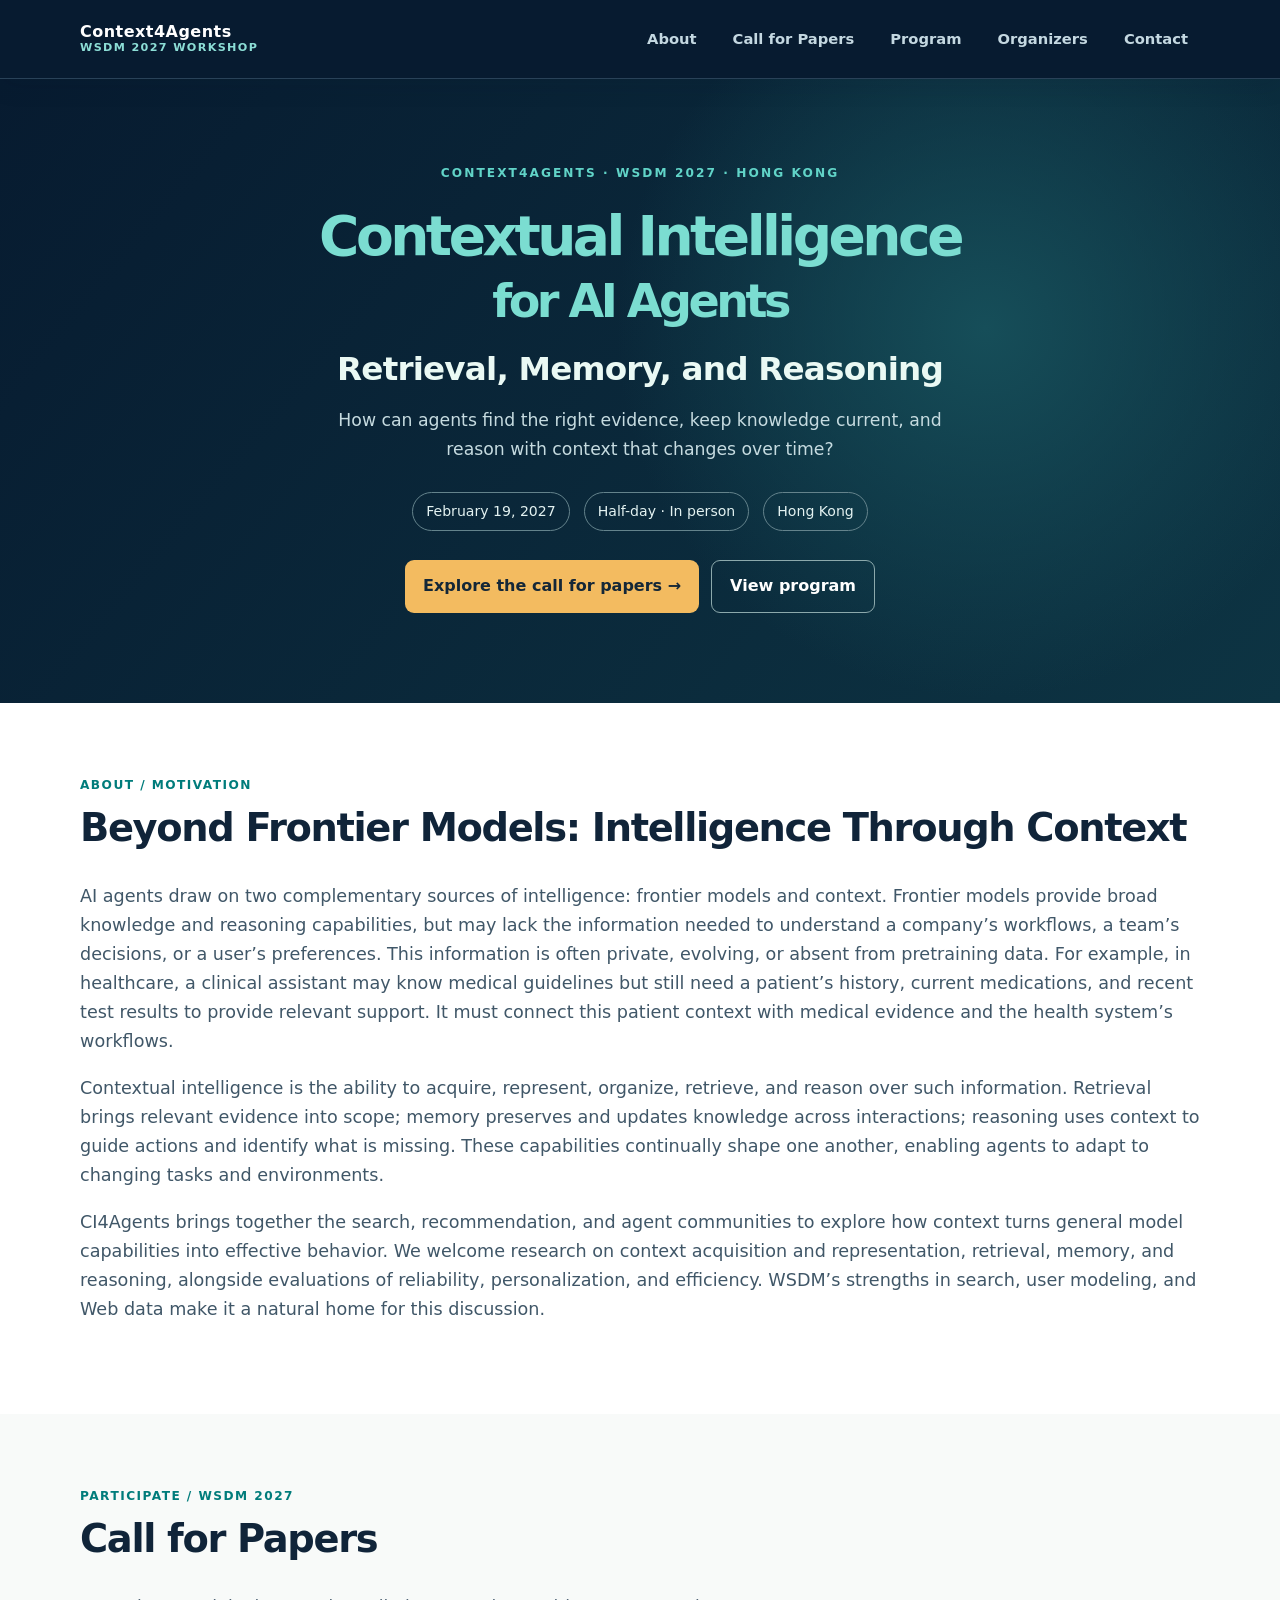
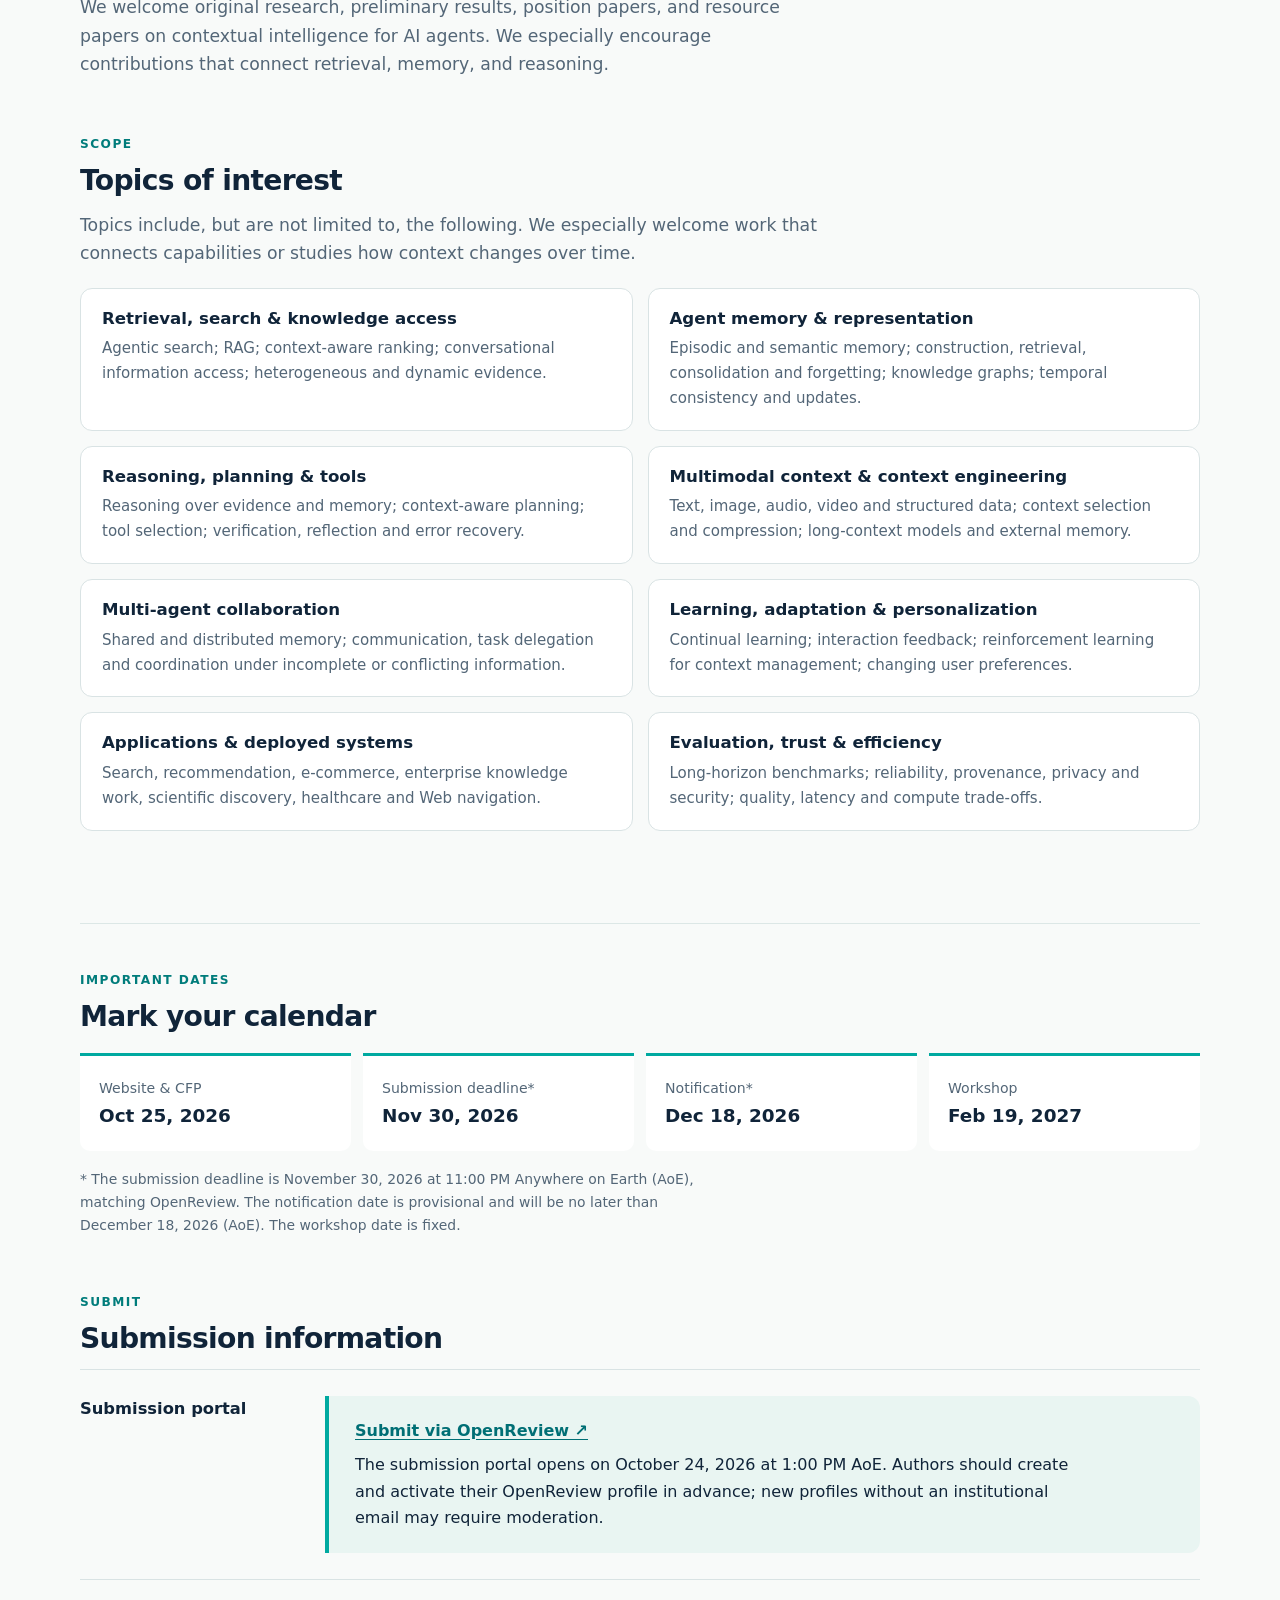
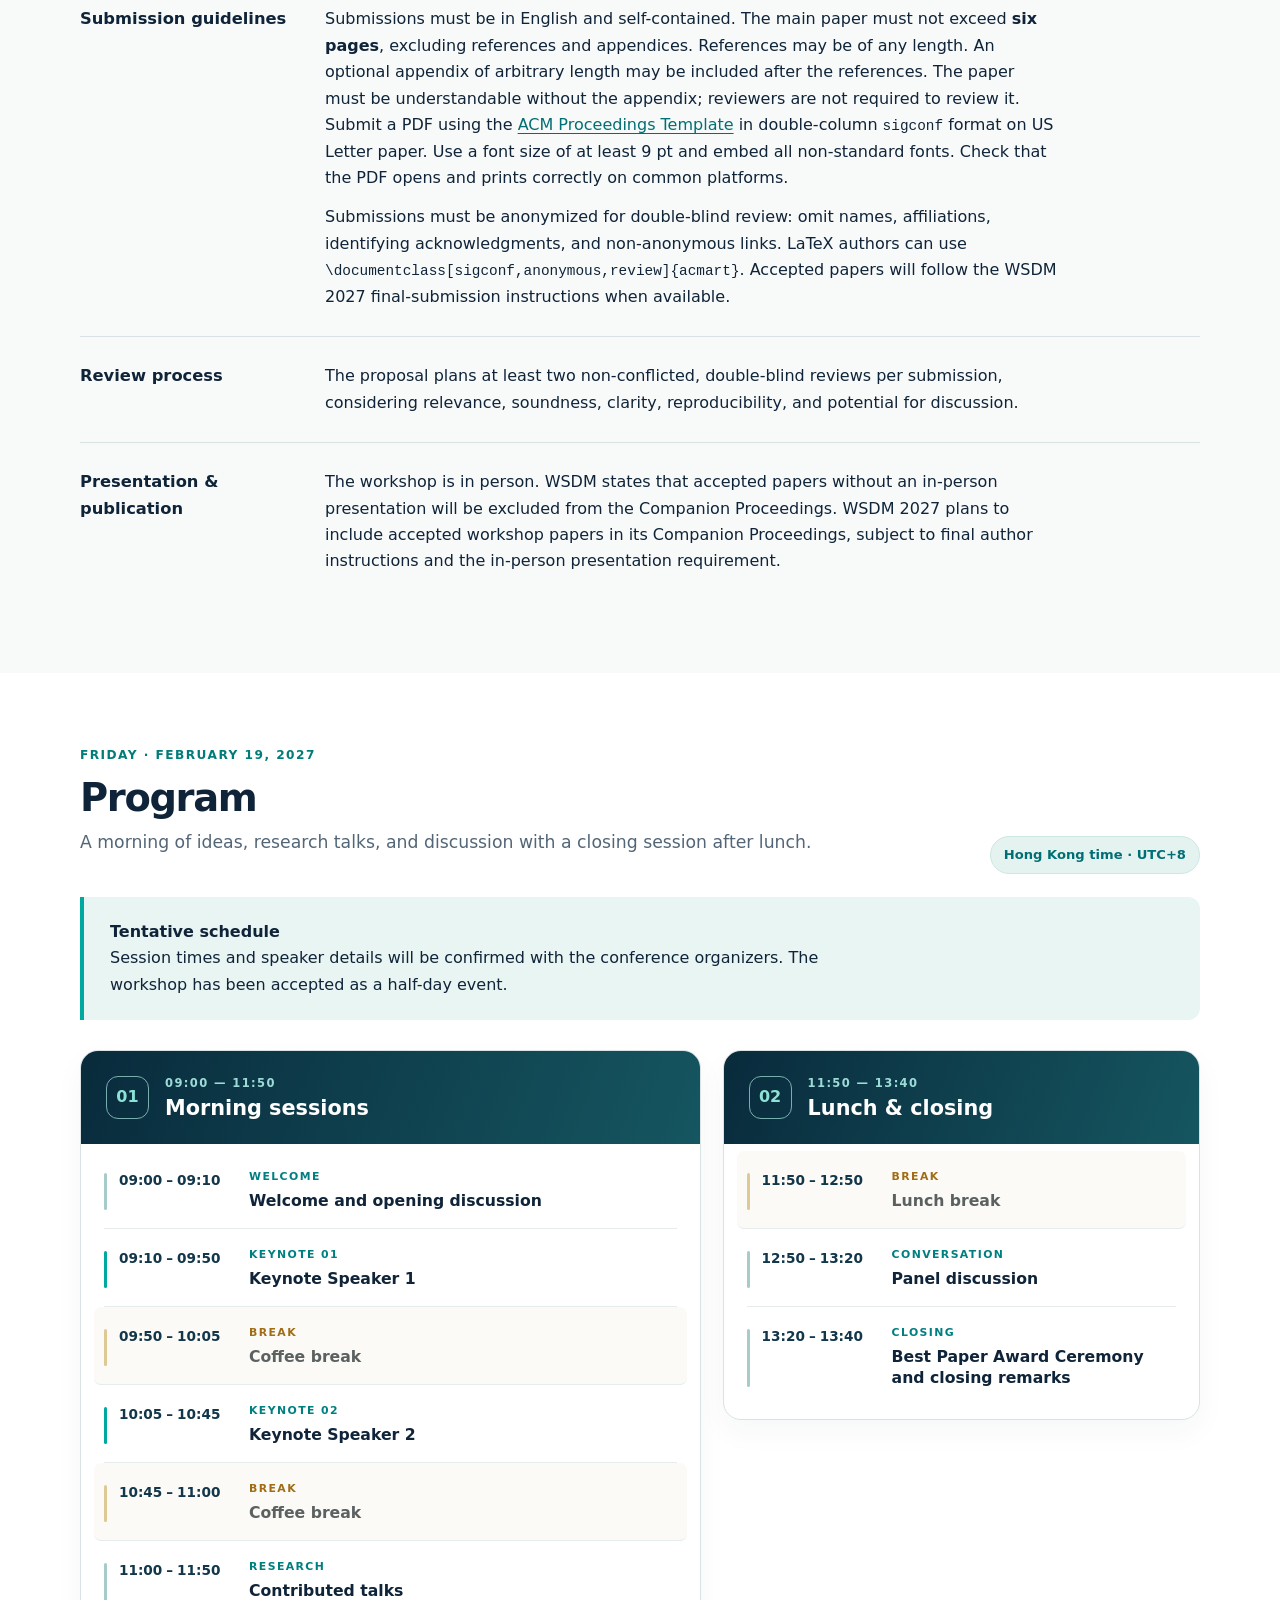
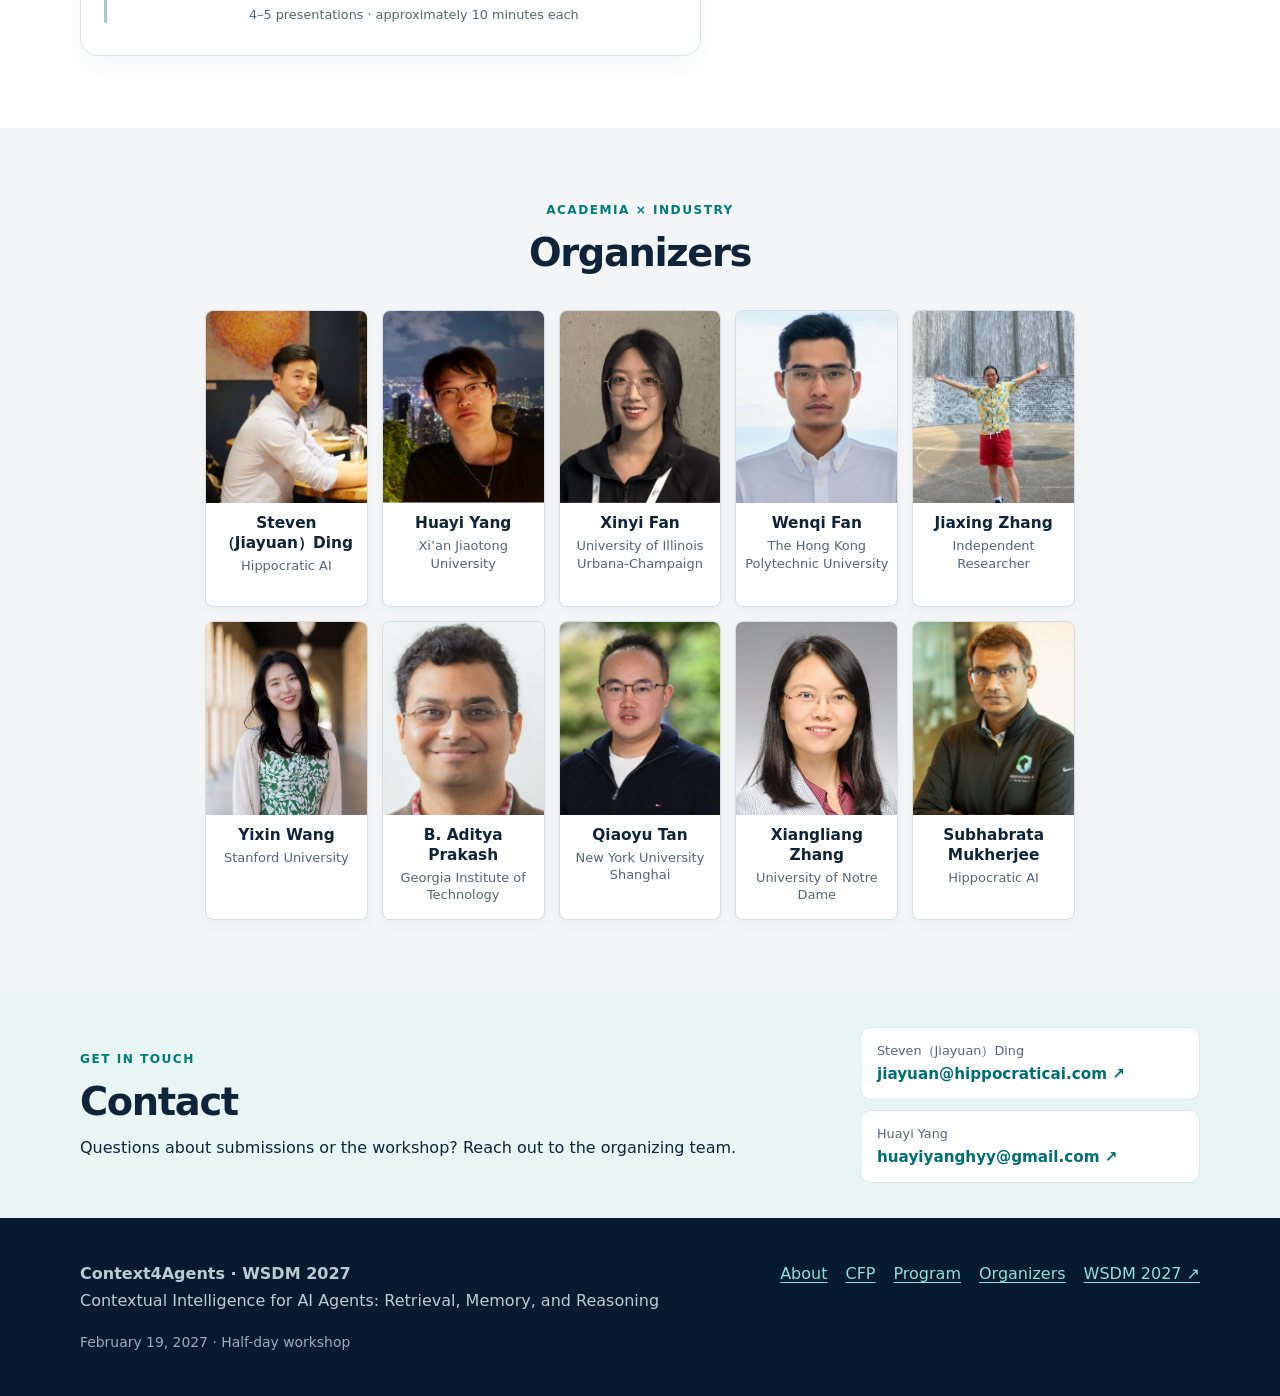
==== commit ee93f884: "Add initial WSDM 2027 workshop website" ====
--- a/index.html
+++ b/index.html
@@ -68,7 +68,7 @@
 <span>Workshop</span><strong>Feb 19, 2027</strong>
 </div>
 </div>
-<p class="fine">* Provisional workshop paper deadlines, subject to organizer confirmation; these are the latest dates permitted by the WSDM workshop timeline. Deadlines are 11:59 pm Anywhere on Earth (AoE). The workshop date is fixed.</p>
+<p class="fine">* The submission deadline is November 30, 2026 at 11:00 PM Anywhere on Earth (AoE), matching OpenReview. The notification date is provisional and will be no later than December 18, 2026 (AoE). The workshop date is fixed.</p>
 </div>
 <div id="submission" class="subsection">
 <div class="kicker">Submit</div>
@@ -76,19 +76,19 @@
 <div class="details">
 <h4>Submission portal</h4>
 <div class="callout">
-<strong>Coming soon</strong><p>The workshop paper submission portal has not yet been provided. This page will be updated with the direct link when it opens.</p>
+<strong><a href="https://openreview.net/group?id=WSDM/2027/Workshop/Context4Agents">Submit via OpenReview ↗</a></strong><p>The submission portal opens on October 24, 2026 at 1:00 PM AoE. Authors should create and activate their OpenReview profile in advance; new profiles without an institutional email may require moderation.</p>
 </div>
 </div>
 <div class="details">
 <h4>Submission guidelines</h4>
 <div>
-<p>Submissions must be in English, self-contained, and no more than <strong>six pages total, including references and appendices</strong>. Submit a PDF using the <a href="https://www.acm.org/publications/proceedings-template">ACM Proceedings Template</a> in double-column <code>sigconf</code> format on US Letter paper. Use a font size of at least 9 pt and embed all non-standard fonts. Check that the PDF opens and prints correctly on common platforms.</p>
+<p>Submissions must be in English and self-contained. The main paper must not exceed <strong>six pages</strong>, excluding references and appendices. References may be of any length. An optional appendix of arbitrary length may be included after the references. The paper must be understandable without the appendix; reviewers are not required to review it. Submit a PDF using the <a href="https://www.acm.org/publications/proceedings-template">ACM Proceedings Template</a> in double-column <code>sigconf</code> format on US Letter paper. Use a font size of at least 9 pt and embed all non-standard fonts. Check that the PDF opens and prints correctly on common platforms.</p>
 <p>Submissions must be anonymized for double-blind review: omit names, affiliations, identifying acknowledgments, and non-anonymous links. LaTeX authors can use <code>\documentclass[sigconf,anonymous,review]{acmart}</code>. Accepted papers will follow the WSDM 2027 final-submission instructions when available.</p>
 </div>
 </div>
 <div class="details">
 <h4>Review process</h4>
-<p>The proposal plans at least two non-conflicted, double-blind reviews per submission, considering relevance, soundness, clarity, reproducibility, and potential for discussion. Final submission instructions will be posted before the portal opens.</p>
+<p>The proposal plans at least two non-conflicted, double-blind reviews per submission, considering relevance, soundness, clarity, reproducibility, and potential for discussion.</p>
 </div>
 <div class="details">
 <h4>Presentation &amp; publication</h4>
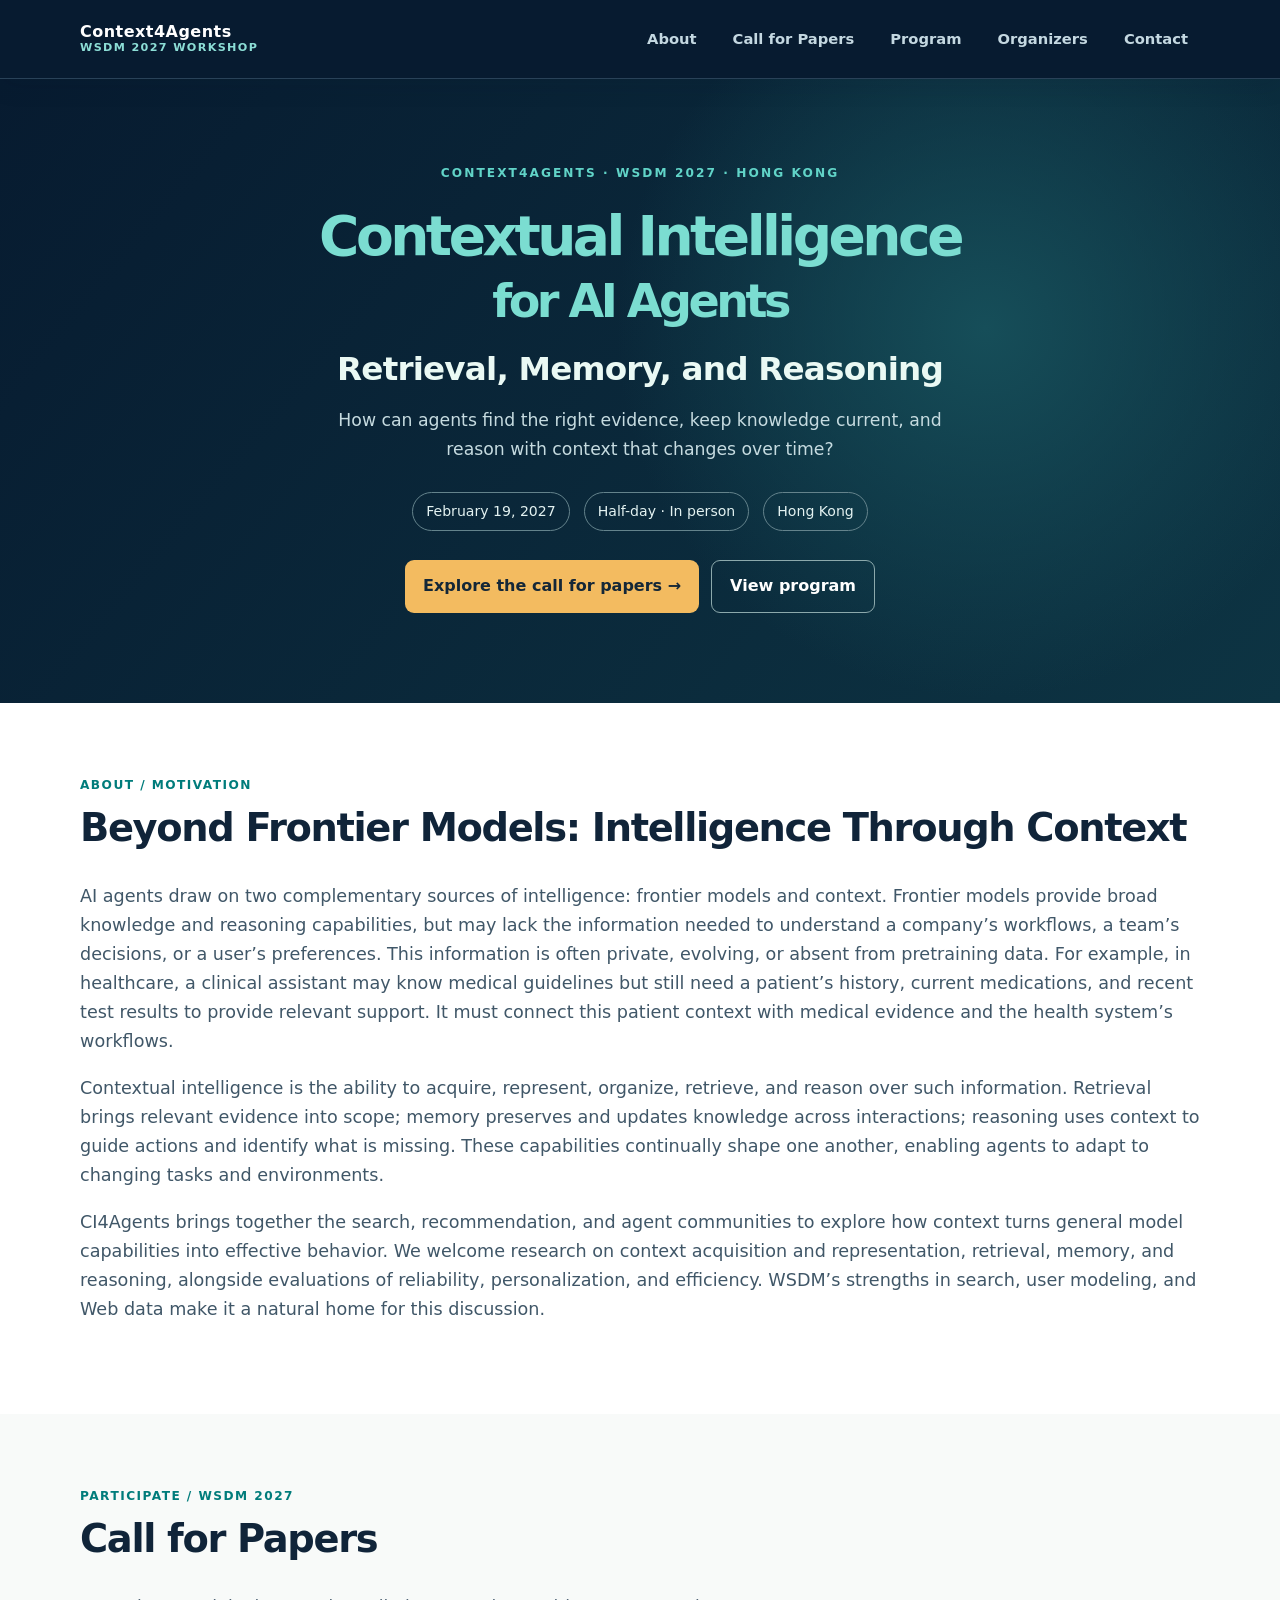
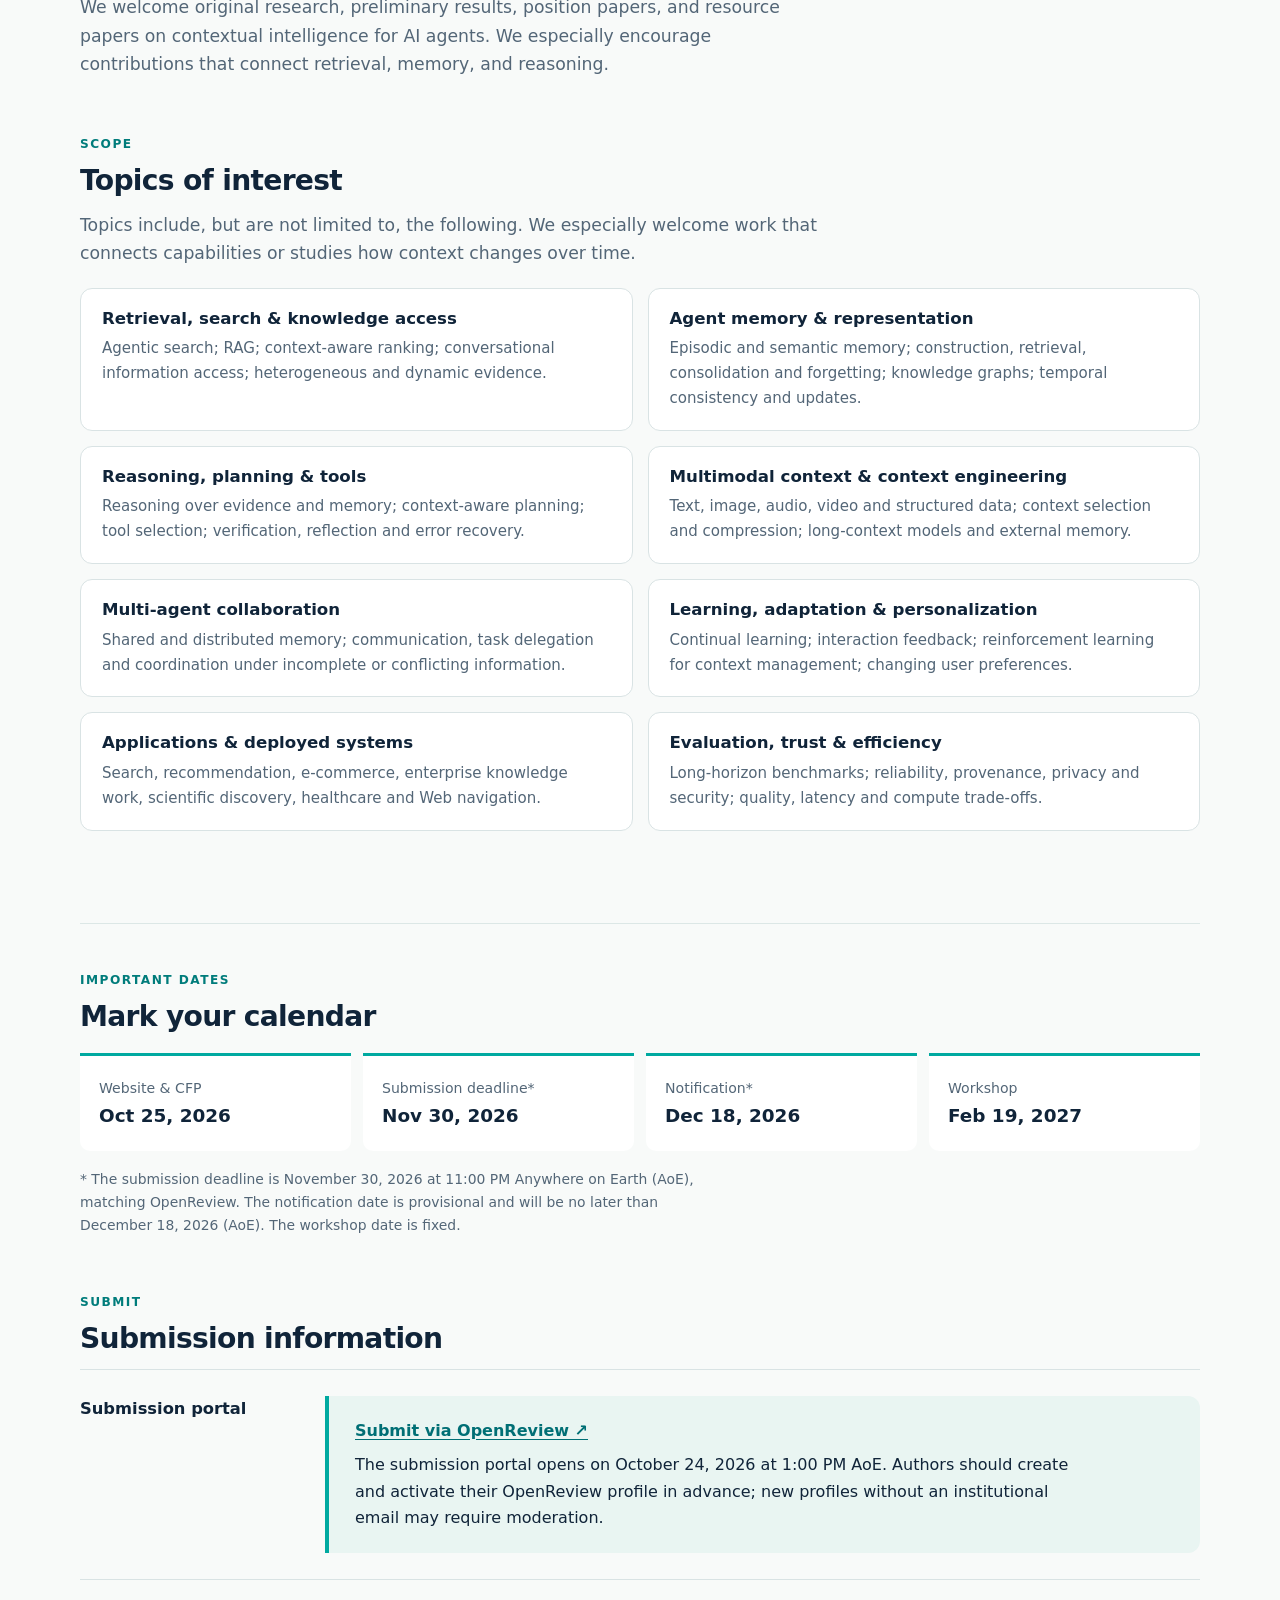
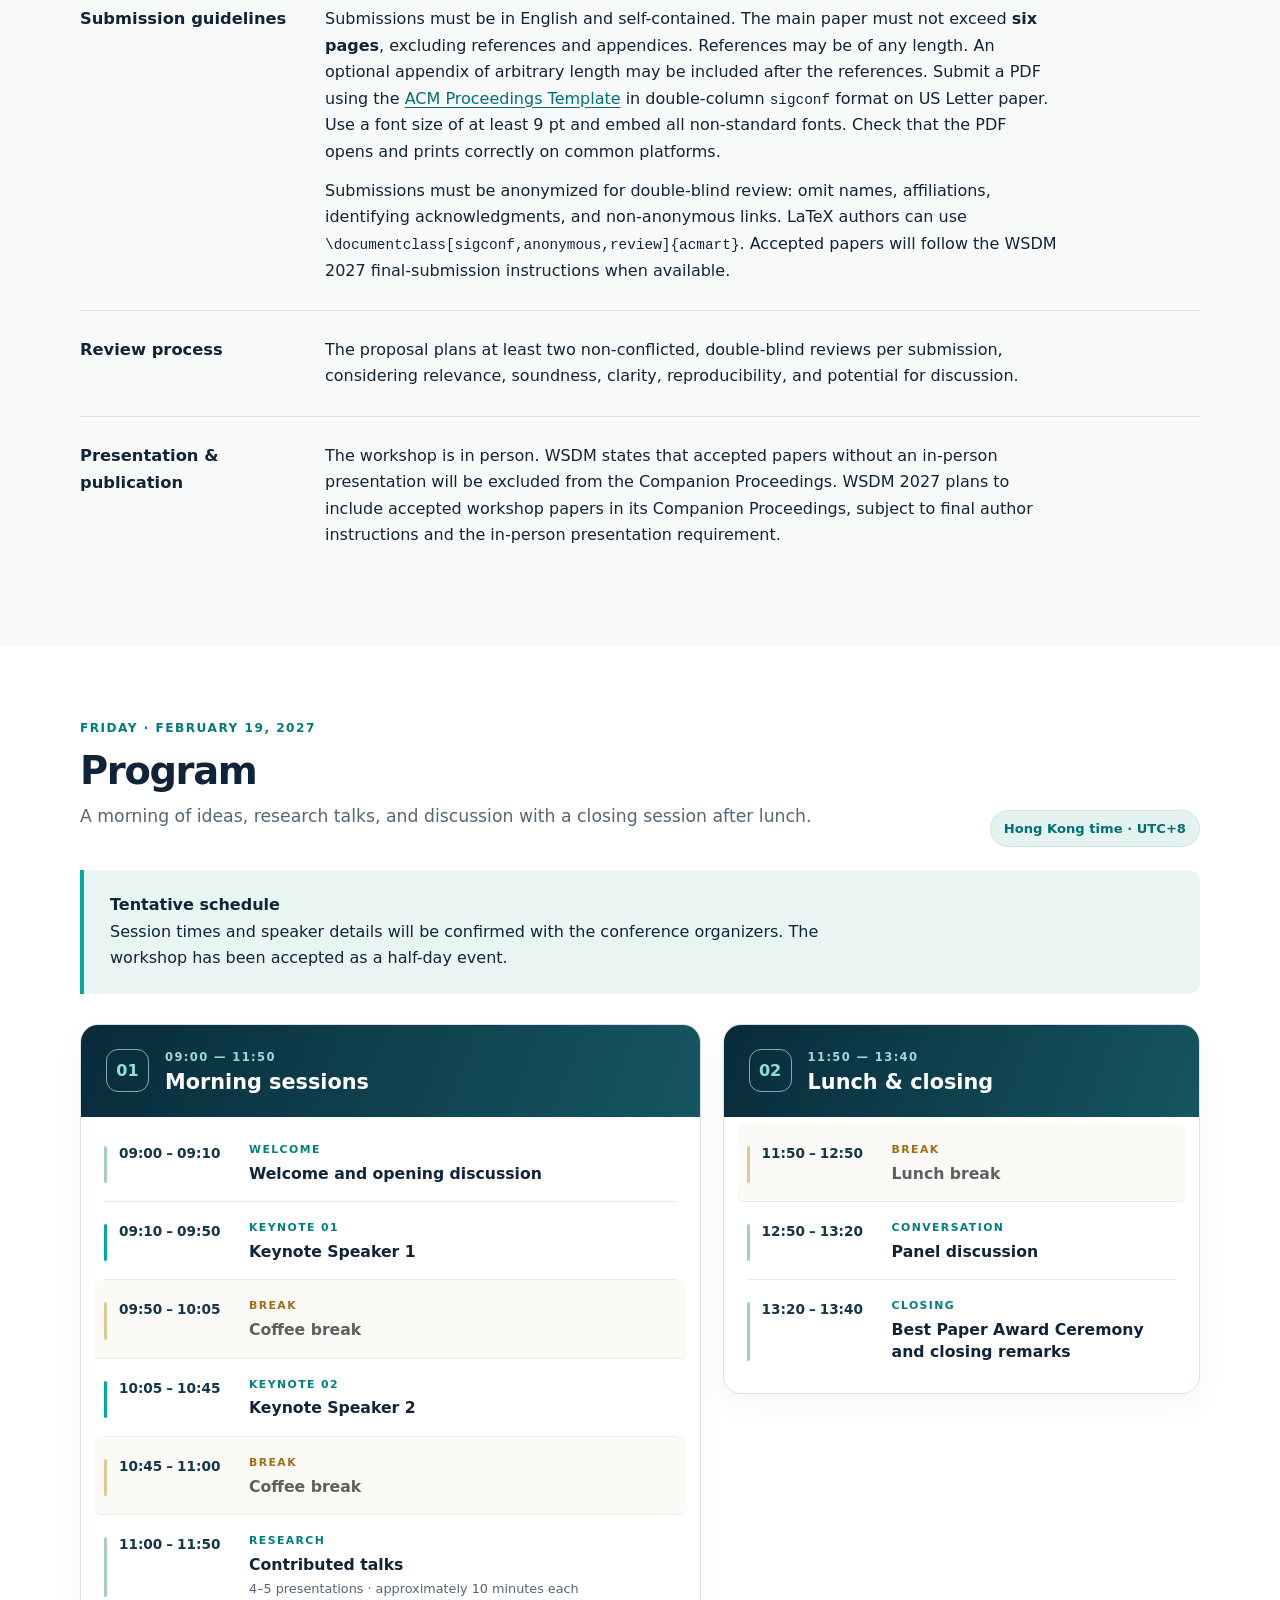
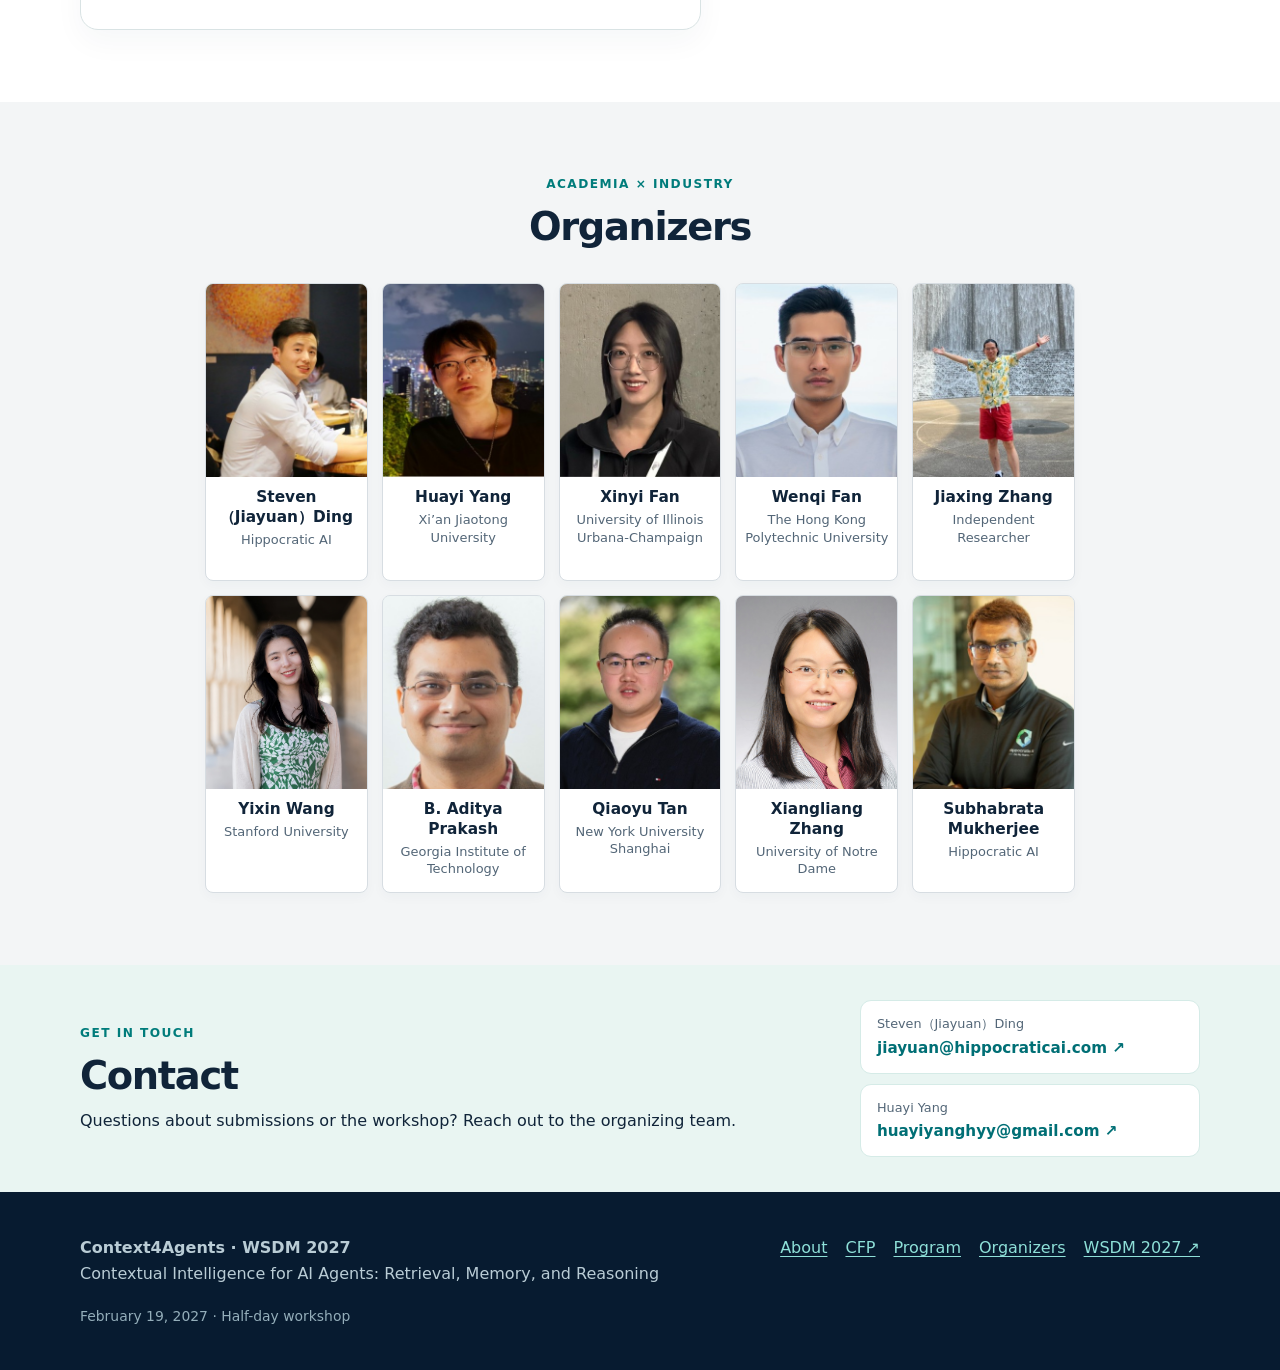
==== commit a1658378: "Add initial WSDM 2027 workshop website" ====
--- a/index.html
+++ b/index.html
@@ -82,7 +82,7 @@
 <div class="details">
 <h4>Submission guidelines</h4>
 <div>
-<p>Submissions must be in English and self-contained. The main paper must not exceed <strong>six pages</strong>, excluding references and appendices. References may be of any length. An optional appendix of arbitrary length may be included after the references. The paper must be understandable without the appendix; reviewers are not required to review it. Submit a PDF using the <a href="https://www.acm.org/publications/proceedings-template">ACM Proceedings Template</a> in double-column <code>sigconf</code> format on US Letter paper. Use a font size of at least 9 pt and embed all non-standard fonts. Check that the PDF opens and prints correctly on common platforms.</p>
+<p>Submissions must be in English and self-contained. The main paper must not exceed <strong>six pages</strong>, excluding references and appendices. References may be of any length. An optional appendix of arbitrary length may be included after the references. Submit a PDF using the <a href="https://www.acm.org/publications/proceedings-template">ACM Proceedings Template</a> in double-column <code>sigconf</code> format on US Letter paper. Use a font size of at least 9 pt and embed all non-standard fonts. Check that the PDF opens and prints correctly on common platforms.</p>
 <p>Submissions must be anonymized for double-blind review: omit names, affiliations, identifying acknowledgments, and non-anonymous links. LaTeX authors can use <code>\documentclass[sigconf,anonymous,review]{acmart}</code>. Accepted papers will follow the WSDM 2027 final-submission instructions when available.</p>
 </div>
 </div>
